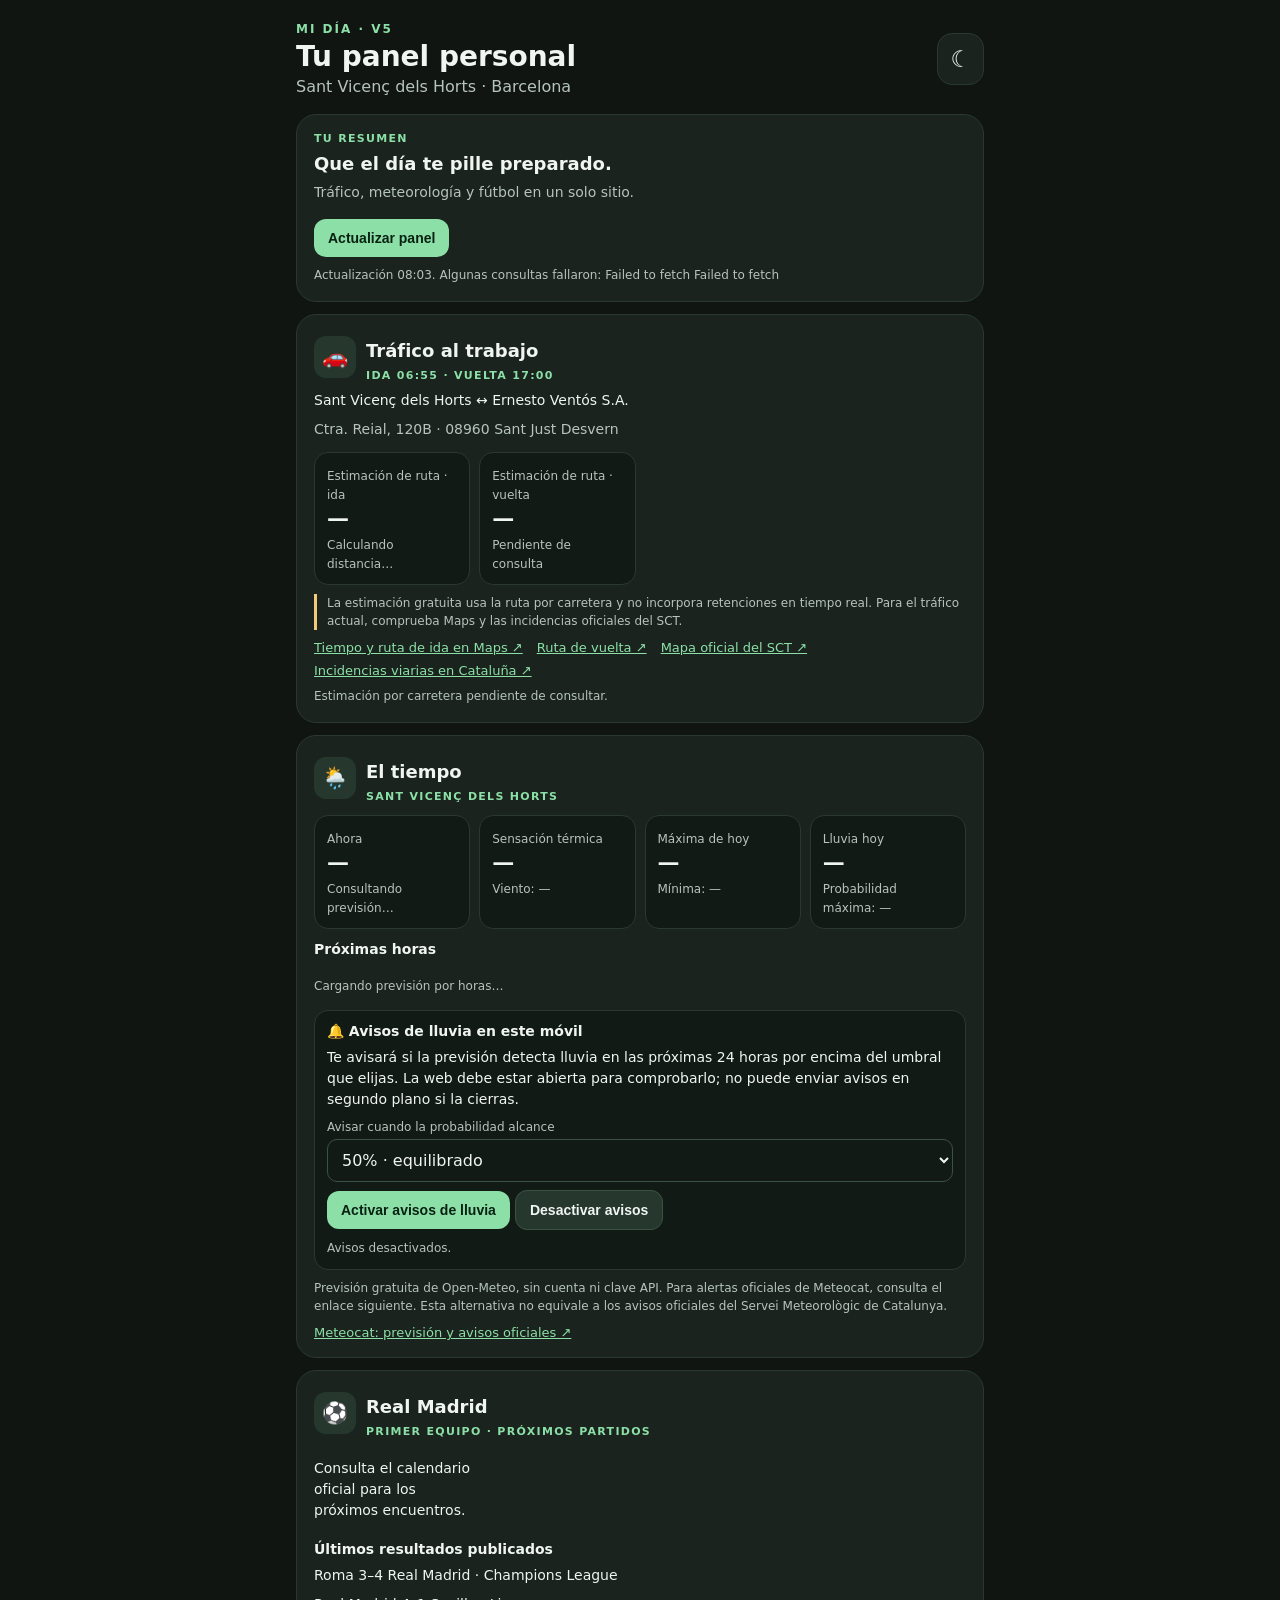
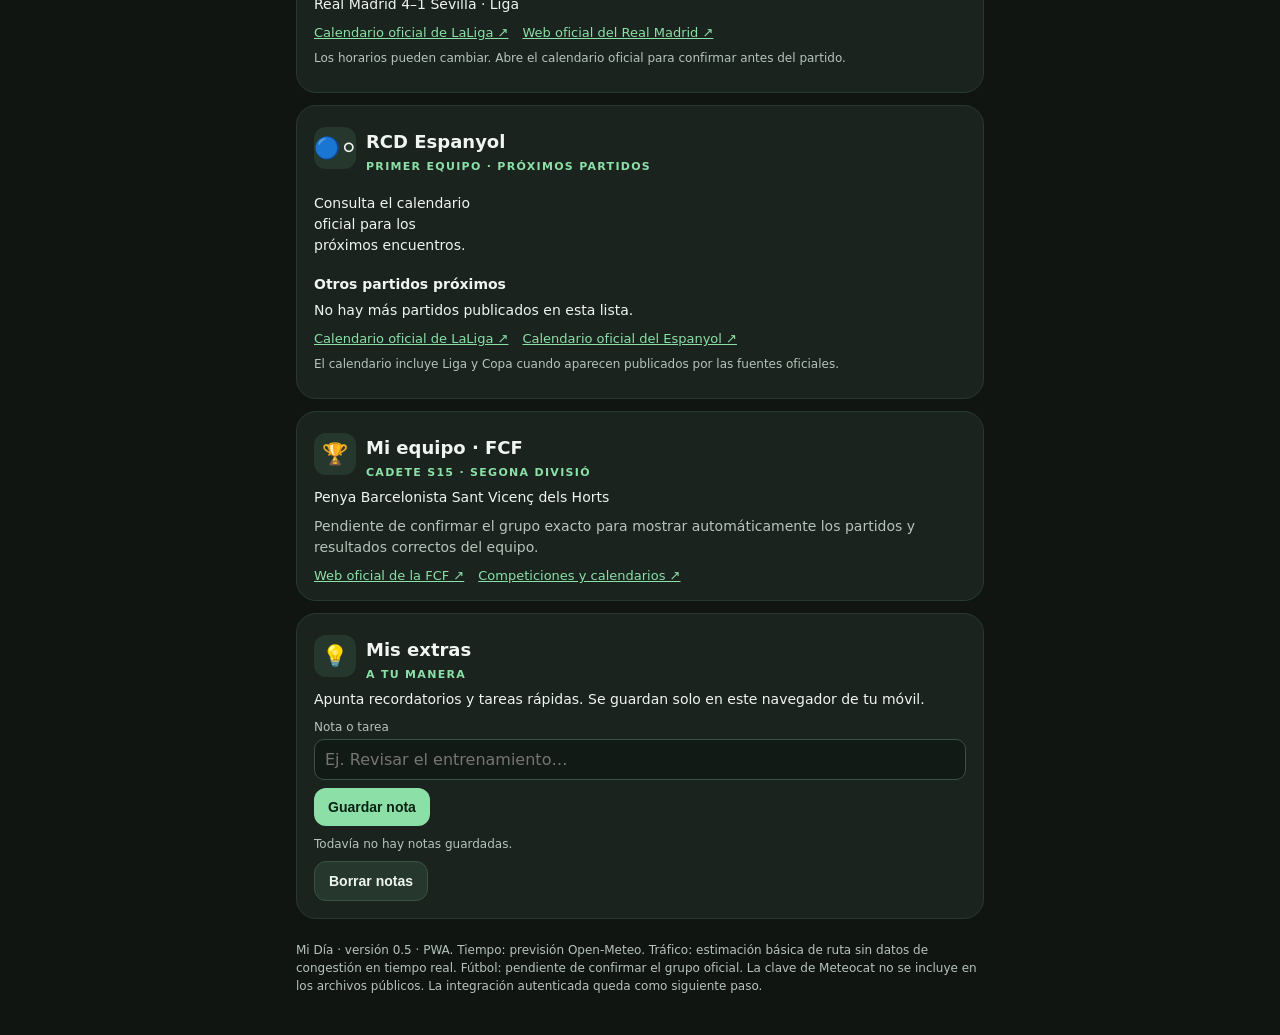
==== index.html @ 70f63b7e "Add files via upload" ====
<!doctype html>
<html lang="es">
<head>
  <meta charset="utf-8">
  <meta name="viewport" content="width=device-width, initial-scale=1, viewport-fit=cover">
  <meta name="theme-color" content="#101512">
  <meta name="description" content="Tu panel personal de tráfico, tiempo y fútbol.">
  <link rel="manifest" href="manifest.webmanifest">
  <link rel="icon" href="icon.svg" type="image/svg+xml">
  <title>Mi Día</title>
  <style>
    :root{color-scheme:dark;--bg:#101512;--panel:#1a231e;--accent:#8ce0a7;--muted:#b6c4bb;--text:#f0f5f1;--line:#2a3930;--warn:#f4c779}
    *{box-sizing:border-box}
    body{margin:0;background:var(--bg);color:var(--text);font-family:system-ui,-apple-system,Segoe UI,sans-serif}
    main{max-width:720px;margin:auto;padding:22px 16px 40px}
    header{display:flex;justify-content:space-between;align-items:center;margin-bottom:18px;gap:12px}
    .brand{color:var(--accent);font-size:12px;font-weight:800;letter-spacing:2px}
    h1{font-size:28px;margin:4px 0}
    .sub,.muted{color:var(--muted)}
    .moon{background:var(--panel);border:1px solid var(--line);border-radius:15px;padding:12px;font-size:23px}
    .hero,.card{background:var(--panel);border:1px solid var(--line);border-radius:20px;padding:17px;margin:12px 0}
    .eyebrow{color:var(--accent);font-size:11px;font-weight:800;letter-spacing:1.3px}
    h2{font-size:18px;margin:8px 0}
    h3{font-size:14px;margin:12px 0 5px}
    p{font-size:14px;line-height:1.5;margin:8px 0}
    button,.button{display:inline-block;background:var(--accent);color:#082112;border:0;border-radius:12px;padding:11px 14px;font-weight:800;font-size:14px;margin-top:8px;text-decoration:none;cursor:pointer}
    button:disabled{opacity:.65;cursor:wait}
    .secondary{background:#26382d;color:var(--text);border:1px solid #3b5143}
    .icon{display:inline-grid;place-items:center;background:#26382d;border-radius:12px;width:42px;height:42px;font-size:21px;margin-right:10px;flex-shrink:0}
    .heading{display:flex;align-items:center}
    .status{font-size:12px;color:var(--muted);margin-top:9px;line-height:1.5}
    .links{display:flex;flex-wrap:wrap;gap:8px 14px;margin-top:10px}
    .links a{color:var(--accent);font-size:13px}
    .metric-row{display:grid;grid-template-columns:repeat(2,minmax(0,1fr));gap:9px;margin-top:12px}
    .metric{background:#121a15;border:1px solid var(--line);border-radius:14px;padding:12px;min-width:0}
    .metric strong{display:block;font-size:22px;margin:3px 0;overflow-wrap:anywhere}
    .metric span{font-size:12px;color:var(--muted)}
    .hourly{display:flex;gap:8px;overflow-x:auto;padding:6px 0 3px}
    .hour{background:#121a15;border:1px solid var(--line);border-radius:12px;padding:10px;min-width:78px;text-align:center}
    .hour strong,.hour span{display:block}
    .hour span{font-size:12px;color:var(--muted);margin-top:4px}
    .pill{display:inline-block;border:1px solid var(--line);border-radius:999px;padding:4px 8px;color:var(--muted);font-size:11px}
    .note{border-left:3px solid var(--warn);padding-left:10px}
    input{width:100%;background:#121a15;color:var(--text);border:1px solid #3b5143;border-radius:10px;padding:10px;font:inherit;margin-top:5px}
    label{font-size:12px;color:var(--muted);display:block;margin-top:10px}
    footer{font-size:12px;color:var(--muted);margin-top:22px;line-height:1.5}
    @media(min-width:560px){.metric-row{grid-template-columns:repeat(4,minmax(0,1fr))}}
  </style>
</head>
<body>
<main>
  <header>
    <div><div class="brand">MI DÍA · V5</div><h1>Tu panel personal</h1><div class="sub">Sant Vicenç dels Horts · Barcelona</div></div>
    <div class="moon" aria-hidden="true">☾</div>
  </header>

  <section class="hero">
    <div class="eyebrow">TU RESUMEN</div>
    <h2>Que el día te pille preparado.</h2>
    <p class="muted">Tráfico, meteorología y fútbol en un solo sitio.</p>
    <button id="refresh">Actualizar panel</button>
    <div id="status" class="status" aria-live="polite">Listo para consultar los datos. Necesita conexión a Internet para actualizarlos.</div>
  </section>

  <section class="card">
    <div class="heading"><span class="icon">🚗</span><div><h2>Tráfico al trabajo</h2><div class="eyebrow">IDA 06:55 · VUELTA 17:00</div></div></div>
    <p>Sant Vicenç dels Horts ↔ Ernesto Ventós S.A.</p>
    <p class="muted">Ctra. Reial, 120B · 08960 Sant Just Desvern</p>
    <div class="metric-row">
      <div class="metric"><span>Estimación de ruta · ida</span><strong id="drive-time">—</strong><span id="drive-distance">Calculando distancia…</span></div>
      <div class="metric"><span>Estimación de ruta · vuelta</span><strong id="return-time">—</strong><span id="return-distance">Pendiente de consulta</span></div>
    </div>
    <p class="status note">La estimación gratuita usa la ruta por carretera y no incorpora retenciones en tiempo real. Para el tráfico actual, comprueba Maps y las incidencias oficiales del SCT.</p>
    <div class="links">
      <a href="https://www.google.com/maps/dir/?api=1&origin=Sant+Vicen%C3%A7+dels+Horts&destination=Ernesto+Vent%C3%B3s+SA%2C+Ctra.+Reial+120B%2C+Sant+Just+Desvern&travelmode=driving" target="_blank" rel="noopener">Tiempo y ruta de ida en Maps ↗</a>
      <a href="https://www.google.com/maps/dir/?api=1&origin=Ernesto+Vent%C3%B3s+SA%2C+Ctra.+Reial+120B%2C+Sant+Just+Desvern&destination=Sant+Vicen%C3%A7+dels+Horts&travelmode=driving" target="_blank" rel="noopener">Ruta de vuelta ↗</a>
      <a href="https://transit.gencat.cat/es/informacio-viaria/estat-transit/mapa-continu-mct/index.html" target="_blank" rel="noopener">Mapa oficial del SCT ↗</a>
      <a href="https://cit.transit.gencat.cat/" target="_blank" rel="noopener">Incidencias viarias en Cataluña ↗</a>
    </div>
    <div id="traffic-status" class="status">Estimación por carretera pendiente de consultar.</div>
  </section>

  <section class="card">
    <div class="heading"><span class="icon">🌦️</span><div><h2>El tiempo</h2><div class="eyebrow">SANT VICENÇ DELS HORTS</div></div></div>
    <div class="metric-row">
      <div class="metric"><span>Ahora</span><strong id="weather-now">—</strong><span id="weather-description">Consultando previsión…</span></div>
      <div class="metric"><span>Sensación térmica</span><strong id="feels-like">—</strong><span id="wind">Viento: —</span></div>
      <div class="metric"><span>Máxima de hoy</span><strong id="max-temp">—</strong><span id="min-temp">Mínima: —</span></div>
      <div class="metric"><span>Lluvia hoy</span><strong id="rain-today">—</strong><span id="rain-prob">Probabilidad máxima: —</span></div>
    </div>
    <h3>Próximas horas</h3>
    <div id="hourly" class="hourly"><div class="status">Cargando previsión por horas…</div></div>
    <div class="metric" style="margin-top:12px">
      <h3 style="margin-top:0">🔔 Avisos de lluvia en este móvil</h3>
      <p>Te avisará si la previsión detecta lluvia en las próximas 24 horas por encima del umbral que elijas. La web debe estar abierta para comprobarlo; no puede enviar avisos en segundo plano si la cierras.</p>
      <label for="rain-threshold">Avisar cuando la probabilidad alcance</label>
      <select id="rain-threshold" style="width:100%;background:#121a15;color:var(--text);border:1px solid #3b5143;border-radius:10px;padding:10px;font:inherit;margin-top:5px">
        <option value="30">30% · más sensible</option><option value="50" selected>50% · equilibrado</option><option value="70">70% · solo lluvia probable</option>
      </select>
      <button id="enable-rain-alerts">Activar avisos de lluvia</button>
      <button id="disable-rain-alerts" class="secondary">Desactivar avisos</button>
      <div id="rain-alert-status" class="status" aria-live="polite">Avisos desactivados.</div>
    </div>
    <p class="status">Previsión gratuita de Open-Meteo, sin cuenta ni clave API. Para alertas oficiales de Meteocat, consulta el enlace siguiente. Esta alternativa no equivale a los avisos oficiales del Servei Meteorològic de Catalunya.</p>
    <div class="links"><a href="https://www.meteo.cat/prediccio/general" target="_blank" rel="noopener">Meteocat: previsión y avisos oficiales ↗</a></div>
  </section>

  <section class="card">
    <div class="heading"><span class="icon">⚽</span><div><h2>Real Madrid</h2><div class="eyebrow">PRIMER EQUIPO · PRÓXIMOS PARTIDOS</div></div></div>
    <div id="madrid-next" class="metric-row"><div class="metric"><span>Próximo partido</span><strong>21 oct</strong><span>21:00 · Real Madrid - RB Leipzig</span></div></div>
    <h3>Últimos resultados publicados</h3>
    <div id="madrid-results"><p>Roma 3–4 Real Madrid · Champions League</p><p>Real Madrid 4–1 Sevilla · Liga</p></div>
    <div class="links"><a href="https://www.laliga.com/clubes/real-madrid/proximos-partidos" target="_blank" rel="noopener">Calendario oficial de LaLiga ↗</a><a href="https://www.realmadrid.com/es-ES" target="_blank" rel="noopener">Web oficial del Real Madrid ↗</a></div>
    <p class="status">Los horarios pueden cambiar. Abre el calendario oficial para confirmar antes del partido.</p>
  </section>

  <section class="card">
    <div class="heading"><span class="icon">🔵⚪</span><div><h2>RCD Espanyol</h2><div class="eyebrow">PRIMER EQUIPO · PRÓXIMOS PARTIDOS</div></div></div>
    <div id="espanyol-next" class="metric-row"><div class="metric"><span>Próximo partido</span><strong>24 oct</strong><span>16:15 · Racing de Santander - Espanyol</span></div></div>
    <h3>Otros partidos próximos</h3>
    <div id="espanyol-upcoming"><p>27 oct · 19:00 · Sestao River - Espanyol · Copa del Rey</p><p>30 oct · 21:00 · Villarreal - Espanyol</p></div>
    <div class="links"><a href="https://www.laliga.com/clubes/rcd-espanyol/proximos-partidos" target="_blank" rel="noopener">Calendario oficial de LaLiga ↗</a><a href="https://www.rcdespanyol.com/es/calendario-de-los-equipos-del-rcd-espanyol" target="_blank" rel="noopener">Calendario oficial del Espanyol ↗</a></div>
    <p class="status">El calendario incluye Liga y Copa cuando aparecen publicados por las fuentes oficiales.</p>
  </section>

  <section class="card">
    <div class="heading"><span class="icon">🏆</span><div><h2>Mi equipo · FCF</h2><div class="eyebrow">CADETE S15 · SEGONA DIVISIÓ</div></div></div>
    <p>Penya Barcelonista Sant Vicenç dels Horts</p>
    <p class="muted">Pendiente de confirmar el grupo exacto para mostrar automáticamente los partidos y resultados correctos del equipo.</p>
    <div class="links"><a href="https://www.fcf.cat/" target="_blank" rel="noopener">Web oficial de la FCF ↗</a><a href="https://www.fcf.cat/competicio" target="_blank" rel="noopener">Competiciones y calendarios ↗</a></div>
  </section>

  <section class="card">
    <div class="heading"><span class="icon">💡</span><div><h2>Mis extras</h2><div class="eyebrow">A TU MANERA</div></div></div>
    <p>Apunta recordatorios y tareas rápidas. Se guardan solo en este navegador de tu móvil.</p>
    <label for="quick-note">Nota o tarea</label>
    <input id="quick-note" type="text" maxlength="180" placeholder="Ej. Revisar el entrenamiento…">
    <button id="save-note">Guardar nota</button>
    <div id="notes" class="status">Todavía no hay notas guardadas.</div>
    <button id="clear-notes" class="secondary">Borrar notas</button>
  </section>

  <footer>
    Mi Día · versión 0.5 · PWA. Tiempo: previsión Open-Meteo. Tráfico: estimación básica de ruta sin datos de congestión en tiempo real. Fútbol: pendiente de confirmar el grupo oficial. La clave de Meteocat no se incluye en los archivos públicos. La integración autenticada queda como siguiente paso.
  </footer>
</main>
<script>
const $ = id => document.getElementById(id);
// Calendarios publicados consultados el 21/10/2026. Se mantienen enlaces oficiales para verificar cambios.
const FIXTURES = {
  madrid: [
    {date:'2026-10-21T21:00:00+02:00', home:'Real Madrid', away:'RB Leipzig', comp:'Champions League'},
    {date:'2026-10-25T21:00:00+02:00', home:'FC Barcelona', away:'Real Madrid', comp:'LaLiga'},
    {date:'2026-11-01T16:15:00+01:00', home:'Racing de Santander', away:'Real Madrid', comp:'LaLiga'},
    {date:'2026-11-04T18:45:00+01:00', home:'AEK Atenas', away:'Real Madrid', comp:'Champions League'},
    {date:'2026-11-07T20:00:00+01:00', home:'Valencia CF', away:'Real Madrid', comp:'LaLiga'}
  ],
  espanyol: [
    {date:'2026-10-24T16:15:00+02:00', home:'Racing de Santander', away:'RCD Espanyol', comp:'LaLiga'},
    {date:'2026-10-27T19:00:00+01:00', home:'Sestao River', away:'RCD Espanyol', comp:'Copa del Rey'},
    {date:'2026-10-30T21:00:00+01:00', home:'Villarreal CF', away:'RCD Espanyol', comp:'LaLiga'},
    {date:'2026-11-07T16:15:00+01:00', home:'RCD Espanyol', away:'RC Deportivo', comp:'LaLiga'}
  ]
};
function fixtureDate(iso){return new Intl.DateTimeFormat('es-ES',{weekday:'short',day:'numeric',month:'short',hour:'2-digit',minute:'2-digit'}).format(new Date(iso));}
function renderFixtures(){
  const now=Date.now();
  const madrid=FIXTURES.madrid.filter(f=>new Date(f.date).getTime()>=now);
  const esp=FIXTURES.espanyol.filter(f=>new Date(f.date).getTime()>=now);
  const render=(f)=>`<div class="metric"><span>${fixtureDate(f.date)} · ${f.comp}</span><strong style="font-size:16px">${f.home}</strong><span>vs</span><strong style="font-size:16px">${f.away}</strong></div>`;
  $('madrid-next').innerHTML=madrid.length?madrid.slice(0,3).map(render).join(''):'<p>Consulta el calendario oficial para los próximos encuentros.</p>';
  $('espanyol-next').innerHTML=esp.length?render(esp[0]):'<p>Consulta el calendario oficial para los próximos encuentros.</p>';
  $('espanyol-upcoming').innerHTML=esp.slice(1,4).map(f=>`<p>${fixtureDate(f.date)} · ${f.home} - ${f.away} <span class="pill">${f.comp}</span></p>`).join('')||'<p>No hay más partidos publicados en esta lista.</p>';
}

const HOME = {lat: 41.3933921, lon: 2.0099830};
const WORK_QUERY = "Ernesto Ventos SA, Ctra. Reial 120B, 08960 Sant Just Desvern";
const WEATHER_URL = `https://api.open-meteo.com/v1/forecast?latitude=${HOME.lat}&longitude=${HOME.lon}&current=temperature_2m,relative_humidity_2m,apparent_temperature,is_day,precipitation,weather_code,wind_speed_10m&hourly=temperature_2m,precipitation_probability,precipitation,weather_code&daily=temperature_2m_max,temperature_2m_min,precipitation_sum,precipitation_probability_max&forecast_days=2&timezone=Europe%2FMadrid`;
const wxText = code => ({0:"Despejado",1:"Mayormente despejado",2:"Parcialmente nuboso",3:"Nublado",45:"Niebla",48:"Niebla con cencellada",51:"Llovizna ligera",53:"Llovizna",55:"Llovizna intensa",56:"Llovizna helada ligera",57:"Llovizna helada intensa",61:"Lluvia ligera",63:"Lluvia moderada",65:"Lluvia intensa",66:"Lluvia helada ligera",67:"Lluvia helada intensa",71:"Nieve ligera",73:"Nieve moderada",75:"Nieve intensa",77:"Granos de nieve",80:"Chubascos ligeros",81:"Chubascos moderados",82:"Chubascos fuertes",85:"Chubascos de nieve",86:"Chubascos de nieve fuertes",95:"Tormenta",96:"Tormenta con granizo",99:"Tormenta fuerte con granizo"})[code] || "Condiciones variables";
function fmtTime(iso){return iso ? iso.slice(11,16) : "—";}
function fmtNum(n, suffix=""){return Number.isFinite(n) ? `${Math.round(n*10)/10}${suffix}` : "—";}
async function loadWeather(){
  const r = await fetch(WEATHER_URL, {cache:"no-store"});
  if(!r.ok) throw new Error("No se pudo consultar la previsión meteorológica.");
  const d = await r.json(), c=d.current, day=d.daily;
  $("weather-now").textContent=fmtNum(c.temperature_2m,"°C");
  $("weather-description").textContent=wxText(c.weather_code);
  $("feels-like").textContent=fmtNum(c.apparent_temperature,"°C");
  $("wind").textContent=`Viento: ${fmtNum(c.wind_speed_10m," km/h")}`;
  $("max-temp").textContent=fmtNum(day.temperature_2m_max[0],"°C");
  $("min-temp").textContent=`Mínima: ${fmtNum(day.temperature_2m_min[0],"°C")}`;
  $("rain-today").textContent=fmtNum(day.precipitation_sum[0]," mm");
  $("rain-prob").textContent=`Probabilidad máxima: ${fmtNum(day.precipitation_probability_max[0],"%")}`;
  const now = c.time;
  const start = d.hourly.time.findIndex(t => t >= now);
  const items = d.hourly.time.slice(Math.max(0,start), Math.max(0,start)+8);
  $("hourly").innerHTML = items.map(t=>{
    const i=d.hourly.time.indexOf(t);
    return `<div class="hour"><strong>${fmtTime(t)}</strong><span>${fmtNum(d.hourly.temperature_2m[i],"°")}</span><span>🌧 ${d.hourly.precipitation_probability[i] ?? 0}%</span></div>`;
  }).join("") || '<div class="status">No hay datos horarios disponibles.</div>';
  inspectRainForecast(d, true);
}
const RAIN_PREF_KEY = "mi-dia-rain-alerts-v1";
function getRainPrefs(){
  try { return JSON.parse(localStorage.getItem(RAIN_PREF_KEY) || "null"); } catch(e) { return null; }
}
function updateRainAlertStatus(message){ const el=$("rain-alert-status"); if(el) el.textContent=message; }
function inspectRainForecast(data, sendNotification=false){
  const prefs=getRainPrefs();
  if(!prefs || !prefs.enabled) return;
  const hourly=data.hourly;
  const nowIndex=Math.max(0,hourly.time.findIndex(t=>t>=data.current.time));
  const end=Math.min(hourly.time.length,nowIndex+25);
  const threshold=Number(prefs.threshold || 50);
  let candidate=null;
  for(let i=nowIndex;i<end;i++){
    const probability=Number(hourly.precipitation_probability[i] || 0);
    const amount=Number(hourly.precipitation[i] || 0);
    if(probability>=threshold && amount>=0.1){candidate={time:hourly.time[i],probability,amount};break;}
  }
  if(!candidate){updateRainAlertStatus(`Avisos activados · sin lluvia prevista por encima del ${threshold}% en las próximas 24 h.`);return;}
  const when=new Intl.DateTimeFormat("es-ES",{weekday:"short",hour:"2-digit",minute:"2-digit"}).format(new Date(candidate.time));
  updateRainAlertStatus(`Posible lluvia: ${when} · ${Math.round(candidate.probability)}% de probabilidad. Se avisará si aparece una nueva franja de lluvia.`);
  if(!sendNotification || !("Notification" in window) || Notification.permission!=="granted") return;
  const key=candidate.time+":"+threshold;
  if(prefs.lastAlert===key) return;
  try {
    new Notification("Mi Día · posible lluvia",{body:`Sant Vicenç dels Horts: lluvia prevista ${when} (${Math.round(candidate.probability)}% de probabilidad).`,icon:"./icon.svg",tag:"mi-dia-rain-"+candidate.time});
    prefs.lastAlert=key;localStorage.setItem(RAIN_PREF_KEY,JSON.stringify(prefs));
  } catch(e) { updateRainAlertStatus("Los avisos del navegador no están disponibles en este momento."); }
}
async function enableRainAlerts(){
  if(!("Notification" in window)){updateRainAlertStatus("Este navegador no admite notificaciones. Puedes seguir consultando la previsión en la web.");return;}
  const permission=await Notification.requestPermission();
  if(permission!=="granted"){updateRainAlertStatus("Permiso de notificaciones no concedido. Actívalo en los ajustes del navegador si quieres recibir avisos.");return;}
  const prefs={enabled:true,threshold:Number($("rain-threshold").value),lastAlert:null};
  localStorage.setItem(RAIN_PREF_KEY,JSON.stringify(prefs));
  updateRainAlertStatus("Avisos activados. Consultando la previsión…");
  try { await loadWeather(); } catch(e) { updateRainAlertStatus("Avisos activados, pero no se pudo actualizar la previsión. Pulsa Actualizar panel."); }
}
function initRainAlerts(){
  const prefs=getRainPrefs();
  if(prefs && prefs.enabled){$("rain-threshold").value=String(prefs.threshold||50);updateRainAlertStatus("Avisos activados · se revisará la previsión cuando abras o actualices Mi Día.");}
  $("enable-rain-alerts").addEventListener("click",enableRainAlerts);
  $("disable-rain-alerts").addEventListener("click",()=>{localStorage.removeItem(RAIN_PREF_KEY);updateRainAlertStatus("Avisos desactivados.");});
  // Recheck periodically while the page remains open; browser timers stop when the page is closed.
  window.setInterval(()=>{if(document.visibilityState==="visible" && getRainPrefs()?.enabled) loadWeather().catch(()=>{});},30*60*1000);
}

async function geocodeWork(){
  const cached = localStorage.getItem("mi-dia-work-coords");
  if(cached) { try { return JSON.parse(cached); } catch(e){} }
  const url = "https://nominatim.openstreetmap.org/search?format=jsonv2&limit=1&q="+encodeURIComponent(WORK_QUERY);
  const r=await fetch(url, {headers:{"Accept":"application/json"}});
  if(!r.ok) throw new Error("No se pudo localizar la dirección del trabajo.");
  const results=await r.json();
  if(!results.length) throw new Error("No se encontró la dirección del trabajo para calcular la ruta.");
  const coords={lat:Number(results[0].lat),lon:Number(results[0].lon)};
  localStorage.setItem("mi-dia-work-coords",JSON.stringify(coords));
  return coords;
}
function prettyDuration(seconds){
  const mins=Math.round(seconds/60);
  return mins < 60 ? `${mins} min` : `${Math.floor(mins/60)} h ${mins%60} min`;
}
async function loadTraffic(){
  const work=await geocodeWork();
  const coords=`${HOME.lon},${HOME.lat};${work.lon},${work.lat}`;
  const r=await fetch(`https://router.project-osrm.org/route/v1/driving/${coords}?overview=false`,{cache:"no-store"});
  if(!r.ok) throw new Error("No se pudo consultar la ruta.");
  const d=await r.json();
  if(d.code!=="Ok" || !d.routes?.length) throw new Error("No se encontró una ruta por carretera.");
  const route=d.routes[0];
  $("drive-time").textContent=prettyDuration(route.duration);
  $("drive-distance").textContent=`${(route.distance/1000).toFixed(1)} km por carretera`;
  $("return-time").textContent=prettyDuration(route.duration);
  $("return-distance").textContent=`${(route.distance/1000).toFixed(1)} km por carretera`;
  $("traffic-status").textContent="Ruta calculada con OSRM/OpenStreetMap. Es una duración orientativa sin tráfico en tiempo real.";
}
async function loadAll(){
  $("refresh").disabled=true;
  $("status").textContent="Actualizando meteorología y ruta…";
  const results=await Promise.allSettled([loadWeather(),loadTraffic()]);
  const errors=results.filter(x=>x.status==="rejected").map(x=>x.reason?.message || "Error desconocido");
  const stamp=new Intl.DateTimeFormat("es-ES",{hour:"2-digit",minute:"2-digit"}).format(new Date());
  $("status").textContent=errors.length ? `Actualización ${stamp}. Algunas consultas fallaron: ${errors.join(" ")}` : `Datos actualizados a las ${stamp}.`;
  $("refresh").disabled=false;
}
function renderNotes(){
  let notes=[];
  try{notes=JSON.parse(localStorage.getItem("mi-dia-notes")||"[]")}catch(e){}
  $("notes").innerHTML=notes.length ? notes.map((n,i)=>`<p>☑ ${escapeHtml(n)} <button class="secondary" data-delete="${i}" style="margin:0 0 0 6px;padding:5px 8px">Eliminar</button></p>`).join("") : "Todavía no hay notas guardadas.";
}
function escapeHtml(s){return s.replace(/[&<>"']/g,c=>({"&":"&amp;","<":"&lt;",">":"&gt;",'"':"&quot;","'":"&#39;"}[c]));}
$("refresh").addEventListener("click",loadAll);
$("save-note").addEventListener("click",()=>{
  const v=$("quick-note").value.trim(); if(!v)return;
  let notes=[]; try{notes=JSON.parse(localStorage.getItem("mi-dia-notes")||"[]")}catch(e){}
  notes.unshift(v); localStorage.setItem("mi-dia-notes",JSON.stringify(notes.slice(0,20)));
  $("quick-note").value=""; renderNotes();
});
$("notes").addEventListener("click",e=>{
  const b=e.target.closest("[data-delete]"); if(!b)return;
  let notes=[]; try{notes=JSON.parse(localStorage.getItem("mi-dia-notes")||"[]")}catch(e){}
  notes.splice(Number(b.dataset.delete),1); localStorage.setItem("mi-dia-notes",JSON.stringify(notes)); renderNotes();
});
$("clear-notes").addEventListener("click",()=>{localStorage.removeItem("mi-dia-notes");renderNotes();});
if("serviceWorker" in navigator){window.addEventListener("load",()=>navigator.serviceWorker.register("./sw.js").catch(()=>{}));}
renderNotes();
renderFixtures();
initRainAlerts();
loadAll();
</script>
</body>
</html>
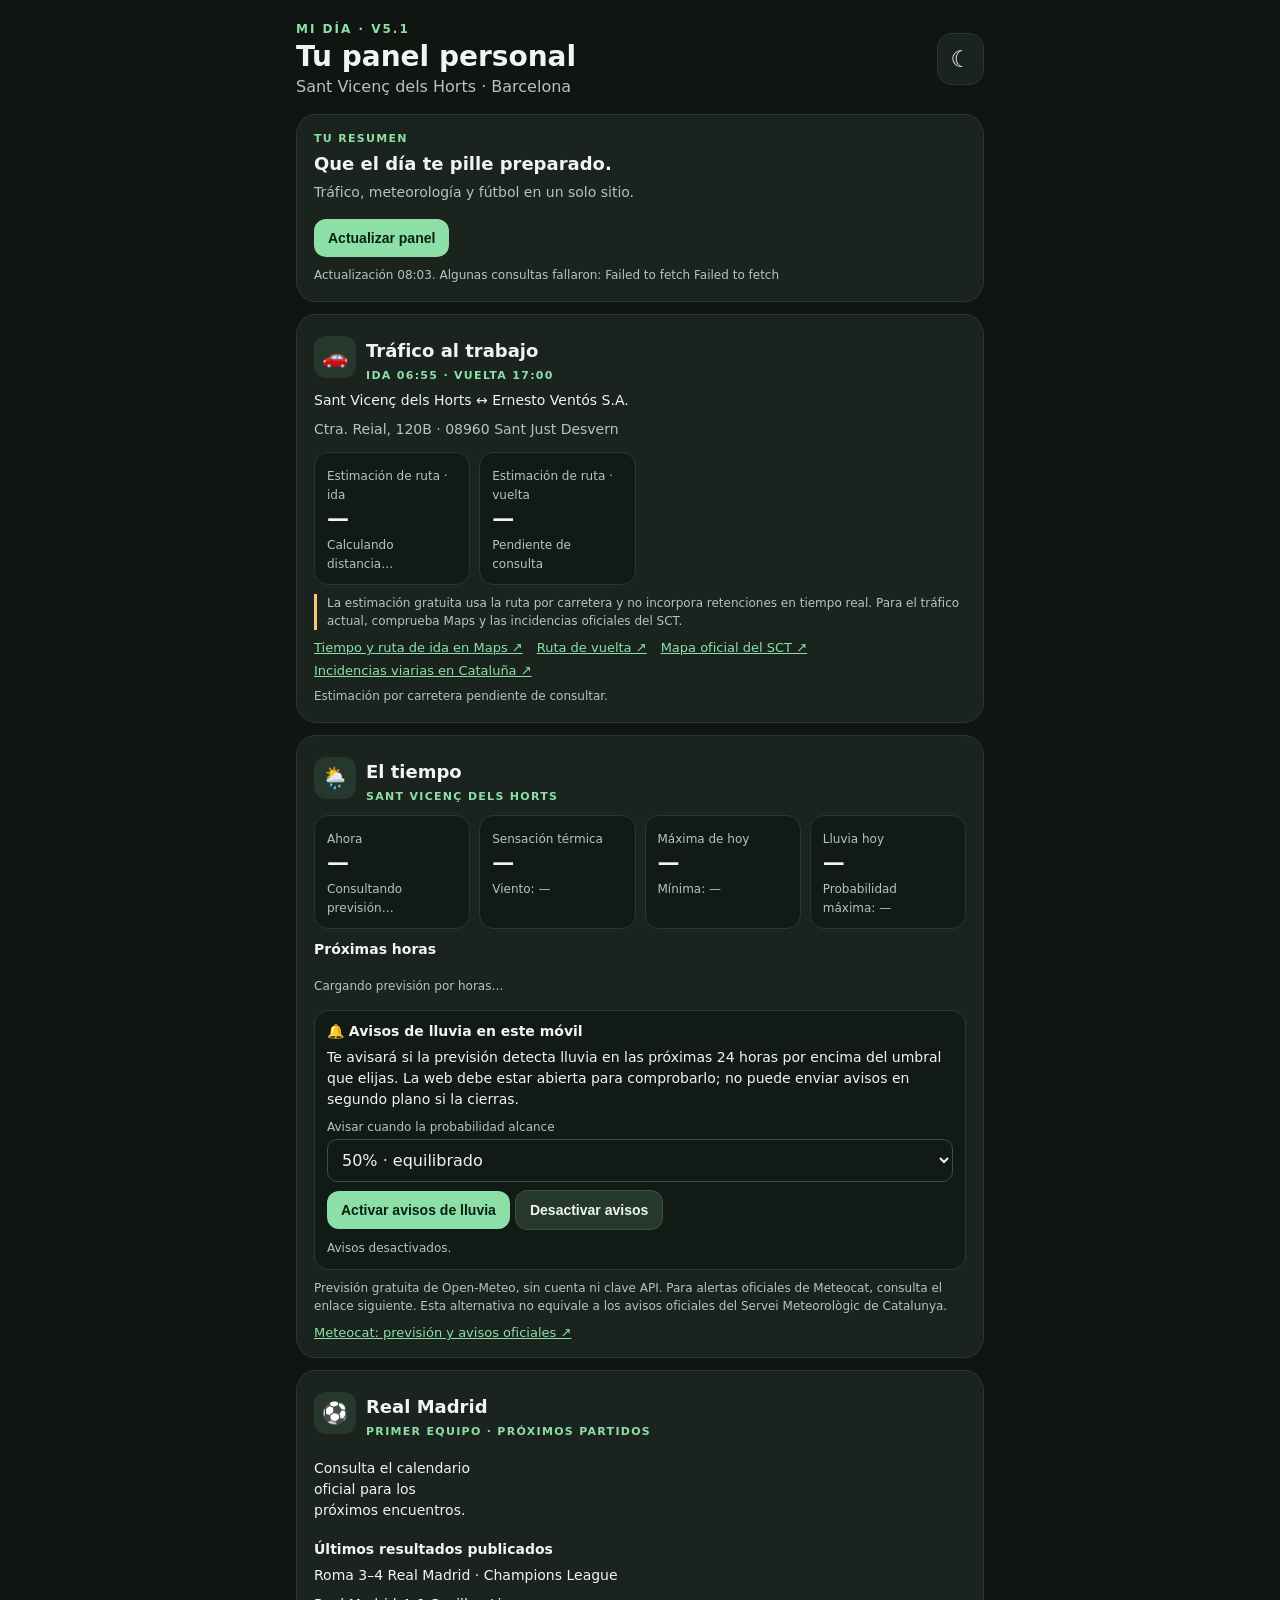
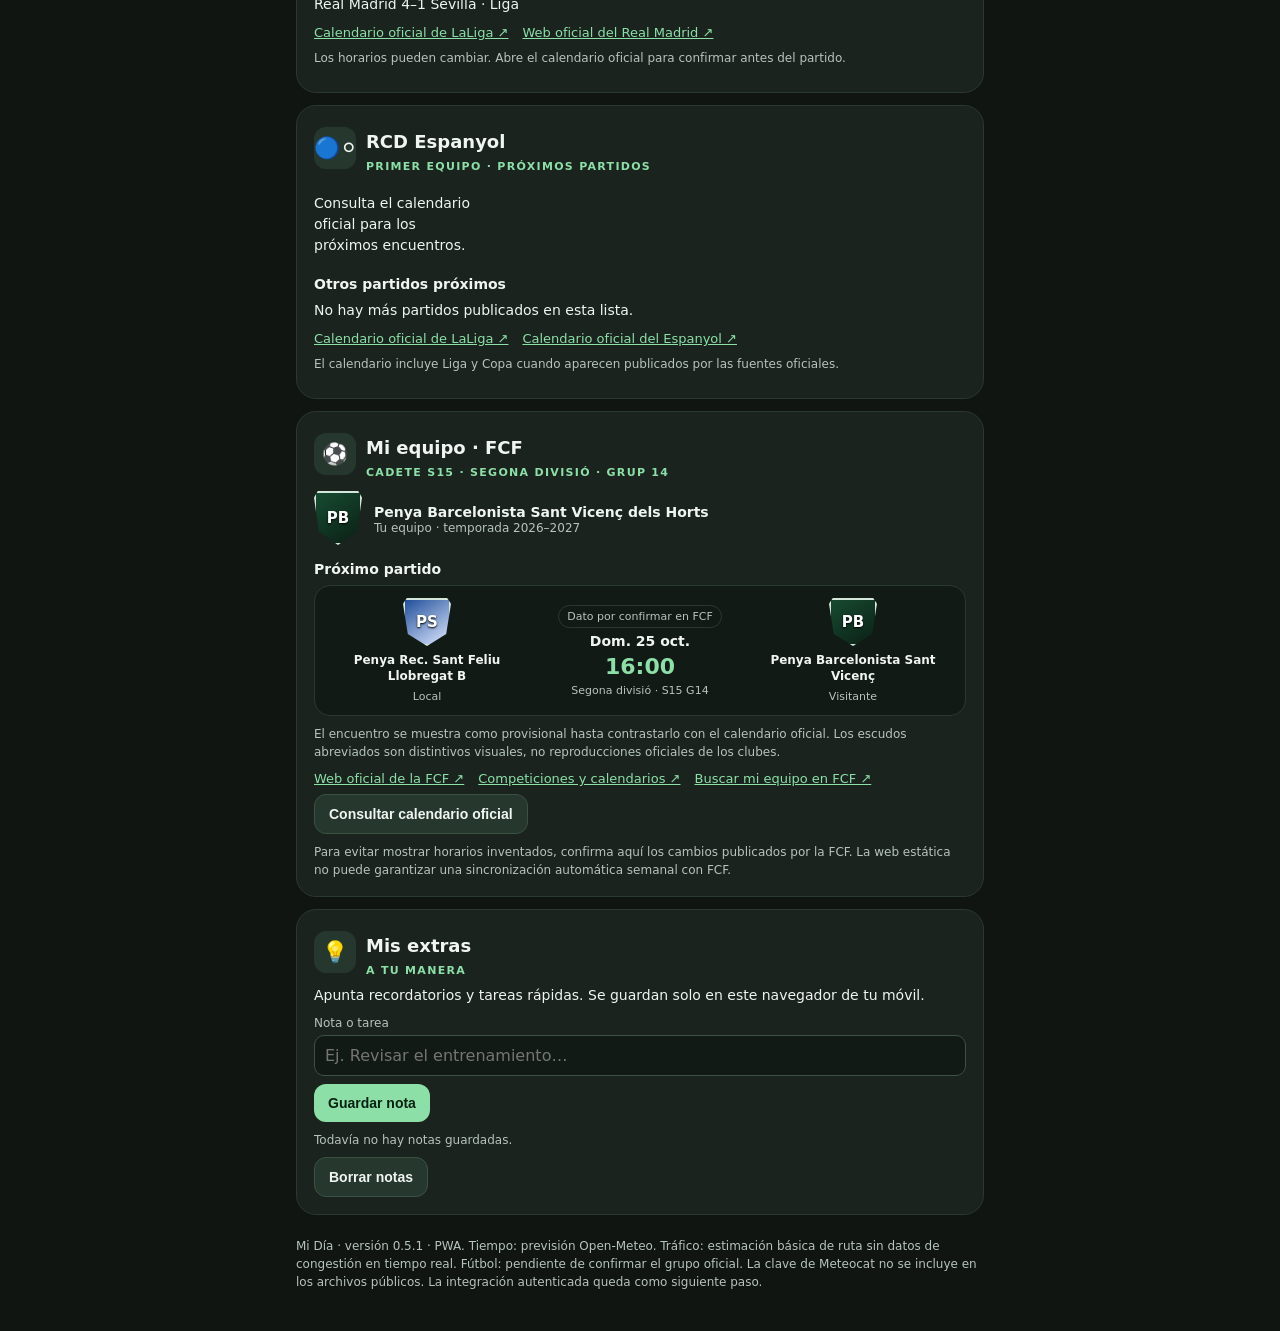
==== commit 6d8341a9: "Add files via upload" ====
--- a/index.html
+++ b/index.html
@@ -44,13 +44,14 @@
     input{width:100%;background:#121a15;color:var(--text);border:1px solid #3b5143;border-radius:10px;padding:10px;font:inherit;margin-top:5px}
     label{font-size:12px;color:var(--muted);display:block;margin-top:10px}
     footer{font-size:12px;color:var(--muted);margin-top:22px;line-height:1.5}
+    .team-identity{display:flex;align-items:center;gap:12px;margin:12px 0 16px}.team-identity strong{font-size:14px}.small{font-size:12px}.crest{width:48px;height:54px;flex:0 0 48px;display:grid;place-items:center;clip-path:polygon(8% 0,92% 0,100% 12%,90% 75%,50% 100%,10% 75%,0 12%);font-weight:900;font-size:15px;border:2px solid #d5e6da;background:linear-gradient(145deg,#174b31,#0b2015);color:#fff;text-shadow:0 1px 2px #000}.crest-opponent{background:linear-gradient(145deg,#214f9a,#dce7ff);color:#fff}.fixture-card{display:grid;grid-template-columns:1fr 1.05fr 1fr;align-items:center;gap:8px;background:#121a15;border:1px solid var(--line);border-radius:16px;padding:12px;margin-top:8px}.fixture-side{text-align:center;display:flex;align-items:center;flex-direction:column;gap:6px;min-width:0}.fixture-side strong{font-size:12px;line-height:1.35;overflow-wrap:anywhere}.fixture-side span,.fixture-center span{font-size:11px;color:var(--muted)}.fixture-center{display:flex;align-items:center;flex-direction:column;text-align:center;gap:5px}.fixture-center strong{font-size:14px}.fixture-center b{font-size:22px;color:var(--accent)}@media(max-width:400px){.fixture-card{padding:8px;gap:4px}.crest{width:40px;height:46px;flex-basis:40px}.fixture-side strong{font-size:11px}.fixture-center strong{font-size:12px}.fixture-center b{font-size:19px}}
     @media(min-width:560px){.metric-row{grid-template-columns:repeat(4,minmax(0,1fr))}}
   </style>
 </head>
 <body>
 <main>
   <header>
-    <div><div class="brand">MI DÍA · V5</div><h1>Tu panel personal</h1><div class="sub">Sant Vicenç dels Horts · Barcelona</div></div>
+    <div><div class="brand">MI DÍA · V5.1</div><h1>Tu panel personal</h1><div class="sub">Sant Vicenç dels Horts · Barcelona</div></div>
     <div class="moon" aria-hidden="true">☾</div>
   </header>
 
@@ -123,11 +124,19 @@
     <p class="status">El calendario incluye Liga y Copa cuando aparecen publicados por las fuentes oficiales.</p>
   </section>
 
-  <section class="card">
-    <div class="heading"><span class="icon">🏆</span><div><h2>Mi equipo · FCF</h2><div class="eyebrow">CADETE S15 · SEGONA DIVISIÓ</div></div></div>
-    <p>Penya Barcelonista Sant Vicenç dels Horts</p>
-    <p class="muted">Pendiente de confirmar el grupo exacto para mostrar automáticamente los partidos y resultados correctos del equipo.</p>
-    <div class="links"><a href="https://www.fcf.cat/" target="_blank" rel="noopener">Web oficial de la FCF ↗</a><a href="https://www.fcf.cat/competicio" target="_blank" rel="noopener">Competiciones y calendarios ↗</a></div>
+  <section class="card" id="my-team-card">
+    <div class="heading"><span class="icon">⚽</span><div><h2>Mi equipo · FCF</h2><div class="eyebrow">CADETE S15 · SEGONA DIVISIÓ · GRUP 14</div></div></div>
+    <div class="team-identity"><div class="crest crest-pb" role="img" aria-label="Distintivo de Penya Barcelonista">PB</div><div><strong>Penya Barcelonista Sant Vicenç dels Horts</strong><div class="muted small">Tu equipo · temporada 2026–2027</div></div></div>
+    <h3>Próximo partido</h3>
+    <div id="my-team-next" class="fixture-card">
+      <div class="fixture-side"><div class="crest crest-opponent">PS</div><strong>Penya Rec. Sant Feliu Llobregat B</strong><span>Local</span></div>
+      <div class="fixture-center"><span class="pill">Dato por confirmar en FCF</span><strong>Dom. 25 oct.</strong><b>16:00</b><span>Segona divisió · S15 G14</span></div>
+      <div class="fixture-side"><div class="crest crest-pb">PB</div><strong>Penya Barcelonista Sant Vicenç</strong><span>Visitante</span></div>
+    </div>
+    <p class="status">El encuentro se muestra como provisional hasta contrastarlo con el calendario oficial. Los escudos abreviados son distintivos visuales, no reproducciones oficiales de los clubes.</p>
+    <div class="links"><a href="https://www.fcf.cat/" target="_blank" rel="noopener">Web oficial de la FCF ↗</a><a href="https://www.fcf.cat/competicio" target="_blank" rel="noopener">Competiciones y calendarios ↗</a><a href="https://www.google.com/search?q=site%3Afcf.cat+%22Penya+Barcelonista+Sant+Vicen%C3%A7+dels+Horts%22+Cadet+S15+Grup+14" target="_blank" rel="noopener">Buscar mi equipo en FCF ↗</a></div>
+    <button id="team-calendar-check" class="secondary">Consultar calendario oficial</button>
+    <div id="team-update-status" class="status" aria-live="polite">Para evitar mostrar horarios inventados, confirma aquí los cambios publicados por la FCF. La web estática no puede garantizar una sincronización automática semanal con FCF.</div>
   </section>
 
   <section class="card">
@@ -141,7 +150,7 @@
   </section>
 
   <footer>
-    Mi Día · versión 0.5 · PWA. Tiempo: previsión Open-Meteo. Tráfico: estimación básica de ruta sin datos de congestión en tiempo real. Fútbol: pendiente de confirmar el grupo oficial. La clave de Meteocat no se incluye en los archivos públicos. La integración autenticada queda como siguiente paso.
+    Mi Día · versión 0.5.1 · PWA. Tiempo: previsión Open-Meteo. Tráfico: estimación básica de ruta sin datos de congestión en tiempo real. Fútbol: pendiente de confirmar el grupo oficial. La clave de Meteocat no se incluye en los archivos públicos. La integración autenticada queda como siguiente paso.
   </footer>
 </main>
 <script>
@@ -306,6 +315,11 @@
 });
 $("clear-notes").addEventListener("click",()=>{localStorage.removeItem("mi-dia-notes");renderNotes();});
 if("serviceWorker" in navigator){window.addEventListener("load",()=>navigator.serviceWorker.register("./sw.js").catch(()=>{}));}
+const teamCheck=$("team-calendar-check");
+if(teamCheck) teamCheck.addEventListener("click",()=>{
+  $("team-update-status").textContent="Se abre la búsqueda oficial de la FCF en otra pestaña. Revisa la jornada y, si el rival, fecha u hora han cambiado, pásame una captura o el enlace y te preparo la siguiente versión actualizada.";
+  window.open("https://www.google.com/search?q=site%3Afcf.cat+%22Penya+Barcelonista+Sant+Vicen%C3%A7+dels+Horts%22+Cadet+S15+Grup+14","_blank","noopener");
+});
 renderNotes();
 renderFixtures();
 initRainAlerts();
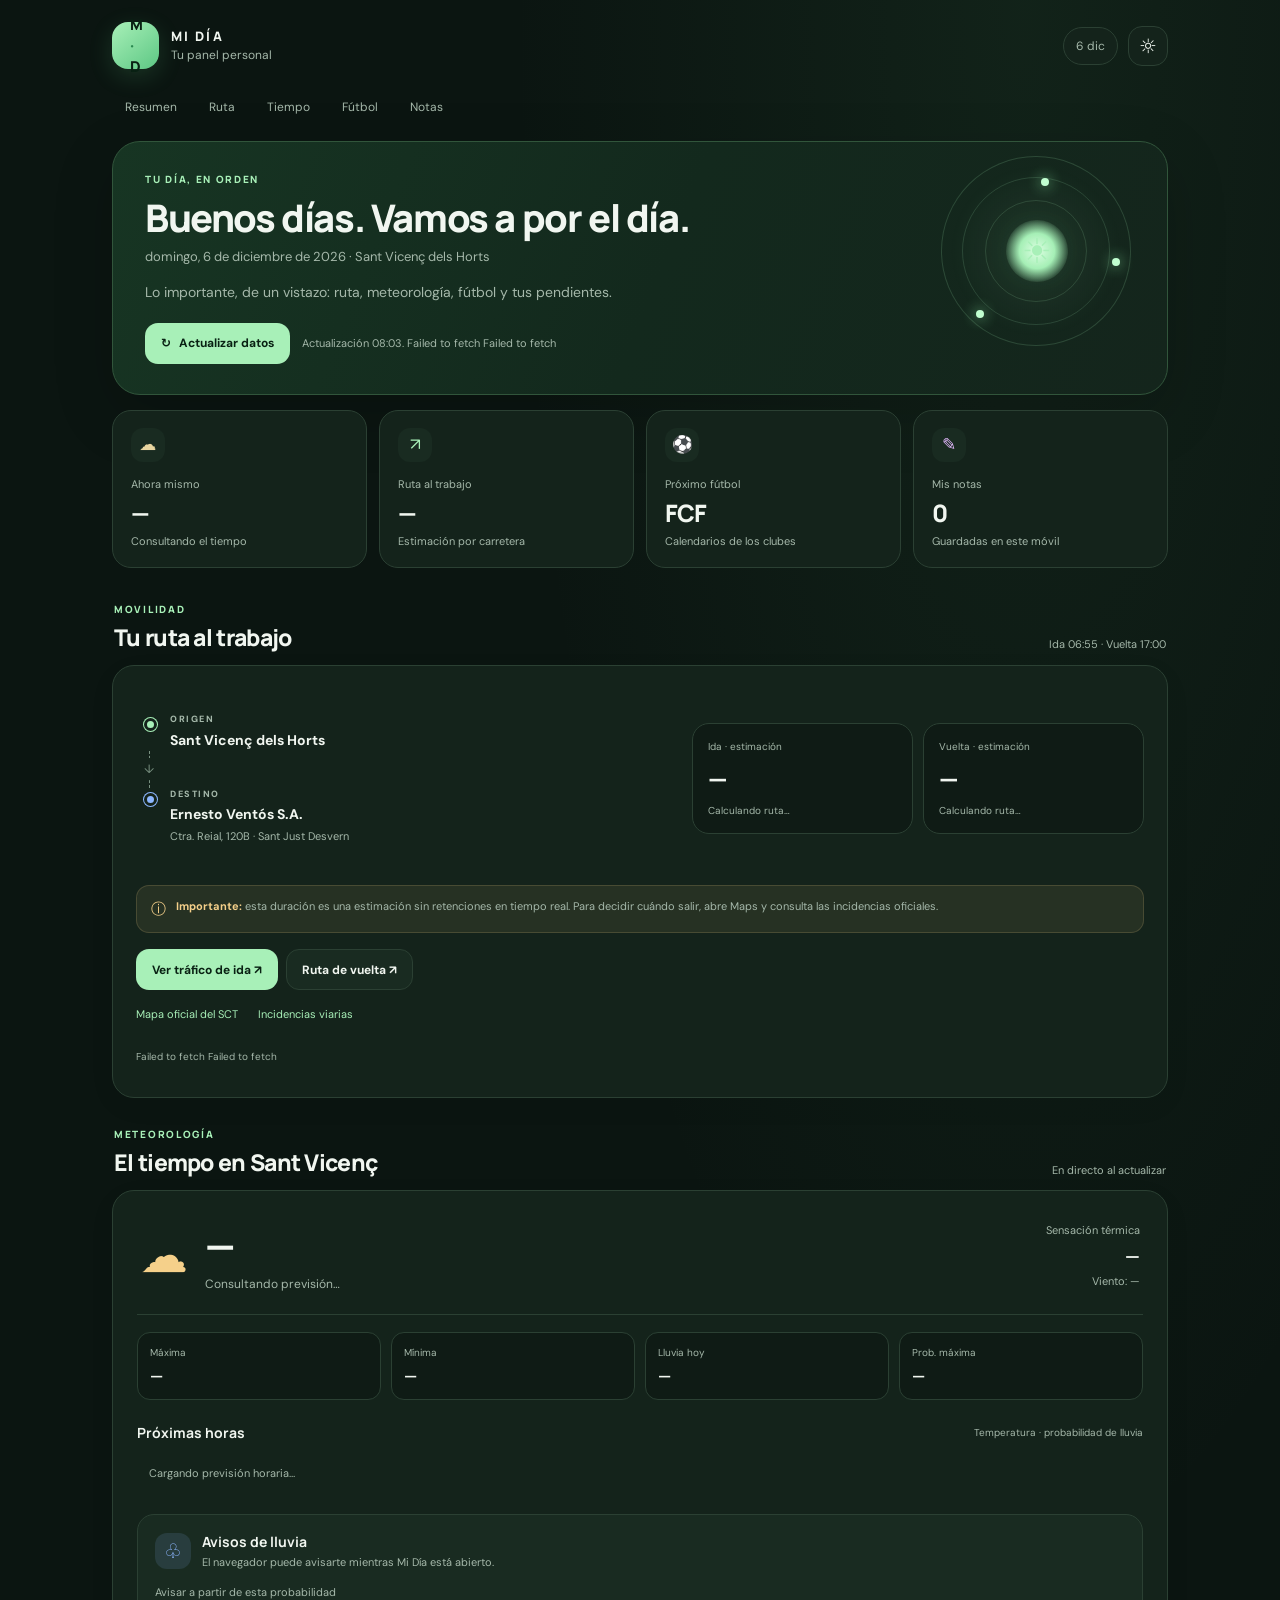
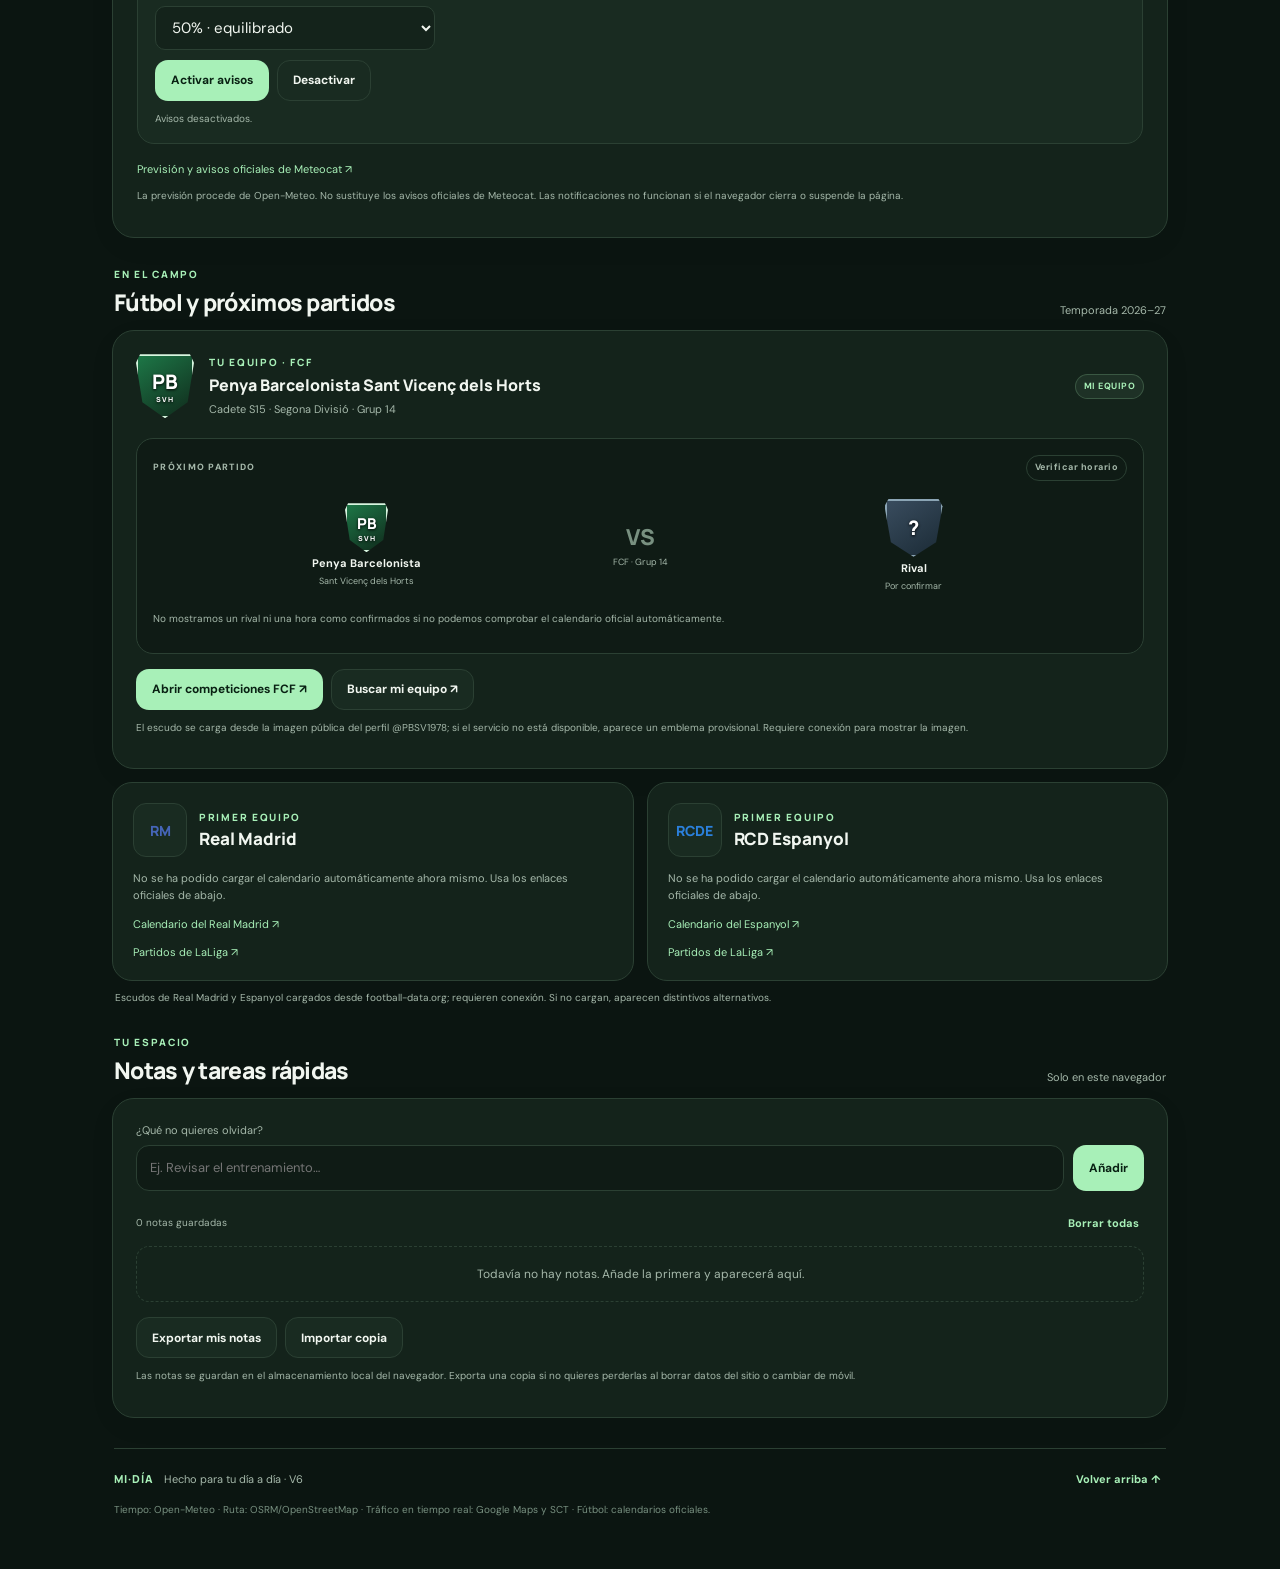
==== commit 83fe9f0f: "Add files via upload" ====
--- a/index.html
+++ b/index.html
@@ -3,327 +3,147 @@
 <head>
   <meta charset="utf-8">
   <meta name="viewport" content="width=device-width, initial-scale=1, viewport-fit=cover">
-  <meta name="theme-color" content="#101512">
-  <meta name="description" content="Tu panel personal de tráfico, tiempo y fútbol.">
-  <link rel="manifest" href="manifest.webmanifest">
-  <link rel="icon" href="icon.svg" type="image/svg+xml">
-  <title>Mi Día</title>
-  <style>
-    :root{color-scheme:dark;--bg:#101512;--panel:#1a231e;--accent:#8ce0a7;--muted:#b6c4bb;--text:#f0f5f1;--line:#2a3930;--warn:#f4c779}
-    *{box-sizing:border-box}
-    body{margin:0;background:var(--bg);color:var(--text);font-family:system-ui,-apple-system,Segoe UI,sans-serif}
-    main{max-width:720px;margin:auto;padding:22px 16px 40px}
-    header{display:flex;justify-content:space-between;align-items:center;margin-bottom:18px;gap:12px}
-    .brand{color:var(--accent);font-size:12px;font-weight:800;letter-spacing:2px}
-    h1{font-size:28px;margin:4px 0}
-    .sub,.muted{color:var(--muted)}
-    .moon{background:var(--panel);border:1px solid var(--line);border-radius:15px;padding:12px;font-size:23px}
-    .hero,.card{background:var(--panel);border:1px solid var(--line);border-radius:20px;padding:17px;margin:12px 0}
-    .eyebrow{color:var(--accent);font-size:11px;font-weight:800;letter-spacing:1.3px}
-    h2{font-size:18px;margin:8px 0}
-    h3{font-size:14px;margin:12px 0 5px}
-    p{font-size:14px;line-height:1.5;margin:8px 0}
-    button,.button{display:inline-block;background:var(--accent);color:#082112;border:0;border-radius:12px;padding:11px 14px;font-weight:800;font-size:14px;margin-top:8px;text-decoration:none;cursor:pointer}
-    button:disabled{opacity:.65;cursor:wait}
-    .secondary{background:#26382d;color:var(--text);border:1px solid #3b5143}
-    .icon{display:inline-grid;place-items:center;background:#26382d;border-radius:12px;width:42px;height:42px;font-size:21px;margin-right:10px;flex-shrink:0}
-    .heading{display:flex;align-items:center}
-    .status{font-size:12px;color:var(--muted);margin-top:9px;line-height:1.5}
-    .links{display:flex;flex-wrap:wrap;gap:8px 14px;margin-top:10px}
-    .links a{color:var(--accent);font-size:13px}
-    .metric-row{display:grid;grid-template-columns:repeat(2,minmax(0,1fr));gap:9px;margin-top:12px}
-    .metric{background:#121a15;border:1px solid var(--line);border-radius:14px;padding:12px;min-width:0}
-    .metric strong{display:block;font-size:22px;margin:3px 0;overflow-wrap:anywhere}
-    .metric span{font-size:12px;color:var(--muted)}
-    .hourly{display:flex;gap:8px;overflow-x:auto;padding:6px 0 3px}
-    .hour{background:#121a15;border:1px solid var(--line);border-radius:12px;padding:10px;min-width:78px;text-align:center}
-    .hour strong,.hour span{display:block}
-    .hour span{font-size:12px;color:var(--muted);margin-top:4px}
-    .pill{display:inline-block;border:1px solid var(--line);border-radius:999px;padding:4px 8px;color:var(--muted);font-size:11px}
-    .note{border-left:3px solid var(--warn);padding-left:10px}
-    input{width:100%;background:#121a15;color:var(--text);border:1px solid #3b5143;border-radius:10px;padding:10px;font:inherit;margin-top:5px}
-    label{font-size:12px;color:var(--muted);display:block;margin-top:10px}
-    footer{font-size:12px;color:var(--muted);margin-top:22px;line-height:1.5}
-    .team-identity{display:flex;align-items:center;gap:12px;margin:12px 0 16px}.team-identity strong{font-size:14px}.small{font-size:12px}.crest{width:48px;height:54px;flex:0 0 48px;display:grid;place-items:center;clip-path:polygon(8% 0,92% 0,100% 12%,90% 75%,50% 100%,10% 75%,0 12%);font-weight:900;font-size:15px;border:2px solid #d5e6da;background:linear-gradient(145deg,#174b31,#0b2015);color:#fff;text-shadow:0 1px 2px #000}.crest-opponent{background:linear-gradient(145deg,#214f9a,#dce7ff);color:#fff}.fixture-card{display:grid;grid-template-columns:1fr 1.05fr 1fr;align-items:center;gap:8px;background:#121a15;border:1px solid var(--line);border-radius:16px;padding:12px;margin-top:8px}.fixture-side{text-align:center;display:flex;align-items:center;flex-direction:column;gap:6px;min-width:0}.fixture-side strong{font-size:12px;line-height:1.35;overflow-wrap:anywhere}.fixture-side span,.fixture-center span{font-size:11px;color:var(--muted)}.fixture-center{display:flex;align-items:center;flex-direction:column;text-align:center;gap:5px}.fixture-center strong{font-size:14px}.fixture-center b{font-size:22px;color:var(--accent)}@media(max-width:400px){.fixture-card{padding:8px;gap:4px}.crest{width:40px;height:46px;flex-basis:40px}.fixture-side strong{font-size:11px}.fixture-center strong{font-size:12px}.fixture-center b{font-size:19px}}
-    @media(min-width:560px){.metric-row{grid-template-columns:repeat(4,minmax(0,1fr))}}
-  </style>
+  <meta name="theme-color" content="#0b1511">
+  <meta name="description" content="Mi Día: tu panel personal de tiempo, ruta, fútbol y recordatorios.">
+  <meta name="color-scheme" content="dark light">
+  <link rel="manifest" href="./manifest.webmanifest">
+  <link rel="icon" href="./icon.svg" type="image/svg+xml">
+  <link rel="stylesheet" href="./styles.css">
+  <title>Mi Día · Panel personal</title>
 </head>
 <body>
-<main>
-  <header>
-    <div><div class="brand">MI DÍA · V5.1</div><h1>Tu panel personal</h1><div class="sub">Sant Vicenç dels Horts · Barcelona</div></div>
-    <div class="moon" aria-hidden="true">☾</div>
-  </header>
+  <div class="app-shell">
+    <header class="topbar">
+      <a class="brand-lockup" href="#inicio" aria-label="Mi Día, inicio">
+        <span class="brand-mark" aria-hidden="true">M<span>·</span>D</span>
+        <span><b>MI DÍA</b><small>Tu panel personal</small></span>
+      </a>
+      <div class="top-actions">
+        <span id="today-chip" class="date-chip">Cargando fecha…</span>
+        <button id="theme-toggle" class="icon-button" type="button" aria-label="Cambiar tema" title="Cambiar tema">☼</button>
+      </div>
+    </header>
 
-  <section class="hero">
-    <div class="eyebrow">TU RESUMEN</div>
-    <h2>Que el día te pille preparado.</h2>
-    <p class="muted">Tráfico, meteorología y fútbol en un solo sitio.</p>
-    <button id="refresh">Actualizar panel</button>
-    <div id="status" class="status" aria-live="polite">Listo para consultar los datos. Necesita conexión a Internet para actualizarlos.</div>
-  </section>
+    <nav class="quick-nav" aria-label="Secciones">
+      <a href="#resumen">Resumen</a><a href="#ruta">Ruta</a><a href="#tiempo">Tiempo</a><a href="#futbol">Fútbol</a><a href="#notas">Notas</a>
+    </nav>
 
-  <section class="card">
-    <div class="heading"><span class="icon">🚗</span><div><h2>Tráfico al trabajo</h2><div class="eyebrow">IDA 06:55 · VUELTA 17:00</div></div></div>
-    <p>Sant Vicenç dels Horts ↔ Ernesto Ventós S.A.</p>
-    <p class="muted">Ctra. Reial, 120B · 08960 Sant Just Desvern</p>
-    <div class="metric-row">
-      <div class="metric"><span>Estimación de ruta · ida</span><strong id="drive-time">—</strong><span id="drive-distance">Calculando distancia…</span></div>
-      <div class="metric"><span>Estimación de ruta · vuelta</span><strong id="return-time">—</strong><span id="return-distance">Pendiente de consulta</span></div>
-    </div>
-    <p class="status note">La estimación gratuita usa la ruta por carretera y no incorpora retenciones en tiempo real. Para el tráfico actual, comprueba Maps y las incidencias oficiales del SCT.</p>
-    <div class="links">
-      <a href="https://www.google.com/maps/dir/?api=1&origin=Sant+Vicen%C3%A7+dels+Horts&destination=Ernesto+Vent%C3%B3s+SA%2C+Ctra.+Reial+120B%2C+Sant+Just+Desvern&travelmode=driving" target="_blank" rel="noopener">Tiempo y ruta de ida en Maps ↗</a>
-      <a href="https://www.google.com/maps/dir/?api=1&origin=Ernesto+Vent%C3%B3s+SA%2C+Ctra.+Reial+120B%2C+Sant+Just+Desvern&destination=Sant+Vicen%C3%A7+dels+Horts&travelmode=driving" target="_blank" rel="noopener">Ruta de vuelta ↗</a>
-      <a href="https://transit.gencat.cat/es/informacio-viaria/estat-transit/mapa-continu-mct/index.html" target="_blank" rel="noopener">Mapa oficial del SCT ↗</a>
-      <a href="https://cit.transit.gencat.cat/" target="_blank" rel="noopener">Incidencias viarias en Cataluña ↗</a>
-    </div>
-    <div id="traffic-status" class="status">Estimación por carretera pendiente de consultar.</div>
-  </section>
+    <main id="inicio">
+      <section class="welcome-panel" id="resumen">
+        <div class="welcome-copy">
+          <span class="eyebrow">TU DÍA, EN ORDEN</span>
+          <h1 id="greeting">Hola. Vamos a por el día.</h1>
+          <p id="date-long" class="welcome-date">Sant Vicenç dels Horts · Barcelona</p>
+          <p class="welcome-description">Lo importante, de un vistazo: ruta, meteorología, fútbol y tus pendientes.</p>
+          <div class="welcome-actions">
+            <button id="refresh" class="button button-primary" type="button"><span aria-hidden="true">↻</span> Actualizar datos</button>
+            <span id="status" class="live-status" aria-live="polite">Preparando el panel…</span>
+          </div>
+        </div>
+        <div class="welcome-orbit" aria-hidden="true"><div class="orbit-sun">☀</div><span class="orbit-dot dot-one"></span><span class="orbit-dot dot-two"></span><span class="orbit-dot dot-three"></span></div>
+      </section>
 
-  <section class="card">
-    <div class="heading"><span class="icon">🌦️</span><div><h2>El tiempo</h2><div class="eyebrow">SANT VICENÇ DELS HORTS</div></div></div>
-    <div class="metric-row">
-      <div class="metric"><span>Ahora</span><strong id="weather-now">—</strong><span id="weather-description">Consultando previsión…</span></div>
-      <div class="metric"><span>Sensación térmica</span><strong id="feels-like">—</strong><span id="wind">Viento: —</span></div>
-      <div class="metric"><span>Máxima de hoy</span><strong id="max-temp">—</strong><span id="min-temp">Mínima: —</span></div>
-      <div class="metric"><span>Lluvia hoy</span><strong id="rain-today">—</strong><span id="rain-prob">Probabilidad máxima: —</span></div>
-    </div>
-    <h3>Próximas horas</h3>
-    <div id="hourly" class="hourly"><div class="status">Cargando previsión por horas…</div></div>
-    <div class="metric" style="margin-top:12px">
-      <h3 style="margin-top:0">🔔 Avisos de lluvia en este móvil</h3>
-      <p>Te avisará si la previsión detecta lluvia en las próximas 24 horas por encima del umbral que elijas. La web debe estar abierta para comprobarlo; no puede enviar avisos en segundo plano si la cierras.</p>
-      <label for="rain-threshold">Avisar cuando la probabilidad alcance</label>
-      <select id="rain-threshold" style="width:100%;background:#121a15;color:var(--text);border:1px solid #3b5143;border-radius:10px;padding:10px;font:inherit;margin-top:5px">
-        <option value="30">30% · más sensible</option><option value="50" selected>50% · equilibrado</option><option value="70">70% · solo lluvia probable</option>
-      </select>
-      <button id="enable-rain-alerts">Activar avisos de lluvia</button>
-      <button id="disable-rain-alerts" class="secondary">Desactivar avisos</button>
-      <div id="rain-alert-status" class="status" aria-live="polite">Avisos desactivados.</div>
-    </div>
-    <p class="status">Previsión gratuita de Open-Meteo, sin cuenta ni clave API. Para alertas oficiales de Meteocat, consulta el enlace siguiente. Esta alternativa no equivale a los avisos oficiales del Servei Meteorològic de Catalunya.</p>
-    <div class="links"><a href="https://www.meteo.cat/prediccio/general" target="_blank" rel="noopener">Meteocat: previsión y avisos oficiales ↗</a></div>
-  </section>
+      <section class="summary-grid" aria-label="Resumen rápido">
+        <article class="summary-tile">
+          <div class="tile-icon weather-icon">☁</div><div class="tile-label">Ahora mismo</div><strong id="summary-temp">—</strong><span id="summary-weather" class="tile-foot">Consultando el tiempo</span>
+        </article>
+        <article class="summary-tile">
+          <div class="tile-icon route-icon">↗</div><div class="tile-label">Ruta al trabajo</div><strong id="summary-route">—</strong><span id="summary-route-foot" class="tile-foot">Estimación por carretera</span>
+        </article>
+        <article class="summary-tile">
+          <div class="tile-icon football-icon">⚽</div><div class="tile-label">Próximo fútbol</div><strong id="summary-football">Consulta</strong><span class="tile-foot">Calendarios de los clubes</span>
+        </article>
+        <article class="summary-tile">
+          <div class="tile-icon notes-icon">✎</div><div class="tile-label">Mis notas</div><strong id="summary-notes">0</strong><span class="tile-foot">Guardadas en este móvil</span>
+        </article>
+      </section>
 
-  <section class="card">
-    <div class="heading"><span class="icon">⚽</span><div><h2>Real Madrid</h2><div class="eyebrow">PRIMER EQUIPO · PRÓXIMOS PARTIDOS</div></div></div>
-    <div id="madrid-next" class="metric-row"><div class="metric"><span>Próximo partido</span><strong>21 oct</strong><span>21:00 · Real Madrid - RB Leipzig</span></div></div>
-    <h3>Últimos resultados publicados</h3>
-    <div id="madrid-results"><p>Roma 3–4 Real Madrid · Champions League</p><p>Real Madrid 4–1 Sevilla · Liga</p></div>
-    <div class="links"><a href="https://www.laliga.com/clubes/real-madrid/proximos-partidos" target="_blank" rel="noopener">Calendario oficial de LaLiga ↗</a><a href="https://www.realmadrid.com/es-ES" target="_blank" rel="noopener">Web oficial del Real Madrid ↗</a></div>
-    <p class="status">Los horarios pueden cambiar. Abre el calendario oficial para confirmar antes del partido.</p>
-  </section>
+      <div class="section-heading" id="ruta"><div><span class="eyebrow">MOVILIDAD</span><h2>Tu ruta al trabajo</h2></div><span class="section-meta">Ida 06:55 · Vuelta 17:00</span></div>
+      <section class="panel route-panel">
+        <div class="route-endpoints">
+          <div class="endpoint"><span class="endpoint-dot home-dot"></span><div><small>ORIGEN</small><strong>Sant Vicenç dels Horts</strong></div></div>
+          <div class="route-line"><span>↓</span></div>
+          <div class="endpoint"><span class="endpoint-dot work-dot"></span><div><small>DESTINO</small><strong>Ernesto Ventós S.A.</strong><span>Ctra. Reial, 120B · Sant Just Desvern</span></div></div>
+        </div>
+        <div class="route-stats">
+          <div class="route-stat"><span>Ida · estimación</span><strong id="drive-time">—</strong><small id="drive-distance">Calculando ruta…</small></div>
+          <div class="route-stat"><span>Vuelta · estimación</span><strong id="return-time">—</strong><small id="return-distance">Calculando ruta…</small></div>
+        </div>
+        <div class="notice"><span aria-hidden="true">ⓘ</span><p><b>Importante:</b> esta duración es una estimación sin retenciones en tiempo real. Para decidir cuándo salir, abre Maps y consulta las incidencias oficiales.</p></div>
+        <div class="button-row">
+          <a class="button button-primary" href="https://www.google.com/maps/dir/?api=1&origin=Sant+Vicen%C3%A7+dels+Horts&destination=Ernesto+Vent%C3%B3s+SA%2C+Ctra.+Reial+120B%2C+Sant+Just+Desvern&travelmode=driving" target="_blank" rel="noopener">Ver tráfico de ida ↗</a>
+          <a class="button button-secondary" href="https://www.google.com/maps/dir/?api=1&origin=Ernesto+Vent%C3%B3s+SA%2C+Ctra.+Reial+120B%2C+Sant+Just+Desvern&destination=Sant+Vicen%C3%A7+dels+Horts&travelmode=driving" target="_blank" rel="noopener">Ruta de vuelta ↗</a>
+        </div>
+        <div class="links-row"><a href="https://transit.gencat.cat/es/informacio-viaria/estat-transit/mapa-continu-mct/index.html" target="_blank" rel="noopener">Mapa oficial del SCT</a><a href="https://cit.transit.gencat.cat/" target="_blank" rel="noopener">Incidencias viarias</a></div>
+        <p id="traffic-status" class="small-status" aria-live="polite">Ruta pendiente de consultar.</p>
+      </section>
 
-  <section class="card">
-    <div class="heading"><span class="icon">🔵⚪</span><div><h2>RCD Espanyol</h2><div class="eyebrow">PRIMER EQUIPO · PRÓXIMOS PARTIDOS</div></div></div>
-    <div id="espanyol-next" class="metric-row"><div class="metric"><span>Próximo partido</span><strong>24 oct</strong><span>16:15 · Racing de Santander - Espanyol</span></div></div>
-    <h3>Otros partidos próximos</h3>
-    <div id="espanyol-upcoming"><p>27 oct · 19:00 · Sestao River - Espanyol · Copa del Rey</p><p>30 oct · 21:00 · Villarreal - Espanyol</p></div>
-    <div class="links"><a href="https://www.laliga.com/clubes/rcd-espanyol/proximos-partidos" target="_blank" rel="noopener">Calendario oficial de LaLiga ↗</a><a href="https://www.rcdespanyol.com/es/calendario-de-los-equipos-del-rcd-espanyol" target="_blank" rel="noopener">Calendario oficial del Espanyol ↗</a></div>
-    <p class="status">El calendario incluye Liga y Copa cuando aparecen publicados por las fuentes oficiales.</p>
-  </section>
+      <div class="section-heading" id="tiempo"><div><span class="eyebrow">METEOROLOGÍA</span><h2>El tiempo en Sant Vicenç</h2></div><span id="weather-updated" class="section-meta">En directo al actualizar</span></div>
+      <section class="panel weather-panel">
+        <div class="weather-main">
+          <div class="weather-now"><span id="weather-symbol" class="weather-symbol" aria-hidden="true">☁</span><div><strong id="weather-now">—</strong><span id="weather-description">Consultando previsión…</span></div></div>
+          <div class="weather-feels"><span>Sensación térmica</span><strong id="feels-like">—</strong><span id="wind">Viento: —</span></div>
+        </div>
+        <div class="weather-stats">
+          <div><span>Máxima</span><strong id="max-temp">—</strong></div><div><span>Mínima</span><strong id="min-temp">—</strong></div><div><span>Lluvia hoy</span><strong id="rain-today">—</strong></div><div><span>Prob. máxima</span><strong id="rain-prob">—</strong></div>
+        </div>
+        <div class="subheading-row"><h3>Próximas horas</h3><span class="small-status">Temperatura · probabilidad de lluvia</span></div>
+        <div id="hourly" class="hourly-list"><div class="loading-line">Cargando previsión horaria…</div></div>
+        <div class="rain-alert-box">
+          <div class="rain-alert-title"><span class="alert-bell" aria-hidden="true">♧</span><div><h3>Avisos de lluvia</h3><p>El navegador puede avisarte mientras Mi Día está abierto.</p></div></div>
+          <label for="rain-threshold">Avisar a partir de esta probabilidad</label>
+          <select id="rain-threshold"><option value="30">30% · sensible</option><option value="50" selected>50% · equilibrado</option><option value="70">70% · solo alta probabilidad</option></select>
+          <div class="button-row"><button id="enable-rain-alerts" class="button button-primary" type="button">Activar avisos</button><button id="disable-rain-alerts" class="button button-secondary" type="button">Desactivar</button></div>
+          <p id="rain-alert-status" class="small-status" aria-live="polite">Avisos desactivados.</p>
+        </div>
+        <div class="links-row"><a href="https://www.meteo.cat/prediccio/general" target="_blank" rel="noopener">Previsión y avisos oficiales de Meteocat ↗</a></div>
+        <p class="small-status">La previsión procede de Open-Meteo. No sustituye los avisos oficiales de Meteocat. Las notificaciones no funcionan si el navegador cierra o suspende la página.</p>
+      </section>
 
-  <section class="card" id="my-team-card">
-    <div class="heading"><span class="icon">⚽</span><div><h2>Mi equipo · FCF</h2><div class="eyebrow">CADETE S15 · SEGONA DIVISIÓ · GRUP 14</div></div></div>
-    <div class="team-identity"><div class="crest crest-pb" role="img" aria-label="Distintivo de Penya Barcelonista">PB</div><div><strong>Penya Barcelonista Sant Vicenç dels Horts</strong><div class="muted small">Tu equipo · temporada 2026–2027</div></div></div>
-    <h3>Próximo partido</h3>
-    <div id="my-team-next" class="fixture-card">
-      <div class="fixture-side"><div class="crest crest-opponent">PS</div><strong>Penya Rec. Sant Feliu Llobregat B</strong><span>Local</span></div>
-      <div class="fixture-center"><span class="pill">Dato por confirmar en FCF</span><strong>Dom. 25 oct.</strong><b>16:00</b><span>Segona divisió · S15 G14</span></div>
-      <div class="fixture-side"><div class="crest crest-pb">PB</div><strong>Penya Barcelonista Sant Vicenç</strong><span>Visitante</span></div>
-    </div>
-    <p class="status">El encuentro se muestra como provisional hasta contrastarlo con el calendario oficial. Los escudos abreviados son distintivos visuales, no reproducciones oficiales de los clubes.</p>
-    <div class="links"><a href="https://www.fcf.cat/" target="_blank" rel="noopener">Web oficial de la FCF ↗</a><a href="https://www.fcf.cat/competicio" target="_blank" rel="noopener">Competiciones y calendarios ↗</a><a href="https://www.google.com/search?q=site%3Afcf.cat+%22Penya+Barcelonista+Sant+Vicen%C3%A7+dels+Horts%22+Cadet+S15+Grup+14" target="_blank" rel="noopener">Buscar mi equipo en FCF ↗</a></div>
-    <button id="team-calendar-check" class="secondary">Consultar calendario oficial</button>
-    <div id="team-update-status" class="status" aria-live="polite">Para evitar mostrar horarios inventados, confirma aquí los cambios publicados por la FCF. La web estática no puede garantizar una sincronización automática semanal con FCF.</div>
-  </section>
+      <div class="section-heading" id="futbol"><div><span class="eyebrow">EN EL CAMPO</span><h2>Fútbol y próximos partidos</h2></div><span class="section-meta">Temporada 2026–27</span></div>
+      <section class="panel team-panel">
+        <div class="team-panel-head"><div class="pb-crest-wrap"><img class="pb-crest-image" src="https://pbs.twimg.com/profile_images/1508463429312557060/DGsy7_mJ_400x400.jpg" alt="Escudo de Penya Barcelonista Sant Vicenç dels Horts" loading="lazy" onerror="this.hidden=true;this.nextElementSibling.hidden=false"><div class="team-badge team-badge-pb" role="img" aria-label="Emblema provisional de Penya Barcelonista" hidden>PB<span>SVH</span></div></div><div class="team-title"><span class="eyebrow">TU EQUIPO · FCF</span><h3>Penya Barcelonista Sant Vicenç dels Horts</h3><p>Cadete S15 · Segona Divisió · Grup 14</p></div><span class="team-tag">MI EQUIPO</span></div>
+        <div class="team-next-card">
+          <div class="next-card-heading"><span>PRÓXIMO PARTIDO</span><span class="pill">Verificar horario</span></div>
+          <div class="match-row"><div class="match-team"><div class="pb-crest-wrap small-pb-wrap"><img class="pb-crest-image" src="https://pbs.twimg.com/profile_images/1508463429312557060/DGsy7_mJ_400x400.jpg" alt="Escudo de Penya Barcelonista Sant Vicenç dels Horts" loading="lazy" onerror="this.hidden=true;this.nextElementSibling.hidden=false"><div class="team-badge team-badge-pb small-badge" role="img" aria-label="Emblema provisional de Penya Barcelonista" hidden>PB<span>SVH</span></div></div><strong>Penya Barcelonista</strong><small>Sant Vicenç dels Horts</small></div><div class="match-vs"><strong>VS</strong><span>FCF · Grup 14</span></div><div class="match-team"><div class="team-badge team-badge-opponent" aria-hidden="true">?</div><strong>Rival</strong><small>Por confirmar</small></div></div>
+          <p class="small-status">No mostramos un rival ni una hora como confirmados si no podemos comprobar el calendario oficial automáticamente.</p>
+        </div>
+        <div class="button-row"><a class="button button-primary" href="https://www.fcf.cat/competicio" target="_blank" rel="noopener">Abrir competiciones FCF ↗</a><a class="button button-secondary" href="https://www.google.com/search?q=site%3Afcf.cat+%22Penya+Barcelonista+Sant+Vicen%C3%A7+dels+Horts%22+Cadet+S15+Grup+14" target="_blank" rel="noopener">Buscar mi equipo ↗</a></div>
+        <p class="small-status">El escudo se carga desde la imagen pública del perfil @PBSV1978; si el servicio no está disponible, aparece un emblema provisional. Requiere conexión para mostrar la imagen.</p>
+      </section>
 
-  <section class="card">
-    <div class="heading"><span class="icon">💡</span><div><h2>Mis extras</h2><div class="eyebrow">A TU MANERA</div></div></div>
-    <p>Apunta recordatorios y tareas rápidas. Se guardan solo en este navegador de tu móvil.</p>
-    <label for="quick-note">Nota o tarea</label>
-    <input id="quick-note" type="text" maxlength="180" placeholder="Ej. Revisar el entrenamiento…">
-    <button id="save-note">Guardar nota</button>
-    <div id="notes" class="status">Todavía no hay notas guardadas.</div>
-    <button id="clear-notes" class="secondary">Borrar notas</button>
-  </section>
+      <div class="sports-grid">
+        <article class="sports-card">
+          <div class="sports-head"><img class="club-crest" src="https://crests.football-data.org/86.png" alt="Escudo del Real Madrid" loading="lazy" onerror="this.hidden=true;this.nextElementSibling.hidden=false"><div class="crest-fallback madrid-fallback" hidden>RM</div><div><span class="eyebrow">PRIMER EQUIPO</span><h3>Real Madrid</h3></div></div>
+          <div id="madrid-fixtures" class="fixture-feed"><p class="sports-copy">Consultando próximos partidos…</p></div>
+          <a class="text-link" href="https://www.realmadrid.com/es-ES/futbol/primer-equipo/calendario" target="_blank" rel="noopener">Calendario del Real Madrid ↗</a>
+          <a class="text-link" href="https://www.laliga.com/clubes/real-madrid/proximos-partidos" target="_blank" rel="noopener">Partidos de LaLiga ↗</a>
+        </article>
+        <article class="sports-card">
+          <div class="sports-head"><img class="club-crest" src="https://crests.football-data.org/80.png" alt="Escudo del RCD Espanyol" loading="lazy" onerror="this.hidden=true;this.nextElementSibling.hidden=false"><div class="crest-fallback espanyol-fallback" hidden>RCDE</div><div><span class="eyebrow">PRIMER EQUIPO</span><h3>RCD Espanyol</h3></div></div>
+          <div id="espanyol-fixtures" class="fixture-feed"><p class="sports-copy">Consultando próximos partidos…</p></div>
+          <a class="text-link" href="https://www.rcdespanyol.com/es/calendario-de-los-equipos-del-rcd-espanyol" target="_blank" rel="noopener">Calendario del Espanyol ↗</a>
+          <a class="text-link" href="https://www.laliga.com/clubes/rcd-espanyol/proximos-partidos" target="_blank" rel="noopener">Partidos de LaLiga ↗</a>
+        </article>
+      </div>
+      <p class="small-status attribution">Escudos de Real Madrid y Espanyol cargados desde football-data.org; requieren conexión. Si no cargan, aparecen distintivos alternativos.</p>
 
-  <footer>
-    Mi Día · versión 0.5.1 · PWA. Tiempo: previsión Open-Meteo. Tráfico: estimación básica de ruta sin datos de congestión en tiempo real. Fútbol: pendiente de confirmar el grupo oficial. La clave de Meteocat no se incluye en los archivos públicos. La integración autenticada queda como siguiente paso.
-  </footer>
-</main>
-<script>
-const $ = id => document.getElementById(id);
-// Calendarios publicados consultados el 21/10/2026. Se mantienen enlaces oficiales para verificar cambios.
-const FIXTURES = {
-  madrid: [
-    {date:'2026-10-21T21:00:00+02:00', home:'Real Madrid', away:'RB Leipzig', comp:'Champions League'},
-    {date:'2026-10-25T21:00:00+02:00', home:'FC Barcelona', away:'Real Madrid', comp:'LaLiga'},
-    {date:'2026-11-01T16:15:00+01:00', home:'Racing de Santander', away:'Real Madrid', comp:'LaLiga'},
-    {date:'2026-11-04T18:45:00+01:00', home:'AEK Atenas', away:'Real Madrid', comp:'Champions League'},
-    {date:'2026-11-07T20:00:00+01:00', home:'Valencia CF', away:'Real Madrid', comp:'LaLiga'}
-  ],
-  espanyol: [
-    {date:'2026-10-24T16:15:00+02:00', home:'Racing de Santander', away:'RCD Espanyol', comp:'LaLiga'},
-    {date:'2026-10-27T19:00:00+01:00', home:'Sestao River', away:'RCD Espanyol', comp:'Copa del Rey'},
-    {date:'2026-10-30T21:00:00+01:00', home:'Villarreal CF', away:'RCD Espanyol', comp:'LaLiga'},
-    {date:'2026-11-07T16:15:00+01:00', home:'RCD Espanyol', away:'RC Deportivo', comp:'LaLiga'}
-  ]
-};
-function fixtureDate(iso){return new Intl.DateTimeFormat('es-ES',{weekday:'short',day:'numeric',month:'short',hour:'2-digit',minute:'2-digit'}).format(new Date(iso));}
-function renderFixtures(){
-  const now=Date.now();
-  const madrid=FIXTURES.madrid.filter(f=>new Date(f.date).getTime()>=now);
-  const esp=FIXTURES.espanyol.filter(f=>new Date(f.date).getTime()>=now);
-  const render=(f)=>`<div class="metric"><span>${fixtureDate(f.date)} · ${f.comp}</span><strong style="font-size:16px">${f.home}</strong><span>vs</span><strong style="font-size:16px">${f.away}</strong></div>`;
-  $('madrid-next').innerHTML=madrid.length?madrid.slice(0,3).map(render).join(''):'<p>Consulta el calendario oficial para los próximos encuentros.</p>';
-  $('espanyol-next').innerHTML=esp.length?render(esp[0]):'<p>Consulta el calendario oficial para los próximos encuentros.</p>';
-  $('espanyol-upcoming').innerHTML=esp.slice(1,4).map(f=>`<p>${fixtureDate(f.date)} · ${f.home} - ${f.away} <span class="pill">${f.comp}</span></p>`).join('')||'<p>No hay más partidos publicados en esta lista.</p>';
-}
+      <div class="section-heading" id="notas"><div><span class="eyebrow">TU ESPACIO</span><h2>Notas y tareas rápidas</h2></div><span class="section-meta">Solo en este navegador</span></div>
+      <section class="panel notes-panel">
+        <form id="note-form">
+          <label for="quick-note">¿Qué no quieres olvidar?</label>
+          <div class="note-entry"><input id="quick-note" type="text" maxlength="180" placeholder="Ej. Revisar el entrenamiento…" autocomplete="off"><button class="button button-primary" type="submit">Añadir</button></div>
+        </form>
+        <div class="notes-toolbar"><span id="notes-count" class="small-status">0 notas guardadas</span><button id="clear-notes" class="text-button" type="button">Borrar todas</button></div>
+        <div id="notes" class="notes-list" aria-live="polite"><p class="empty-state">Todavía no hay notas. Añade la primera y aparecerá aquí.</p></div>
+        <div class="data-tools"><button id="export-data" class="button button-secondary" type="button">Exportar mis notas</button><label class="button button-secondary import-button" for="import-file">Importar copia<input id="import-file" type="file" accept="application/json,.json" hidden></label></div>
+        <p class="small-status">Las notas se guardan en el almacenamiento local del navegador. Exporta una copia si no quieres perderlas al borrar datos del sitio o cambiar de móvil.</p>
+      </section>
+    </main>
 
-const HOME = {lat: 41.3933921, lon: 2.0099830};
-const WORK_QUERY = "Ernesto Ventos SA, Ctra. Reial 120B, 08960 Sant Just Desvern";
-const WEATHER_URL = `https://api.open-meteo.com/v1/forecast?latitude=${HOME.lat}&longitude=${HOME.lon}&current=temperature_2m,relative_humidity_2m,apparent_temperature,is_day,precipitation,weather_code,wind_speed_10m&hourly=temperature_2m,precipitation_probability,precipitation,weather_code&daily=temperature_2m_max,temperature_2m_min,precipitation_sum,precipitation_probability_max&forecast_days=2&timezone=Europe%2FMadrid`;
-const wxText = code => ({0:"Despejado",1:"Mayormente despejado",2:"Parcialmente nuboso",3:"Nublado",45:"Niebla",48:"Niebla con cencellada",51:"Llovizna ligera",53:"Llovizna",55:"Llovizna intensa",56:"Llovizna helada ligera",57:"Llovizna helada intensa",61:"Lluvia ligera",63:"Lluvia moderada",65:"Lluvia intensa",66:"Lluvia helada ligera",67:"Lluvia helada intensa",71:"Nieve ligera",73:"Nieve moderada",75:"Nieve intensa",77:"Granos de nieve",80:"Chubascos ligeros",81:"Chubascos moderados",82:"Chubascos fuertes",85:"Chubascos de nieve",86:"Chubascos de nieve fuertes",95:"Tormenta",96:"Tormenta con granizo",99:"Tormenta fuerte con granizo"})[code] || "Condiciones variables";
-function fmtTime(iso){return iso ? iso.slice(11,16) : "—";}
-function fmtNum(n, suffix=""){return Number.isFinite(n) ? `${Math.round(n*10)/10}${suffix}` : "—";}
-async function loadWeather(){
-  const r = await fetch(WEATHER_URL, {cache:"no-store"});
-  if(!r.ok) throw new Error("No se pudo consultar la previsión meteorológica.");
-  const d = await r.json(), c=d.current, day=d.daily;
-  $("weather-now").textContent=fmtNum(c.temperature_2m,"°C");
-  $("weather-description").textContent=wxText(c.weather_code);
-  $("feels-like").textContent=fmtNum(c.apparent_temperature,"°C");
-  $("wind").textContent=`Viento: ${fmtNum(c.wind_speed_10m," km/h")}`;
-  $("max-temp").textContent=fmtNum(day.temperature_2m_max[0],"°C");
-  $("min-temp").textContent=`Mínima: ${fmtNum(day.temperature_2m_min[0],"°C")}`;
-  $("rain-today").textContent=fmtNum(day.precipitation_sum[0]," mm");
-  $("rain-prob").textContent=`Probabilidad máxima: ${fmtNum(day.precipitation_probability_max[0],"%")}`;
-  const now = c.time;
-  const start = d.hourly.time.findIndex(t => t >= now);
-  const items = d.hourly.time.slice(Math.max(0,start), Math.max(0,start)+8);
-  $("hourly").innerHTML = items.map(t=>{
-    const i=d.hourly.time.indexOf(t);
-    return `<div class="hour"><strong>${fmtTime(t)}</strong><span>${fmtNum(d.hourly.temperature_2m[i],"°")}</span><span>🌧 ${d.hourly.precipitation_probability[i] ?? 0}%</span></div>`;
-  }).join("") || '<div class="status">No hay datos horarios disponibles.</div>';
-  inspectRainForecast(d, true);
-}
-const RAIN_PREF_KEY = "mi-dia-rain-alerts-v1";
-function getRainPrefs(){
-  try { return JSON.parse(localStorage.getItem(RAIN_PREF_KEY) || "null"); } catch(e) { return null; }
-}
-function updateRainAlertStatus(message){ const el=$("rain-alert-status"); if(el) el.textContent=message; }
-function inspectRainForecast(data, sendNotification=false){
-  const prefs=getRainPrefs();
-  if(!prefs || !prefs.enabled) return;
-  const hourly=data.hourly;
-  const nowIndex=Math.max(0,hourly.time.findIndex(t=>t>=data.current.time));
-  const end=Math.min(hourly.time.length,nowIndex+25);
-  const threshold=Number(prefs.threshold || 50);
-  let candidate=null;
-  for(let i=nowIndex;i<end;i++){
-    const probability=Number(hourly.precipitation_probability[i] || 0);
-    const amount=Number(hourly.precipitation[i] || 0);
-    if(probability>=threshold && amount>=0.1){candidate={time:hourly.time[i],probability,amount};break;}
-  }
-  if(!candidate){updateRainAlertStatus(`Avisos activados · sin lluvia prevista por encima del ${threshold}% en las próximas 24 h.`);return;}
-  const when=new Intl.DateTimeFormat("es-ES",{weekday:"short",hour:"2-digit",minute:"2-digit"}).format(new Date(candidate.time));
-  updateRainAlertStatus(`Posible lluvia: ${when} · ${Math.round(candidate.probability)}% de probabilidad. Se avisará si aparece una nueva franja de lluvia.`);
-  if(!sendNotification || !("Notification" in window) || Notification.permission!=="granted") return;
-  const key=candidate.time+":"+threshold;
-  if(prefs.lastAlert===key) return;
-  try {
-    new Notification("Mi Día · posible lluvia",{body:`Sant Vicenç dels Horts: lluvia prevista ${when} (${Math.round(candidate.probability)}% de probabilidad).`,icon:"./icon.svg",tag:"mi-dia-rain-"+candidate.time});
-    prefs.lastAlert=key;localStorage.setItem(RAIN_PREF_KEY,JSON.stringify(prefs));
-  } catch(e) { updateRainAlertStatus("Los avisos del navegador no están disponibles en este momento."); }
-}
-async function enableRainAlerts(){
-  if(!("Notification" in window)){updateRainAlertStatus("Este navegador no admite notificaciones. Puedes seguir consultando la previsión en la web.");return;}
-  const permission=await Notification.requestPermission();
-  if(permission!=="granted"){updateRainAlertStatus("Permiso de notificaciones no concedido. Actívalo en los ajustes del navegador si quieres recibir avisos.");return;}
-  const prefs={enabled:true,threshold:Number($("rain-threshold").value),lastAlert:null};
-  localStorage.setItem(RAIN_PREF_KEY,JSON.stringify(prefs));
-  updateRainAlertStatus("Avisos activados. Consultando la previsión…");
-  try { await loadWeather(); } catch(e) { updateRainAlertStatus("Avisos activados, pero no se pudo actualizar la previsión. Pulsa Actualizar panel."); }
-}
-function initRainAlerts(){
-  const prefs=getRainPrefs();
-  if(prefs && prefs.enabled){$("rain-threshold").value=String(prefs.threshold||50);updateRainAlertStatus("Avisos activados · se revisará la previsión cuando abras o actualices Mi Día.");}
-  $("enable-rain-alerts").addEventListener("click",enableRainAlerts);
-  $("disable-rain-alerts").addEventListener("click",()=>{localStorage.removeItem(RAIN_PREF_KEY);updateRainAlertStatus("Avisos desactivados.");});
-  // Recheck periodically while the page remains open; browser timers stop when the page is closed.
-  window.setInterval(()=>{if(document.visibilityState==="visible" && getRainPrefs()?.enabled) loadWeather().catch(()=>{});},30*60*1000);
-}
-
-async function geocodeWork(){
-  const cached = localStorage.getItem("mi-dia-work-coords");
-  if(cached) { try { return JSON.parse(cached); } catch(e){} }
-  const url = "https://nominatim.openstreetmap.org/search?format=jsonv2&limit=1&q="+encodeURIComponent(WORK_QUERY);
-  const r=await fetch(url, {headers:{"Accept":"application/json"}});
-  if(!r.ok) throw new Error("No se pudo localizar la dirección del trabajo.");
-  const results=await r.json();
-  if(!results.length) throw new Error("No se encontró la dirección del trabajo para calcular la ruta.");
-  const coords={lat:Number(results[0].lat),lon:Number(results[0].lon)};
-  localStorage.setItem("mi-dia-work-coords",JSON.stringify(coords));
-  return coords;
-}
-function prettyDuration(seconds){
-  const mins=Math.round(seconds/60);
-  return mins < 60 ? `${mins} min` : `${Math.floor(mins/60)} h ${mins%60} min`;
-}
-async function loadTraffic(){
-  const work=await geocodeWork();
-  const coords=`${HOME.lon},${HOME.lat};${work.lon},${work.lat}`;
-  const r=await fetch(`https://router.project-osrm.org/route/v1/driving/${coords}?overview=false`,{cache:"no-store"});
-  if(!r.ok) throw new Error("No se pudo consultar la ruta.");
-  const d=await r.json();
-  if(d.code!=="Ok" || !d.routes?.length) throw new Error("No se encontró una ruta por carretera.");
-  const route=d.routes[0];
-  $("drive-time").textContent=prettyDuration(route.duration);
-  $("drive-distance").textContent=`${(route.distance/1000).toFixed(1)} km por carretera`;
-  $("return-time").textContent=prettyDuration(route.duration);
-  $("return-distance").textContent=`${(route.distance/1000).toFixed(1)} km por carretera`;
-  $("traffic-status").textContent="Ruta calculada con OSRM/OpenStreetMap. Es una duración orientativa sin tráfico en tiempo real.";
-}
-async function loadAll(){
-  $("refresh").disabled=true;
-  $("status").textContent="Actualizando meteorología y ruta…";
-  const results=await Promise.allSettled([loadWeather(),loadTraffic()]);
-  const errors=results.filter(x=>x.status==="rejected").map(x=>x.reason?.message || "Error desconocido");
-  const stamp=new Intl.DateTimeFormat("es-ES",{hour:"2-digit",minute:"2-digit"}).format(new Date());
-  $("status").textContent=errors.length ? `Actualización ${stamp}. Algunas consultas fallaron: ${errors.join(" ")}` : `Datos actualizados a las ${stamp}.`;
-  $("refresh").disabled=false;
-}
-function renderNotes(){
-  let notes=[];
-  try{notes=JSON.parse(localStorage.getItem("mi-dia-notes")||"[]")}catch(e){}
-  $("notes").innerHTML=notes.length ? notes.map((n,i)=>`<p>☑ ${escapeHtml(n)} <button class="secondary" data-delete="${i}" style="margin:0 0 0 6px;padding:5px 8px">Eliminar</button></p>`).join("") : "Todavía no hay notas guardadas.";
-}
-function escapeHtml(s){return s.replace(/[&<>"']/g,c=>({"&":"&amp;","<":"&lt;",">":"&gt;",'"':"&quot;","'":"&#39;"}[c]));}
-$("refresh").addEventListener("click",loadAll);
-$("save-note").addEventListener("click",()=>{
-  const v=$("quick-note").value.trim(); if(!v)return;
-  let notes=[]; try{notes=JSON.parse(localStorage.getItem("mi-dia-notes")||"[]")}catch(e){}
-  notes.unshift(v); localStorage.setItem("mi-dia-notes",JSON.stringify(notes.slice(0,20)));
-  $("quick-note").value=""; renderNotes();
-});
-$("notes").addEventListener("click",e=>{
-  const b=e.target.closest("[data-delete]"); if(!b)return;
-  let notes=[]; try{notes=JSON.parse(localStorage.getItem("mi-dia-notes")||"[]")}catch(e){}
-  notes.splice(Number(b.dataset.delete),1); localStorage.setItem("mi-dia-notes",JSON.stringify(notes)); renderNotes();
-});
-$("clear-notes").addEventListener("click",()=>{localStorage.removeItem("mi-dia-notes");renderNotes();});
-if("serviceWorker" in navigator){window.addEventListener("load",()=>navigator.serviceWorker.register("./sw.js").catch(()=>{}));}
-const teamCheck=$("team-calendar-check");
-if(teamCheck) teamCheck.addEventListener("click",()=>{
-  $("team-update-status").textContent="Se abre la búsqueda oficial de la FCF en otra pestaña. Revisa la jornada y, si el rival, fecha u hora han cambiado, pásame una captura o el enlace y te preparo la siguiente versión actualizada.";
-  window.open("https://www.google.com/search?q=site%3Afcf.cat+%22Penya+Barcelonista+Sant+Vicen%C3%A7+dels+Horts%22+Cadet+S15+Grup+14","_blank","noopener");
-});
-renderNotes();
-renderFixtures();
-initRainAlerts();
-loadAll();
-</script>
+    <footer class="app-footer"><span class="footer-mark">MI·DÍA</span><span>Hecho para tu día a día · V6</span><button id="back-to-top" class="text-button" type="button">Volver arriba ↑</button><p>Tiempo: Open-Meteo · Ruta: OSRM/OpenStreetMap · Tráfico en tiempo real: Google Maps y SCT · Fútbol: calendarios oficiales.</p></footer>
+  </div>
+  <div id="toast" class="toast" role="status" aria-live="polite"></div>
+  <script src="./app.js" defer></script>
 </body>
 </html>
--- a/styles.css
+++ b/styles.css
@@ -0,0 +1,11 @@
+@import url('https://fonts.googleapis.com/css2?family=DM+Sans:wght@400;500;600;700&family=Manrope:wght@400;500;600;700;800&display=swap');
+:root{color-scheme:dark;--bg:#0b1511;--bg-soft:#101e17;--panel:#14231b;--panel-2:#192b21;--panel-3:#0f1b15;--line:#2b4033;--text:#f1f6f0;--muted:#a5b8aa;--faint:#789080;--accent:#a8f0b8;--accent-strong:#6adf91;--accent-ink:#092113;--blue:#8db7ff;--amber:#f5d08a;--red:#ffad9f;--shadow:0 20px 60px rgba(0,0,0,.18);--radius:22px}
+:root[data-theme="light"]{color-scheme:light;--bg:#f2f6f1;--bg-soft:#eaf1e9;--panel:#fff;--panel-2:#f2f7f1;--panel-3:#f6f9f5;--line:#d9e4d9;--text:#17261b;--muted:#5d7162;--faint:#778a7a;--accent:#176c3a;--accent-strong:#2b9852;--accent-ink:#fff;--blue:#315fa9;--amber:#94610b;--red:#a33328;--shadow:0 18px 45px rgba(30,60,35,.07)}
+*{box-sizing:border-box}html{scroll-behavior:smooth;scroll-padding-top:85px}body{margin:0;background:radial-gradient(ellipse at 80% 0%,rgba(72,144,91,.11),transparent 32rem),var(--bg);color:var(--text);font-family:"DM Sans",system-ui,-apple-system,sans-serif;font-size:15px;line-height:1.5;transition:background .2s,color .2s}a{color:inherit}button,input,select{font:inherit}button,a,input,select{outline-offset:3px}button:focus-visible,a:focus-visible,input:focus-visible,select:focus-visible{outline:2px solid var(--accent-strong)}.app-shell{max-width:1100px;margin:0 auto;padding:22px 22px 35px}.topbar{display:flex;align-items:center;justify-content:space-between;gap:14px;margin:0 0 15px}.brand-lockup{display:flex;gap:12px;align-items:center;text-decoration:none}.brand-lockup>span:last-child{display:grid;gap:1px}.brand-lockup b{font:800 13px Manrope,sans-serif;letter-spacing:2.1px}.brand-lockup small{font-size:12px;color:var(--muted)}.brand-mark{width:47px;height:47px;border-radius:16px;background:linear-gradient(140deg,var(--accent),#5dc784);display:grid;place-content:center;color:#092113;font:800 15px Manrope,sans-serif;letter-spacing:-1px;box-shadow:0 7px 24px rgba(106,223,145,.16)}.brand-mark span{color:#2a8850}.top-actions{display:flex;align-items:center;gap:10px}.date-chip{border:1px solid var(--line);background:var(--panel);padding:9px 12px;border-radius:99px;font-size:12px;color:var(--muted)}.icon-button{width:40px;height:40px;border-radius:14px;border:1px solid var(--line);background:var(--panel);color:var(--text);font-size:20px;cursor:pointer}.quick-nav{display:flex;gap:6px;overflow-x:auto;padding:5px 0 16px;scrollbar-width:none}.quick-nav::-webkit-scrollbar{display:none}.quick-nav a{white-space:nowrap;text-decoration:none;padding:8px 12px;border-radius:99px;color:var(--muted);font-size:12px;border:1px solid transparent}.quick-nav a:hover{background:var(--panel);border-color:var(--line);color:var(--text)}.welcome-panel{position:relative;overflow:hidden;display:flex;justify-content:space-between;align-items:center;min-height:220px;padding:30px 32px;border:1px solid #31553b;border-radius:28px;background:linear-gradient(112deg,#173523 0%,#13291d 52%,#14251c 100%);box-shadow:var(--shadow)}:root[data-theme="light"] .welcome-panel{background:linear-gradient(112deg,#dff5e3 0%,#eef8ef 55%,#e5f3e8 100%);border-color:#c5e4cc}.welcome-copy{position:relative;z-index:2;max-width:650px}.eyebrow{display:block;color:var(--accent);font:800 10px Manrope,sans-serif;letter-spacing:1.7px;text-transform:uppercase}.welcome-panel h1{font:800 clamp(27px,4vw,38px)/1.14 Manrope,sans-serif;letter-spacing:-1.4px;margin:10px 0 8px;max-width:600px}.welcome-date{margin:0;color:var(--muted);font-size:13px}.welcome-description{max-width:500px;color:var(--muted);font-size:14px;margin:15px 0 20px}.welcome-actions{display:flex;align-items:center;flex-wrap:wrap;gap:12px}.live-status{font-size:11px;color:var(--muted)}.welcome-orbit{width:190px;height:190px;flex:0 0 190px;border-radius:50%;border:1px solid rgba(168,240,184,.17);position:absolute;right:36px;top:14px;background:radial-gradient(circle at center,rgba(168,240,184,.09),transparent 65%)}.welcome-orbit:before,.welcome-orbit:after{content:"";position:absolute;inset:20px;border:1px solid rgba(168,240,184,.15);border-radius:50%}.welcome-orbit:after{inset:43px}.orbit-sun{position:absolute;top:63px;left:64px;width:62px;height:62px;display:grid;place-items:center;border-radius:50%;font-size:34px;color:#a8f0b8;background:radial-gradient(circle,#e5ffe8 0%,#a8f0b8 40%,rgba(168,240,184,.08) 72%);text-shadow:0 0 35px #7be997}.orbit-dot{position:absolute;width:8px;height:8px;border-radius:50%;background:#c1ffd0;box-shadow:0 0 14px #8ceba5}.dot-one{top:21px;left:99px}.dot-two{right:10px;top:101px}.dot-three{bottom:27px;left:34px}.button{display:inline-flex;justify-content:center;align-items:center;gap:8px;min-height:41px;padding:10px 15px;border-radius:13px;border:1px solid transparent;text-decoration:none;font-size:12px;font-weight:700;cursor:pointer;transition:transform .15s,opacity .15s}.button:hover{transform:translateY(-1px)}.button-primary{background:var(--accent);color:var(--accent-ink)}.button-secondary{background:var(--panel-2);color:var(--text);border-color:var(--line)}.button:disabled{opacity:.55;cursor:wait}.summary-grid{display:grid;grid-template-columns:repeat(4,minmax(0,1fr));gap:12px;margin:15px 0 34px}.summary-tile{position:relative;min-height:140px;padding:17px 18px;border:1px solid var(--line);border-radius:19px;background:var(--panel);overflow:hidden}.tile-icon{width:34px;height:34px;display:grid;place-items:center;border-radius:12px;background:var(--panel-2);font-size:17px;margin-bottom:14px}.weather-icon{color:#e8d5a0}.route-icon{color:var(--accent)}.football-icon{color:var(--blue)}.notes-icon{color:#e5b9ff}.tile-label{font-size:11px;color:var(--muted)}.summary-tile>strong{display:block;font:800 24px Manrope,sans-serif;letter-spacing:-.8px;margin:4px 0}.tile-foot{display:block;font-size:11px;color:var(--muted);white-space:nowrap;overflow:hidden;text-overflow:ellipsis}.section-heading{display:flex;justify-content:space-between;align-items:end;gap:12px;margin:29px 2px 12px}.section-heading h2{font:800 23px Manrope,sans-serif;letter-spacing:-.7px;margin:5px 0 0}.section-meta{font-size:11px;color:var(--muted);text-align:right}.panel{border:1px solid var(--line);border-radius:var(--radius);background:var(--panel);padding:23px;box-shadow:0 8px 30px rgba(0,0,0,.04)}.route-panel{display:grid;grid-template-columns:minmax(0,1fr) minmax(260px,.85fr);gap:16px 25px}.route-endpoints{display:flex;flex-direction:column;justify-content:center;min-height:180px;padding:10px 8px}.endpoint{display:flex;align-items:flex-start;gap:13px}.endpoint>div{display:grid;gap:3px}.endpoint small{font-size:9px;font-weight:800;letter-spacing:1.5px;color:var(--muted)}.endpoint strong{font-size:14px}.endpoint span:not(.endpoint-dot){font-size:11px;color:var(--muted)}.endpoint-dot{width:13px;height:13px;border-radius:50%;margin-top:5px;flex:0 0 13px;border:3px solid var(--panel);box-shadow:0 0 0 1px var(--accent)}.home-dot{background:var(--accent)}.work-dot{background:var(--blue);box-shadow:0 0 0 1px var(--blue)}.route-line{height:37px;margin-left:5px;border-left:1px dashed var(--faint);display:flex;align-items:center;color:var(--faint);font-size:12px}.route-line span{margin-left:-6px;background:var(--panel);padding:2px 0}.route-stats{display:grid;grid-template-columns:1fr 1fr;gap:10px;align-self:center}.route-stat{border:1px solid var(--line);background:var(--panel-3);border-radius:17px;padding:15px;min-width:0}.route-stat span,.route-stat small{display:block;color:var(--muted);font-size:10px}.route-stat strong{display:block;font:800 25px Manrope,sans-serif;letter-spacing:-1px;margin:7px 0}.notice{grid-column:1/-1;display:flex;gap:10px;padding:12px 14px;border-radius:13px;background:rgba(245,208,138,.08);border:1px solid rgba(245,208,138,.16);color:var(--amber)}.notice p{margin:0;color:var(--muted);font-size:11px}.notice b{color:var(--amber)}.button-row{display:flex;gap:8px;flex-wrap:wrap}.links-row{display:flex;gap:12px 20px;flex-wrap:wrap}.links-row a,.text-link{font-size:11px;color:var(--accent);text-decoration:none}.links-row a:hover,.text-link:hover{text-decoration:underline}.small-status{font-size:10px;color:var(--muted);line-height:1.55}.route-panel>.button-row,.route-panel>.links-row,.route-panel>.small-status{grid-column:1/-1}.weather-panel{padding:24px}.weather-main{display:flex;align-items:center;justify-content:space-between;gap:20px;padding:3px 3px 21px;border-bottom:1px solid var(--line)}.weather-now{display:flex;align-items:center;gap:17px}.weather-symbol{font-size:48px;color:var(--amber);line-height:1}.weather-now>div{display:grid;gap:3px}.weather-now strong{font:800 39px Manrope,sans-serif;letter-spacing:-1.8px}.weather-now span:not(.weather-symbol){font-size:12px;color:var(--muted)}.weather-feels{display:grid;gap:4px;text-align:right}.weather-feels span{font-size:11px;color:var(--muted)}.weather-feels strong{font:700 19px Manrope,sans-serif}.weather-stats{display:grid;grid-template-columns:repeat(4,1fr);gap:10px;padding:17px 0}.weather-stats>div{display:grid;gap:4px;padding:12px;border-radius:13px;background:var(--panel-3);border:1px solid var(--line)}.weather-stats span{font-size:10px;color:var(--muted)}.weather-stats strong{font:700 17px Manrope,sans-serif}.subheading-row{display:flex;justify-content:space-between;align-items:center;gap:10px;margin:6px 0}.subheading-row h3,.rain-alert-title h3{font:700 14px Manrope,sans-serif;margin:0}.hourly-list{display:grid;grid-template-columns:repeat(8,minmax(0,1fr));gap:7px;margin:11px 0 20px}.hour-item{border:1px solid var(--line);background:var(--panel-3);border-radius:13px;padding:11px 5px;text-align:center;min-width:0}.hour-item strong,.hour-item span{display:block}.hour-item strong{font-size:11px}.hour-item .hour-temp{font:700 16px Manrope,sans-serif;margin:7px 0}.hour-item .hour-rain{font-size:10px;color:var(--blue)}.hour-item .hour-symbol{font-size:16px;margin-top:6px}.rain-alert-box{padding:17px;border:1px solid var(--line);border-radius:17px;background:var(--panel-2)}.rain-alert-title{display:flex;gap:11px;align-items:center}.rain-alert-title p{font-size:11px;color:var(--muted);margin:3px 0 0}.alert-bell{width:36px;height:36px;border-radius:12px;background:rgba(141,183,255,.13);color:var(--blue);display:grid;place-items:center;font-size:20px}.rain-alert-box label{display:block;margin:14px 0 5px;color:var(--muted);font-size:11px}.rain-alert-box select{max-width:280px;width:100%;padding:10px 12px;border-radius:10px;border:1px solid var(--line);background:var(--panel);color:var(--text)}.rain-alert-box .button-row{margin-top:10px}.rain-alert-box>.small-status{margin-bottom:0}.weather-panel>.links-row{margin:17px 0 7px}.team-panel{padding:23px}.team-panel-head{display:flex;align-items:center;gap:15px}.team-badge{width:58px;height:64px;flex:0 0 58px;display:flex;flex-direction:column;justify-content:center;align-items:center;clip-path:polygon(7% 0,93% 0,100% 13%,89% 75%,50% 100%,11% 75%,0 13%);border:2px solid #d7f5df;background:linear-gradient(145deg,#1d7747,#102b1c);color:#fff;font:800 20px Manrope,sans-serif;text-shadow:0 1px 3px #000}.team-badge span{font-size:7px;letter-spacing:1px}.team-title{flex:1;min-width:0}.team-title h3{font:800 16px Manrope,sans-serif;margin:5px 0}.team-title p{font-size:11px;color:var(--muted);margin:0}.team-tag,.pill{font-size:9px;font-weight:700;letter-spacing:.5px;border-radius:99px;border:1px solid var(--line);padding:5px 8px;color:var(--muted);white-space:nowrap}.team-tag{color:var(--accent);background:rgba(168,240,184,.07);border-color:rgba(168,240,184,.2)}.team-next-card{border:1px solid var(--line);border-radius:17px;background:var(--panel-3);padding:16px;margin:20px 0 13px}.next-card-heading{display:flex;justify-content:space-between;align-items:center;gap:10px;font-size:9px;font-weight:800;letter-spacing:1.3px;color:var(--muted)}.match-row{display:grid;grid-template-columns:1fr 100px 1fr;gap:10px;align-items:center;margin:18px 0}.match-team{display:flex;flex-direction:column;align-items:center;text-align:center;gap:4px;min-width:0}.small-badge{width:43px;height:49px;flex-basis:49px;font-size:15px}.match-team strong{font-size:11px;line-height:1.35}.match-team small{font-size:9px;color:var(--muted)}.team-badge-opponent{background:linear-gradient(145deg,#394c5e,#1b2b36);border-color:#8ba5b5}.match-vs{text-align:center;display:grid;gap:4px}.match-vs strong{font:800 22px Manrope,sans-serif;color:var(--faint)}.match-vs span{font-size:9px;color:var(--muted)}.team-panel>.button-row{margin:15px 0 10px}.sports-grid{display:grid;grid-template-columns:1fr 1fr;gap:13px;margin-top:13px}.sports-card{padding:20px;border:1px solid var(--line);border-radius:20px;background:var(--panel);min-width:0}.sports-head{display:flex;align-items:center;gap:12px}.club-crest,.crest-fallback{width:54px;height:54px;object-fit:contain;flex:0 0 54px;border-radius:13px;padding:4px;background:var(--panel-2);border:1px solid var(--line)}.crest-fallback{display:grid;place-items:center;font:800 14px Manrope,sans-serif}.madrid-fallback{color:#4565b8}.espanyol-fallback{color:#2b80dc}.sports-head h3{font:800 17px Manrope,sans-serif;margin:3px 0 0}.sports-copy{font-size:11px;color:var(--muted);min-height:34px}.sports-card .text-link{display:block;margin-top:11px}.attribution{margin:9px 3px}.notes-panel form label{display:block;color:var(--muted);font-size:11px;margin:0 0 7px}.note-entry{display:flex;gap:9px}.note-entry input{min-width:0;flex:1;background:var(--panel-3);border:1px solid var(--line);border-radius:13px;padding:12px 13px;color:var(--text);font-size:13px}.note-entry .button{flex:0 0 auto;margin:0}.notes-toolbar{display:flex;align-items:center;justify-content:space-between;margin:19px 0 10px}.text-button{border:0;background:transparent;color:var(--accent);font-size:11px;font-weight:700;padding:5px;cursor:pointer}.notes-list{display:grid;gap:8px}.empty-state{margin:0;padding:18px;border:1px dashed var(--line);border-radius:13px;color:var(--muted);font-size:12px;text-align:center}.note-item{display:flex;align-items:flex-start;gap:10px;padding:12px;border:1px solid var(--line);border-radius:13px;background:var(--panel-3)}.note-check{width:17px;height:17px;margin:3px 0 0;accent-color:var(--accent-strong);flex:0 0 17px}.note-text{flex:1;min-width:0;font-size:12px;overflow-wrap:anywhere}.note-item.done .note-text{text-decoration:line-through;color:var(--muted)}.note-delete{border:1px solid var(--line);border-radius:9px;padding:5px 8px;background:var(--panel-2);color:var(--muted);font-size:11px;cursor:pointer}.data-tools{display:flex;gap:8px;flex-wrap:wrap;margin:15px 0 10px}.import-button{cursor:pointer}.app-footer{display:grid;grid-template-columns:auto 1fr auto;align-items:center;gap:10px;margin:30px 2px 0;padding:17px 0;border-top:1px solid var(--line);color:var(--muted);font-size:11px}.footer-mark{font:800 11px Manrope,sans-serif;letter-spacing:1px;color:var(--accent)}.app-footer p{grid-column:1/-1;margin:0;font-size:10px;color:var(--faint)}.toast{position:fixed;left:50%;bottom:22px;z-index:20;transform:translate(-50%,18px);opacity:0;pointer-events:none;max-width:calc(100vw - 32px);padding:12px 16px;border-radius:13px;background:var(--text);color:var(--bg);font-size:12px;font-weight:700;box-shadow:var(--shadow);transition:opacity .2s,transform .2s}.toast.show{opacity:1;transform:translate(-50%,0)}.loading-line{font-size:11px;color:var(--muted);grid-column:1/-1;padding:12px}.is-loading{opacity:.7}
+@media(max-width:760px){.app-shell{padding:15px 14px 28px}.welcome-panel{padding:25px 22px;min-height:210px}.welcome-orbit{right:-40px;opacity:.45}.welcome-copy{max-width:100%}.welcome-panel h1{max-width:430px}.summary-grid{grid-template-columns:repeat(2,minmax(0,1fr));gap:9px;margin-bottom:27px}.summary-tile{min-height:126px;padding:14px}.tile-icon{margin-bottom:10px}.section-heading h2{font-size:21px}.panel{padding:17px}.route-panel{grid-template-columns:1fr;gap:13px}.route-endpoints{min-height:unset;padding:5px 3px}.route-stats{grid-template-columns:1fr 1fr}.notice{grid-column:1}.route-panel>.button-row,.route-panel>.links-row,.route-panel>.small-status{grid-column:1}.weather-stats{gap:7px}.weather-stats>div{padding:10px 8px}.hourly-list{grid-template-columns:repeat(4,minmax(0,1fr))}.sports-grid{gap:9px}.sports-card{padding:15px}.club-crest,.crest-fallback{width:44px;height:44px;flex-basis:44px}.sports-head h3{font-size:15px}.app-footer{grid-template-columns:auto 1fr;}.app-footer .text-button{grid-column:1/-1;justify-self:start}.app-footer p{grid-column:1/-1}}
+@media(max-width:420px){.topbar{align-items:flex-start}.date-chip{display:none}.welcome-panel{padding:22px 18px}.welcome-orbit{right:-92px;top:18px}.welcome-panel h1{font-size:28px;max-width:300px}.welcome-description{max-width:270px}.live-status{max-width:100%;line-height:1.4}.section-heading{align-items:flex-start;flex-direction:column;gap:5px}.section-meta{text-align:left}.weather-main{align-items:flex-start;flex-direction:column}.weather-feels{text-align:left;grid-template-columns:auto auto auto;align-items:center;gap:9px}.weather-now strong{font-size:34px}.weather-symbol{font-size:40px}.weather-stats{grid-template-columns:repeat(2,1fr)}.sports-grid{grid-template-columns:1fr}.sports-copy{min-height:0}.team-panel-head{align-items:flex-start;flex-wrap:wrap}.team-tag{margin-left:73px;margin-top:-12px}.match-row{grid-template-columns:minmax(0,1fr) 60px minmax(0,1fr);gap:4px}.match-team strong{font-size:10px}.match-vs strong{font-size:18px}.match-vs span{font-size:8px}.next-card-heading{align-items:flex-start}.note-entry{align-items:stretch}.note-entry input{width:100%}.data-tools .button,.import-button{flex:1}.welcome-actions{align-items:flex-start;flex-direction:column;gap:9px}}
+@media(prefers-reduced-motion:reduce){*,*:before,*:after{scroll-behavior:auto!important;transition:none!important}}
+
+.fixture-feed{display:grid;gap:7px;margin:13px 0}.fixture-mini{display:grid;grid-template-columns:60px minmax(0,1fr);gap:9px;align-items:center;padding:9px 10px;border:1px solid var(--line);background:var(--panel-3);border-radius:12px}.fixture-mini-date{font-size:10px;font-weight:800;color:var(--accent);line-height:1.4}.fixture-mini-info{min-width:0}.fixture-mini-info strong{display:block;font-size:11px;line-height:1.4;overflow-wrap:anywhere}.fixture-mini-info span{display:block;color:var(--muted);font-size:9px;margin-top:2px}.fixture-mini-result{font:800 12px Manrope,sans-serif;color:var(--accent)}.fixture-feed .sports-copy{min-height:0;margin:0}
+
+.pb-crest-wrap{width:58px;height:64px;flex:0 0 58px;display:grid;place-items:center}.pb-crest-image{width:58px;height:58px;object-fit:cover;border-radius:13px;border:1px solid var(--line);background:var(--panel-2)}.small-pb-wrap{width:43px;height:49px;flex-basis:43px}.small-pb-wrap .pb-crest-image{width:43px;height:43px;border-radius:10px}.pb-crest-wrap [hidden]{display:none!important}
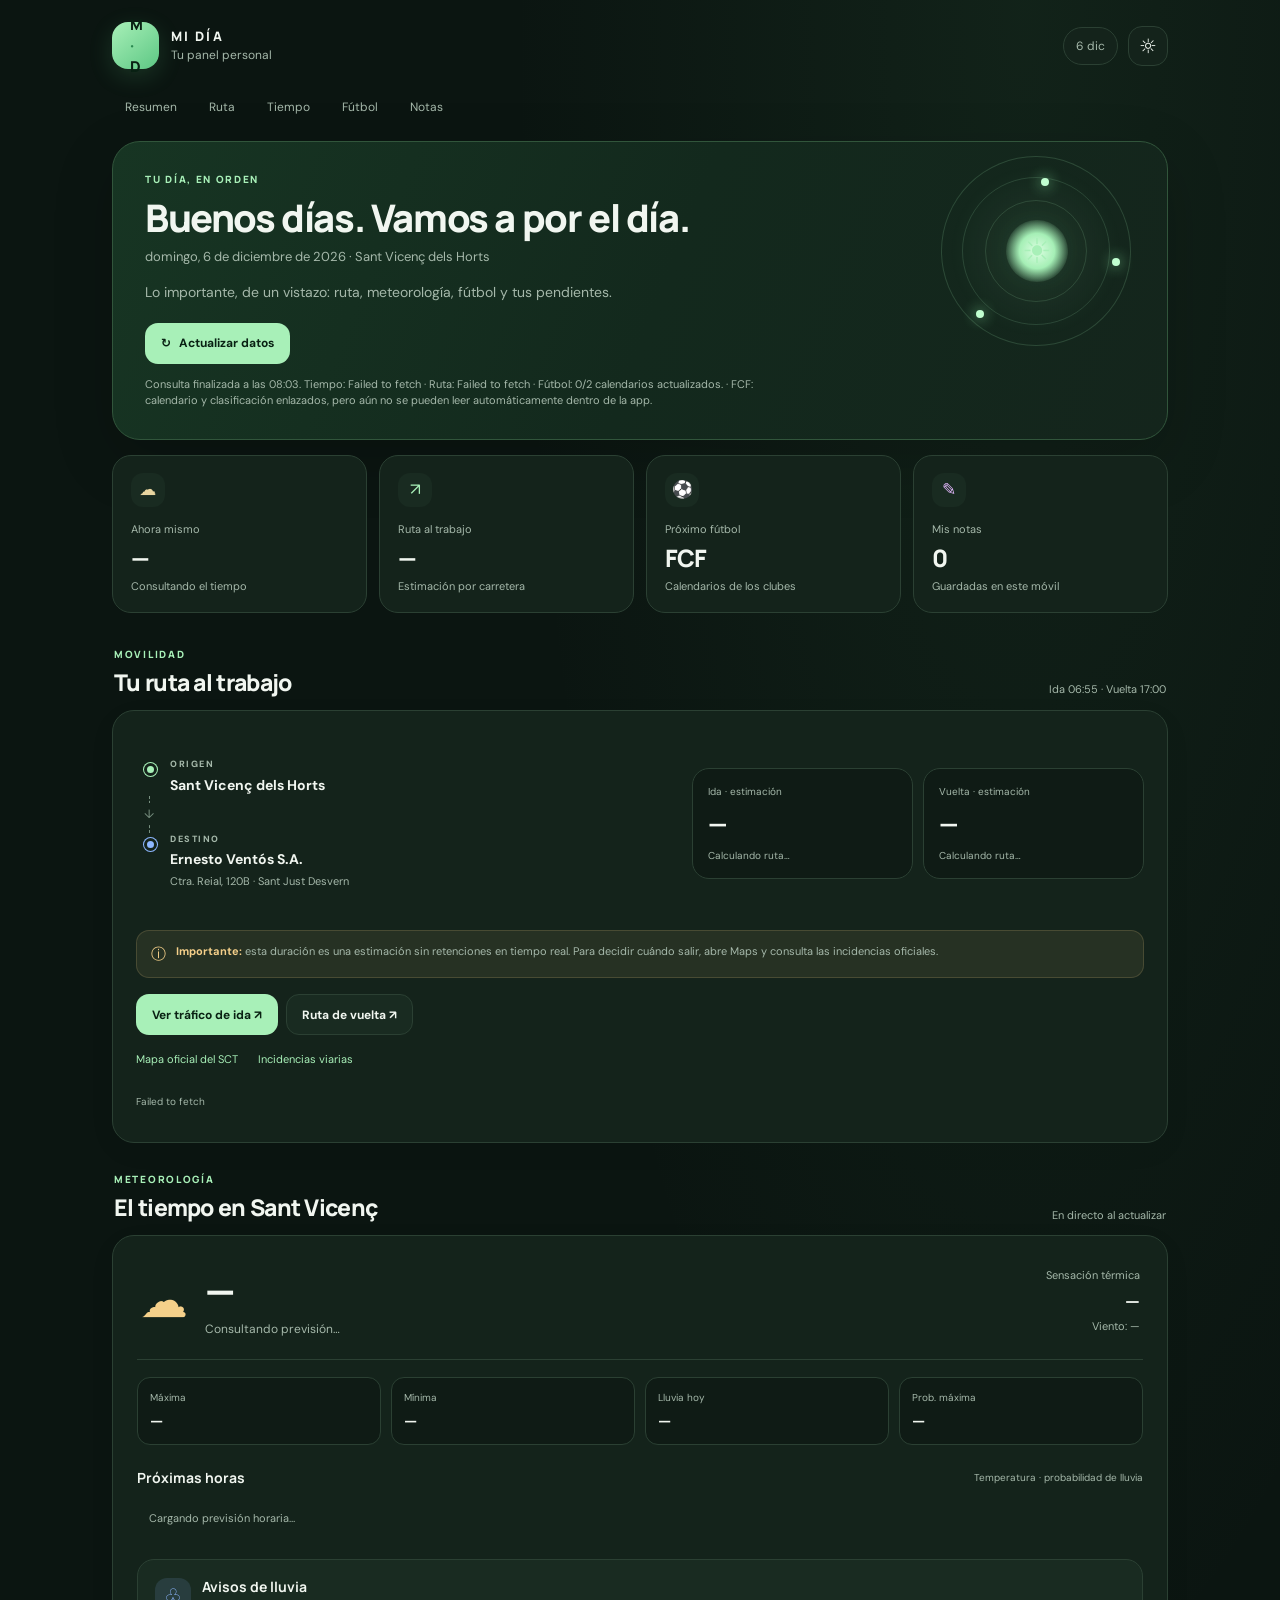
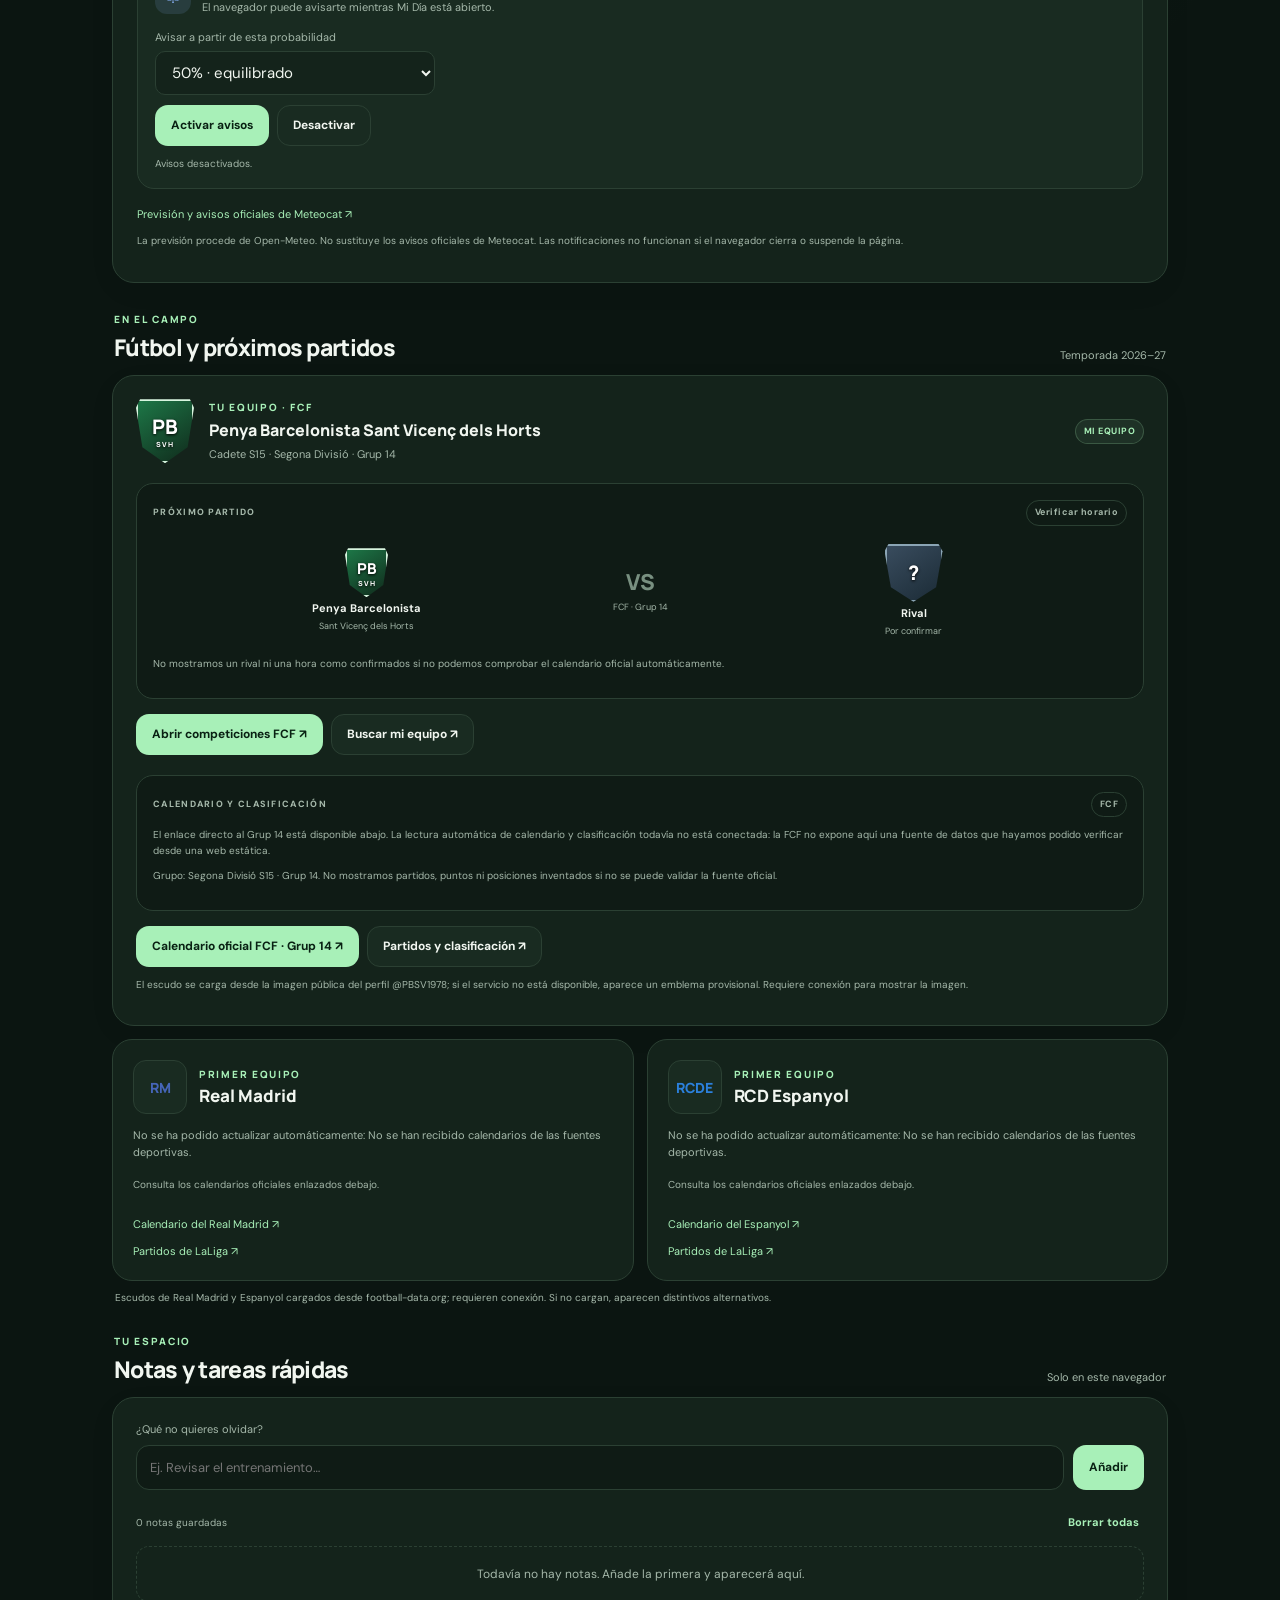
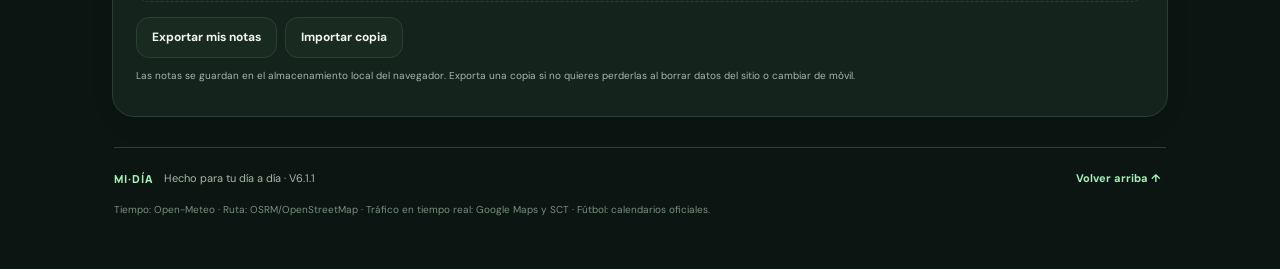
==== commit ea7034a8: "Add files via upload" ====
--- a/index.html
+++ b/index.html
@@ -109,6 +109,8 @@
           <p class="small-status">No mostramos un rival ni una hora como confirmados si no podemos comprobar el calendario oficial automáticamente.</p>
         </div>
         <div class="button-row"><a class="button button-primary" href="https://www.fcf.cat/competicio" target="_blank" rel="noopener">Abrir competiciones FCF ↗</a><a class="button button-secondary" href="https://www.google.com/search?q=site%3Afcf.cat+%22Penya+Barcelonista+Sant+Vicen%C3%A7+dels+Horts%22+Cadet+S15+Grup+14" target="_blank" rel="noopener">Buscar mi equipo ↗</a></div>
+        <div class="team-next-card fcf-data-card"><div class="next-card-heading"><span>CALENDARIO Y CLASIFICACIÓN</span><span class="pill">FCF</span></div><p id="fcf-data-status" class="small-status" aria-live="polite">Pendiente de conectar la ficha exacta de la competición.</p><p class="small-status">Grupo: Segona Divisió S15 · Grup 14. No mostramos partidos, puntos ni posiciones inventados si no se puede validar la fuente oficial.</p></div>
+        <div class="button-row"><a class="button button-primary" href="https://www.fcf.cat/resultats/2627/futbol-11/cadet-segona-divisio-s15/grup-14/jornada-5" target="_blank" rel="noopener">Calendario oficial FCF · Grup 14 ↗</a><a class="button button-secondary" href="https://elfutbol.co/es/team/pa-barc-sant-vicenc-horts-cadet-s15-a" target="_blank" rel="noopener">Partidos y clasificación ↗</a></div>
         <p class="small-status">El escudo se carga desde la imagen pública del perfil @PBSV1978; si el servicio no está disponible, aparece un emblema provisional. Requiere conexión para mostrar la imagen.</p>
       </section>
 
@@ -141,7 +143,7 @@
       </section>
     </main>
 
-    <footer class="app-footer"><span class="footer-mark">MI·DÍA</span><span>Hecho para tu día a día · V6</span><button id="back-to-top" class="text-button" type="button">Volver arriba ↑</button><p>Tiempo: Open-Meteo · Ruta: OSRM/OpenStreetMap · Tráfico en tiempo real: Google Maps y SCT · Fútbol: calendarios oficiales.</p></footer>
+    <footer class="app-footer"><span class="footer-mark">MI·DÍA</span><span>Hecho para tu día a día · V6.1.1</span><button id="back-to-top" class="text-button" type="button">Volver arriba ↑</button><p>Tiempo: Open-Meteo · Ruta: OSRM/OpenStreetMap · Tráfico en tiempo real: Google Maps y SCT · Fútbol: calendarios oficiales.</p></footer>
   </div>
   <div id="toast" class="toast" role="status" aria-live="polite"></div>
   <script src="./app.js" defer></script>
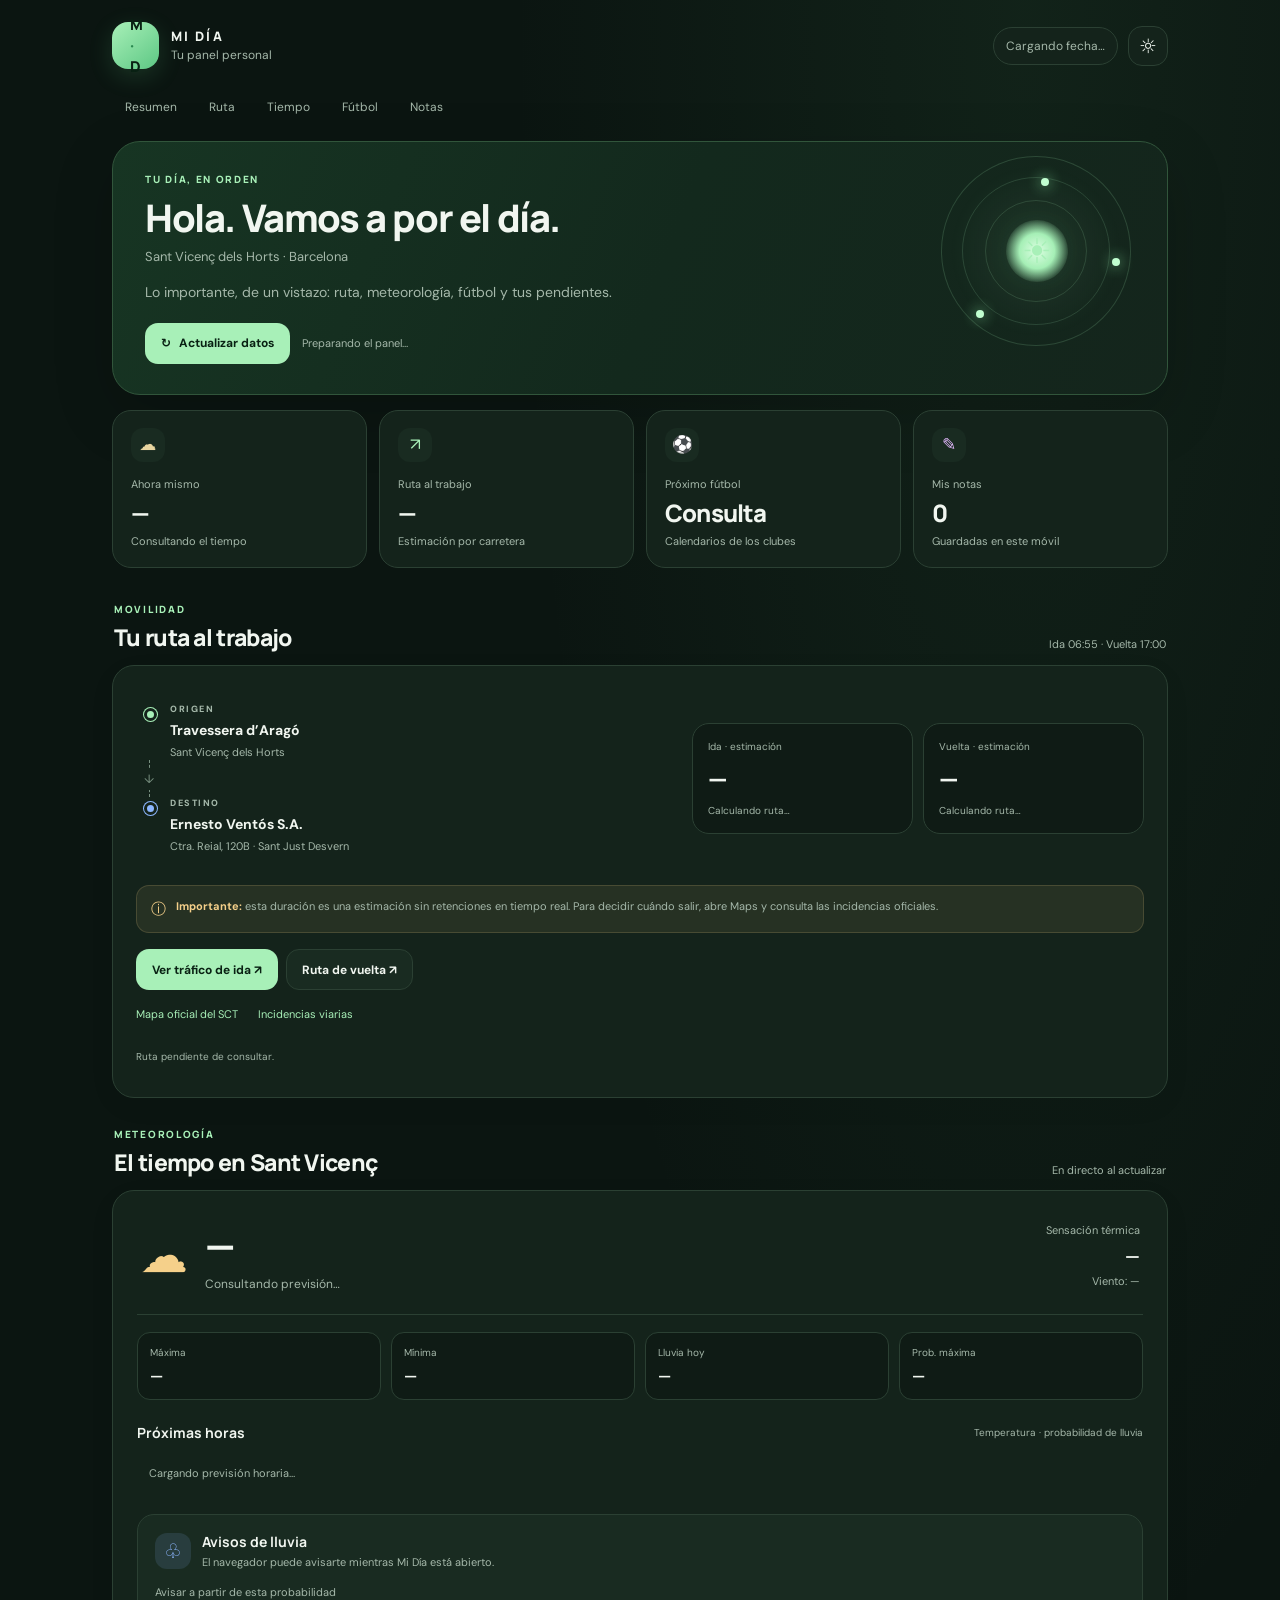
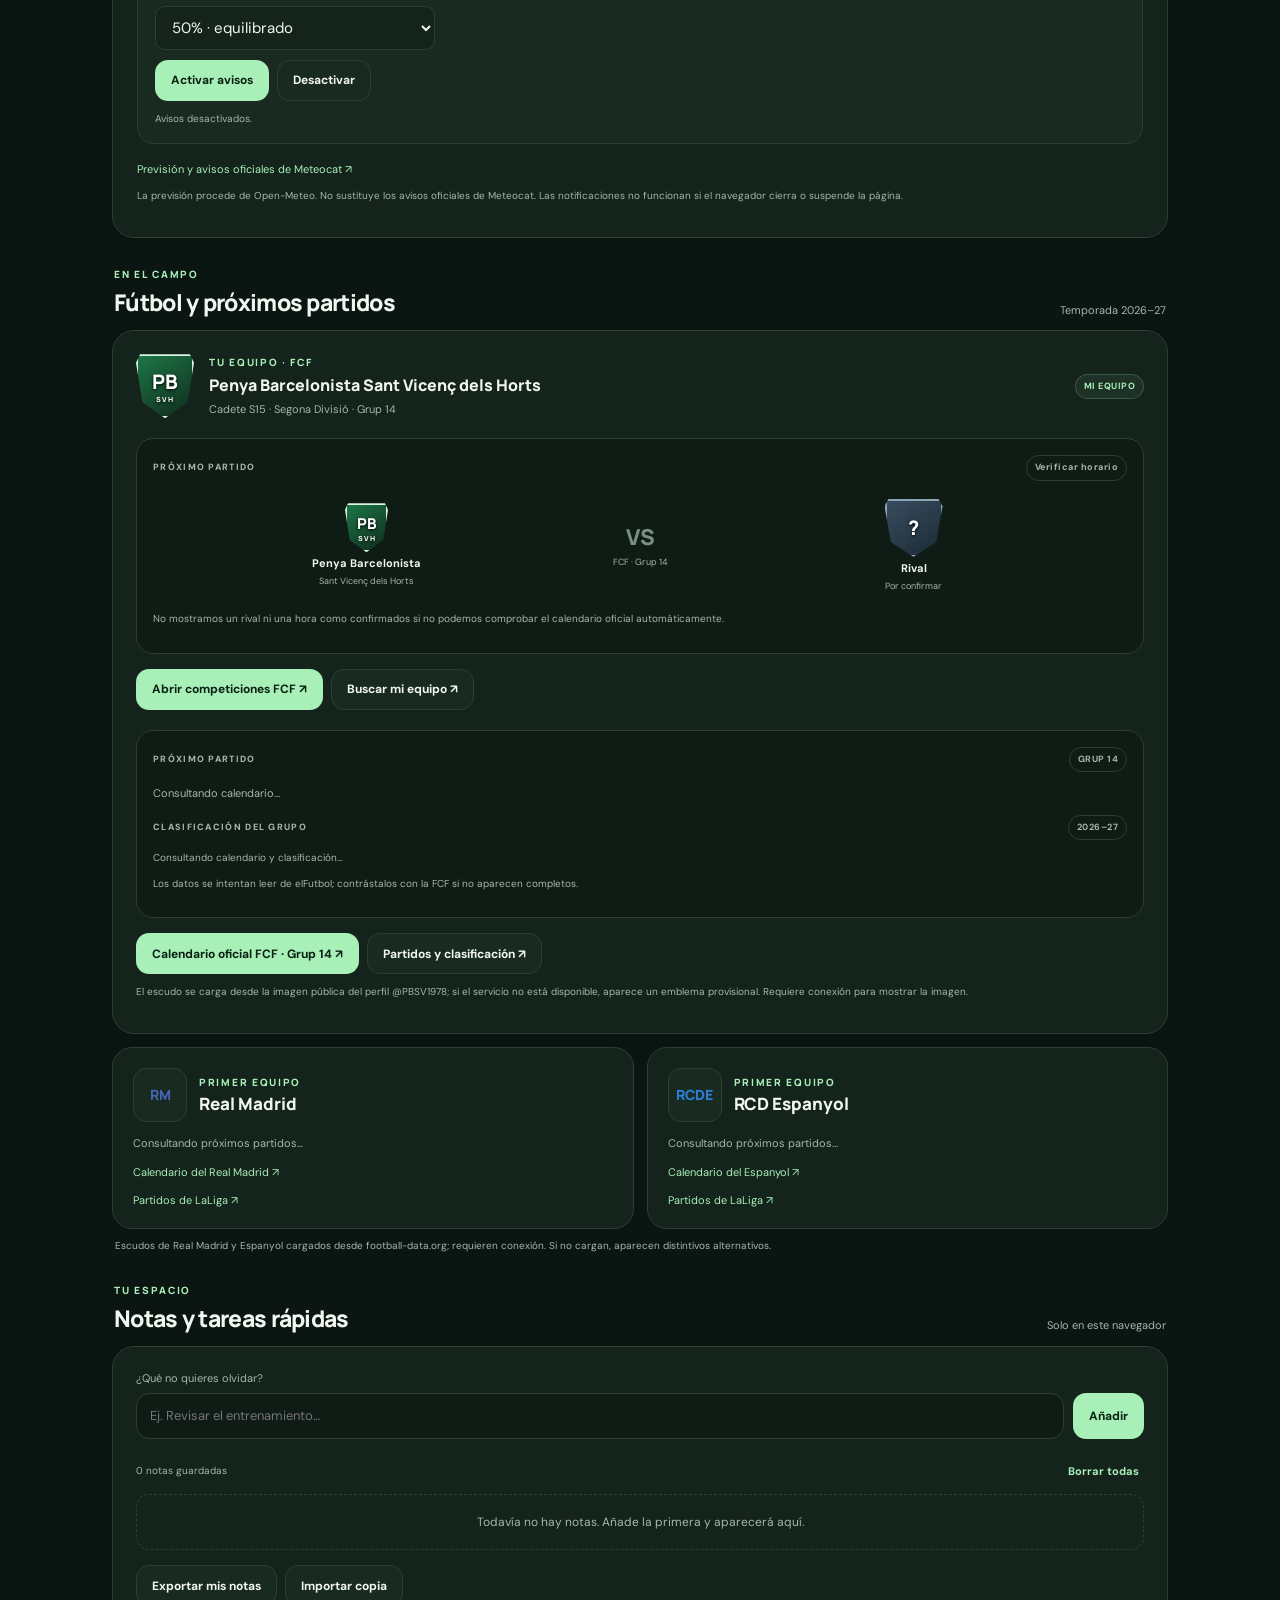
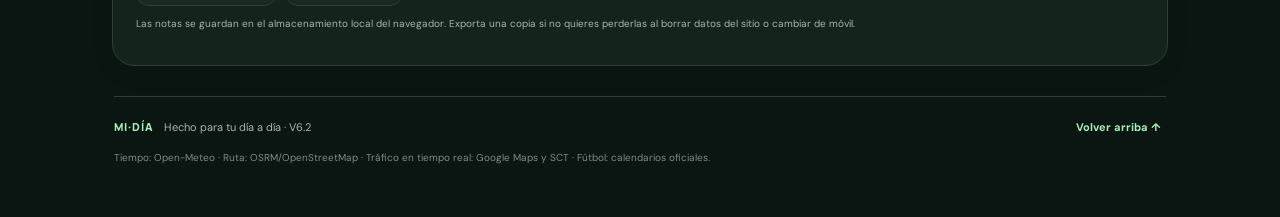
==== commit 23961fef: "Add files via upload" ====
--- a/index.html
+++ b/index.html
@@ -61,7 +61,7 @@
       <div class="section-heading" id="ruta"><div><span class="eyebrow">MOVILIDAD</span><h2>Tu ruta al trabajo</h2></div><span class="section-meta">Ida 06:55 · Vuelta 17:00</span></div>
       <section class="panel route-panel">
         <div class="route-endpoints">
-          <div class="endpoint"><span class="endpoint-dot home-dot"></span><div><small>ORIGEN</small><strong>Sant Vicenç dels Horts</strong></div></div>
+          <div class="endpoint"><span class="endpoint-dot home-dot"></span><div><small>ORIGEN</small><strong id="home-address-label">Travessera d’Aragó</strong><span>Sant Vicenç dels Horts</span></div></div>
           <div class="route-line"><span>↓</span></div>
           <div class="endpoint"><span class="endpoint-dot work-dot"></span><div><small>DESTINO</small><strong>Ernesto Ventós S.A.</strong><span>Ctra. Reial, 120B · Sant Just Desvern</span></div></div>
         </div>
@@ -71,8 +71,8 @@
         </div>
         <div class="notice"><span aria-hidden="true">ⓘ</span><p><b>Importante:</b> esta duración es una estimación sin retenciones en tiempo real. Para decidir cuándo salir, abre Maps y consulta las incidencias oficiales.</p></div>
         <div class="button-row">
-          <a class="button button-primary" href="https://www.google.com/maps/dir/?api=1&origin=Sant+Vicen%C3%A7+dels+Horts&destination=Ernesto+Vent%C3%B3s+SA%2C+Ctra.+Reial+120B%2C+Sant+Just+Desvern&travelmode=driving" target="_blank" rel="noopener">Ver tráfico de ida ↗</a>
-          <a class="button button-secondary" href="https://www.google.com/maps/dir/?api=1&origin=Ernesto+Vent%C3%B3s+SA%2C+Ctra.+Reial+120B%2C+Sant+Just+Desvern&destination=Sant+Vicen%C3%A7+dels+Horts&travelmode=driving" target="_blank" rel="noopener">Ruta de vuelta ↗</a>
+          <a class="button button-primary" href="https://www.google.com/maps/dir/?api=1&origin=Travessera+d%27Arag%C3%B3%2C+Sant+Vicen%C3%A7+dels+Horts%2C+Barcelona&destination=Ernesto+Vent%C3%B3s+SA%2C+Ctra.+Reial+120B%2C+Sant+Just+Desvern&travelmode=driving" target="_blank" rel="noopener">Ver tráfico de ida ↗</a>
+          <a class="button button-secondary" href="https://www.google.com/maps/dir/?api=1&origin=Ernesto+Vent%C3%B3s+SA%2C+Ctra.+Reial+120B%2C+Sant+Just+Desvern&destination=Travessera+d%27Arag%C3%B3%2C+Sant+Vicen%C3%A7+dels+Horts%2C+Barcelona&travelmode=driving" target="_blank" rel="noopener">Ruta de vuelta ↗</a>
         </div>
         <div class="links-row"><a href="https://transit.gencat.cat/es/informacio-viaria/estat-transit/mapa-continu-mct/index.html" target="_blank" rel="noopener">Mapa oficial del SCT</a><a href="https://cit.transit.gencat.cat/" target="_blank" rel="noopener">Incidencias viarias</a></div>
         <p id="traffic-status" class="small-status" aria-live="polite">Ruta pendiente de consultar.</p>
@@ -109,7 +109,7 @@
           <p class="small-status">No mostramos un rival ni una hora como confirmados si no podemos comprobar el calendario oficial automáticamente.</p>
         </div>
         <div class="button-row"><a class="button button-primary" href="https://www.fcf.cat/competicio" target="_blank" rel="noopener">Abrir competiciones FCF ↗</a><a class="button button-secondary" href="https://www.google.com/search?q=site%3Afcf.cat+%22Penya+Barcelonista+Sant+Vicen%C3%A7+dels+Horts%22+Cadet+S15+Grup+14" target="_blank" rel="noopener">Buscar mi equipo ↗</a></div>
-        <div class="team-next-card fcf-data-card"><div class="next-card-heading"><span>CALENDARIO Y CLASIFICACIÓN</span><span class="pill">FCF</span></div><p id="fcf-data-status" class="small-status" aria-live="polite">Pendiente de conectar la ficha exacta de la competición.</p><p class="small-status">Grupo: Segona Divisió S15 · Grup 14. No mostramos partidos, puntos ni posiciones inventados si no se puede validar la fuente oficial.</p></div>
+        <div class="team-next-card fcf-data-card"><div class="next-card-heading"><span>PRÓXIMO PARTIDO</span><span class="pill">GRUP 14</span></div><div id="fcf-fixtures-feed" class="fixture-feed"><p class="sports-copy">Consultando calendario…</p></div><div class="next-card-heading"><span>CLASIFICACIÓN DEL GRUPO</span><span class="pill">2026–27</span></div><p id="fcf-data-status" class="small-status" aria-live="polite">Consultando calendario y clasificación…</p><div id="fcf-standings"></div><p class="small-status">Los datos se intentan leer de elFutbol; contrástalos con la FCF si no aparecen completos.</p></div>
         <div class="button-row"><a class="button button-primary" href="https://www.fcf.cat/resultats/2627/futbol-11/cadet-segona-divisio-s15/grup-14/jornada-5" target="_blank" rel="noopener">Calendario oficial FCF · Grup 14 ↗</a><a class="button button-secondary" href="https://elfutbol.co/es/team/pa-barc-sant-vicenc-horts-cadet-s15-a" target="_blank" rel="noopener">Partidos y clasificación ↗</a></div>
         <p class="small-status">El escudo se carga desde la imagen pública del perfil @PBSV1978; si el servicio no está disponible, aparece un emblema provisional. Requiere conexión para mostrar la imagen.</p>
       </section>
@@ -143,7 +143,7 @@
       </section>
     </main>
 
-    <footer class="app-footer"><span class="footer-mark">MI·DÍA</span><span>Hecho para tu día a día · V6.1.1</span><button id="back-to-top" class="text-button" type="button">Volver arriba ↑</button><p>Tiempo: Open-Meteo · Ruta: OSRM/OpenStreetMap · Tráfico en tiempo real: Google Maps y SCT · Fútbol: calendarios oficiales.</p></footer>
+    <footer class="app-footer"><span class="footer-mark">MI·DÍA</span><span>Hecho para tu día a día · V6.2</span><button id="back-to-top" class="text-button" type="button">Volver arriba ↑</button><p>Tiempo: Open-Meteo · Ruta: OSRM/OpenStreetMap · Tráfico en tiempo real: Google Maps y SCT · Fútbol: calendarios oficiales.</p></footer>
   </div>
   <div id="toast" class="toast" role="status" aria-live="polite"></div>
   <script src="./app.js" defer></script>
--- a/styles.css
+++ b/styles.css
@@ -9,3 +9,11 @@
 .fixture-feed{display:grid;gap:7px;margin:13px 0}.fixture-mini{display:grid;grid-template-columns:60px minmax(0,1fr);gap:9px;align-items:center;padding:9px 10px;border:1px solid var(--line);background:var(--panel-3);border-radius:12px}.fixture-mini-date{font-size:10px;font-weight:800;color:var(--accent);line-height:1.4}.fixture-mini-info{min-width:0}.fixture-mini-info strong{display:block;font-size:11px;line-height:1.4;overflow-wrap:anywhere}.fixture-mini-info span{display:block;color:var(--muted);font-size:9px;margin-top:2px}.fixture-mini-result{font:800 12px Manrope,sans-serif;color:var(--accent)}.fixture-feed .sports-copy{min-height:0;margin:0}
 
 .pb-crest-wrap{width:58px;height:64px;flex:0 0 58px;display:grid;place-items:center}.pb-crest-image{width:58px;height:58px;object-fit:cover;border-radius:13px;border:1px solid var(--line);background:var(--panel-2)}.small-pb-wrap{width:43px;height:49px;flex-basis:43px}.small-pb-wrap .pb-crest-image{width:43px;height:43px;border-radius:10px}.pb-crest-wrap [hidden]{display:none!important}
+
+/* V6.2: compact standings table imported from the team-group page */
+.fcf-table-wrap{width:100%;overflow-x:auto;margin:.6rem 0;border:1px solid var(--line,rgba(255,255,255,.12));border-radius:12px}
+.fcf-table{width:100%;border-collapse:collapse;font-size:.78rem;text-align:left;min-width:250px}
+.fcf-table td{padding:.48rem .5rem;border-bottom:1px solid var(--line,rgba(255,255,255,.1));white-space:normal}
+.fcf-table tr:last-child td{border-bottom:0}
+.fcf-table tr:nth-child(2n){background:rgba(128,128,128,.07)}
+#fcf-fixtures-feed a{display:inline-block;margin-top:.4rem;font-size:.8rem}
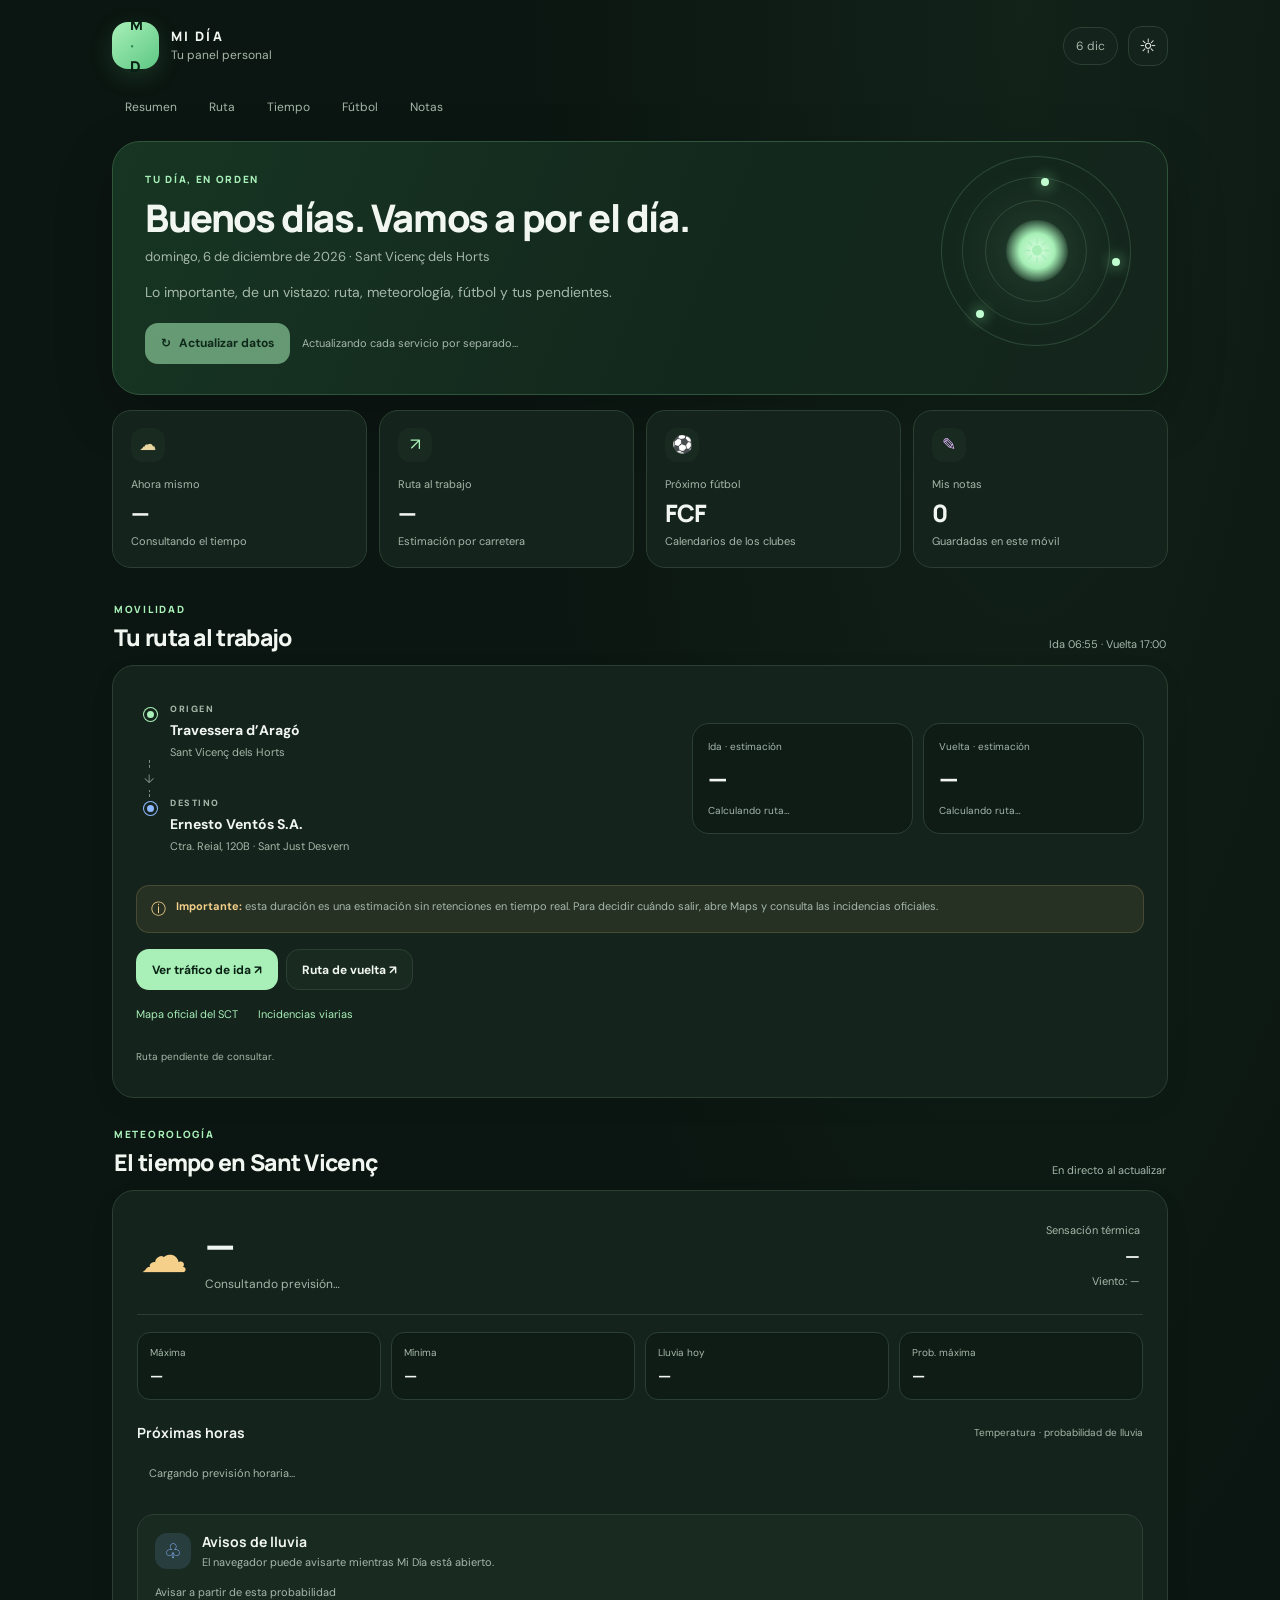
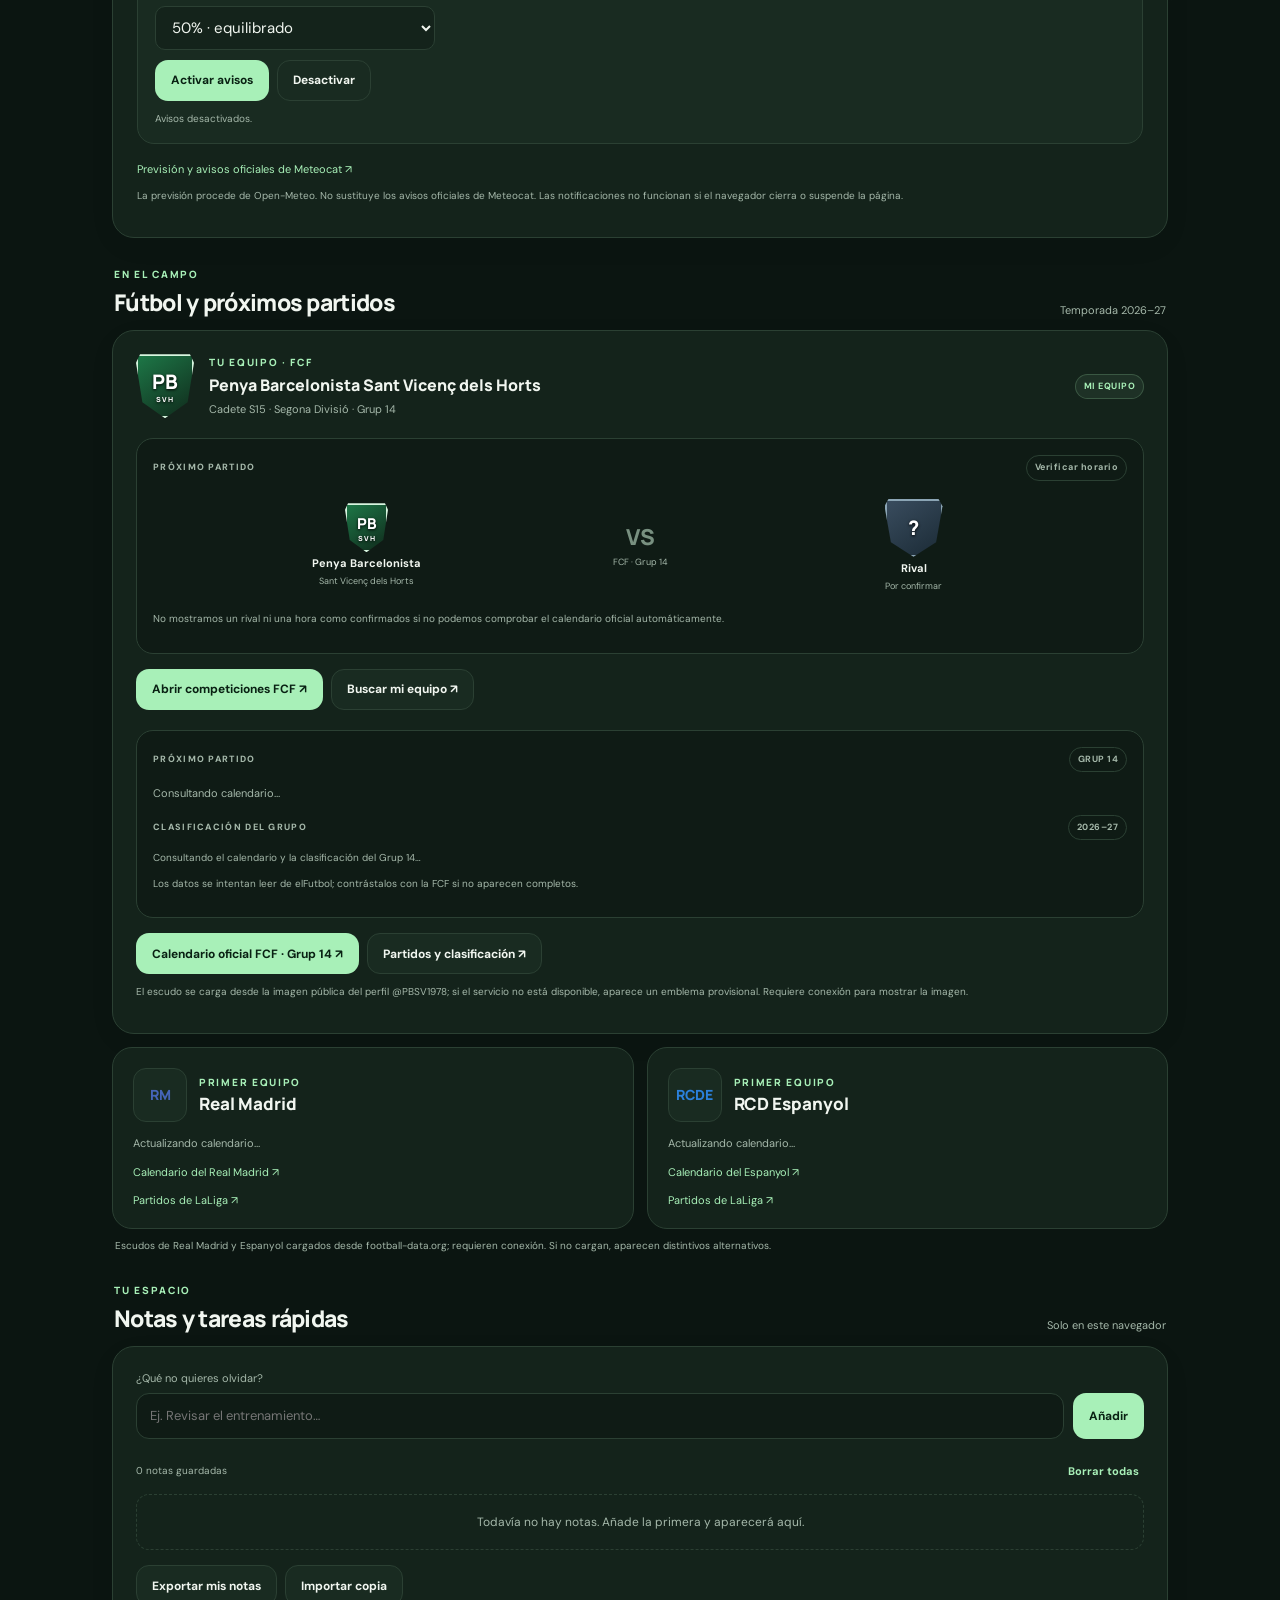
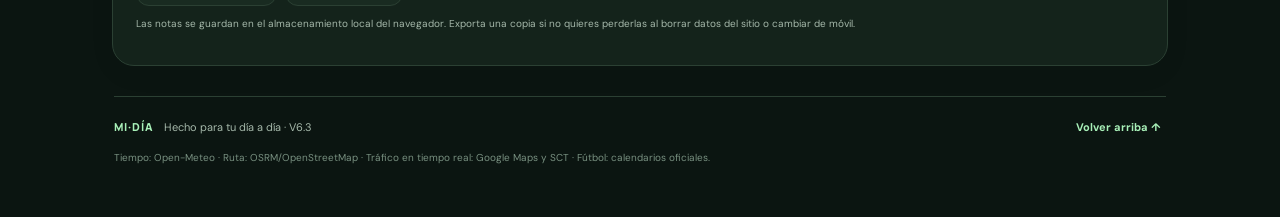
==== commit 4391cc70: "Add files via upload" ====
--- a/index.html
+++ b/index.html
@@ -8,7 +8,7 @@
   <meta name="color-scheme" content="dark light">
   <link rel="manifest" href="./manifest.webmanifest">
   <link rel="icon" href="./icon.svg" type="image/svg+xml">
-  <link rel="stylesheet" href="./styles.css">
+  <link rel="stylesheet" href="./styles.css?v=6.3.0">
   <title>Mi Día · Panel personal</title>
 </head>
 <body>
@@ -143,9 +143,9 @@
       </section>
     </main>
 
-    <footer class="app-footer"><span class="footer-mark">MI·DÍA</span><span>Hecho para tu día a día · V6.2</span><button id="back-to-top" class="text-button" type="button">Volver arriba ↑</button><p>Tiempo: Open-Meteo · Ruta: OSRM/OpenStreetMap · Tráfico en tiempo real: Google Maps y SCT · Fútbol: calendarios oficiales.</p></footer>
+    <footer class="app-footer"><span class="footer-mark">MI·DÍA</span><span>Hecho para tu día a día · V6.3</span><button id="back-to-top" class="text-button" type="button">Volver arriba ↑</button><p>Tiempo: Open-Meteo · Ruta: OSRM/OpenStreetMap · Tráfico en tiempo real: Google Maps y SCT · Fútbol: calendarios oficiales.</p></footer>
   </div>
   <div id="toast" class="toast" role="status" aria-live="polite"></div>
-  <script src="./app.js" defer></script>
+  <script src="./app.js?v=6.3.0" defer></script>
 </body>
 </html>
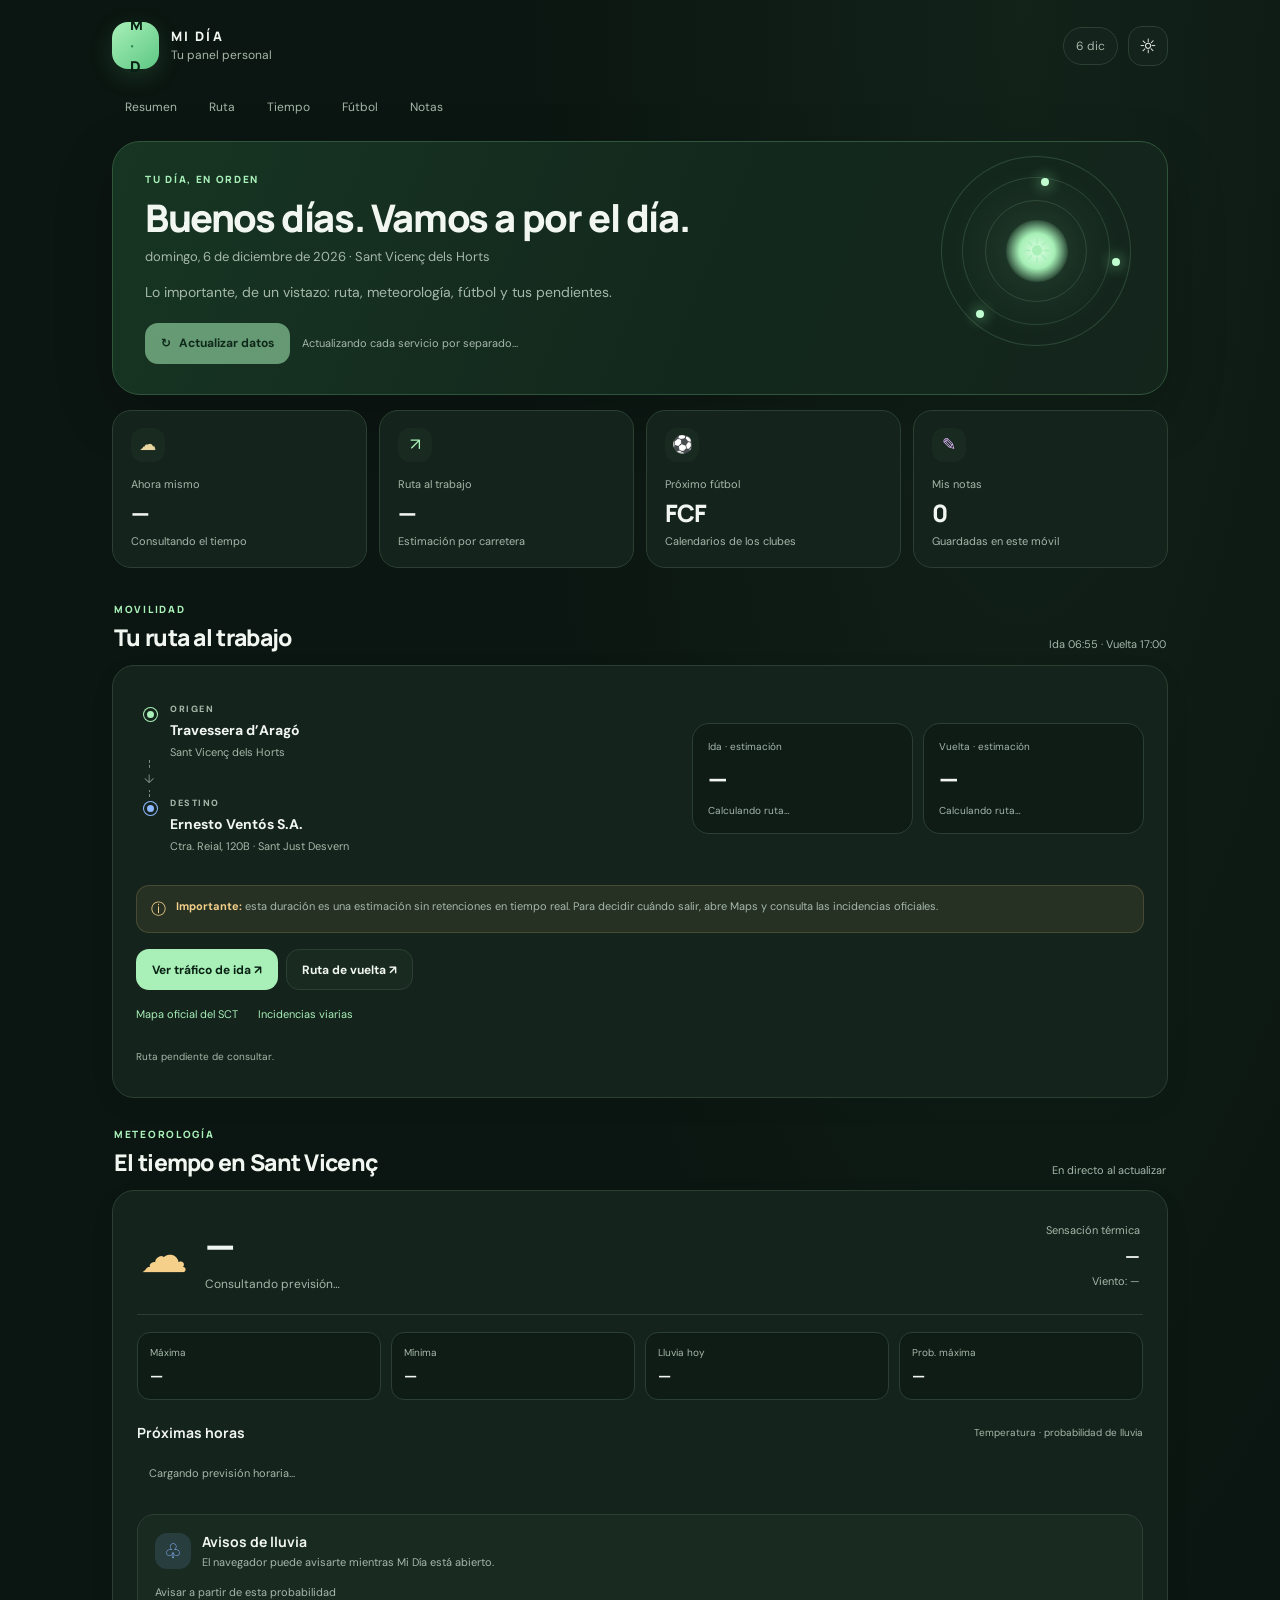
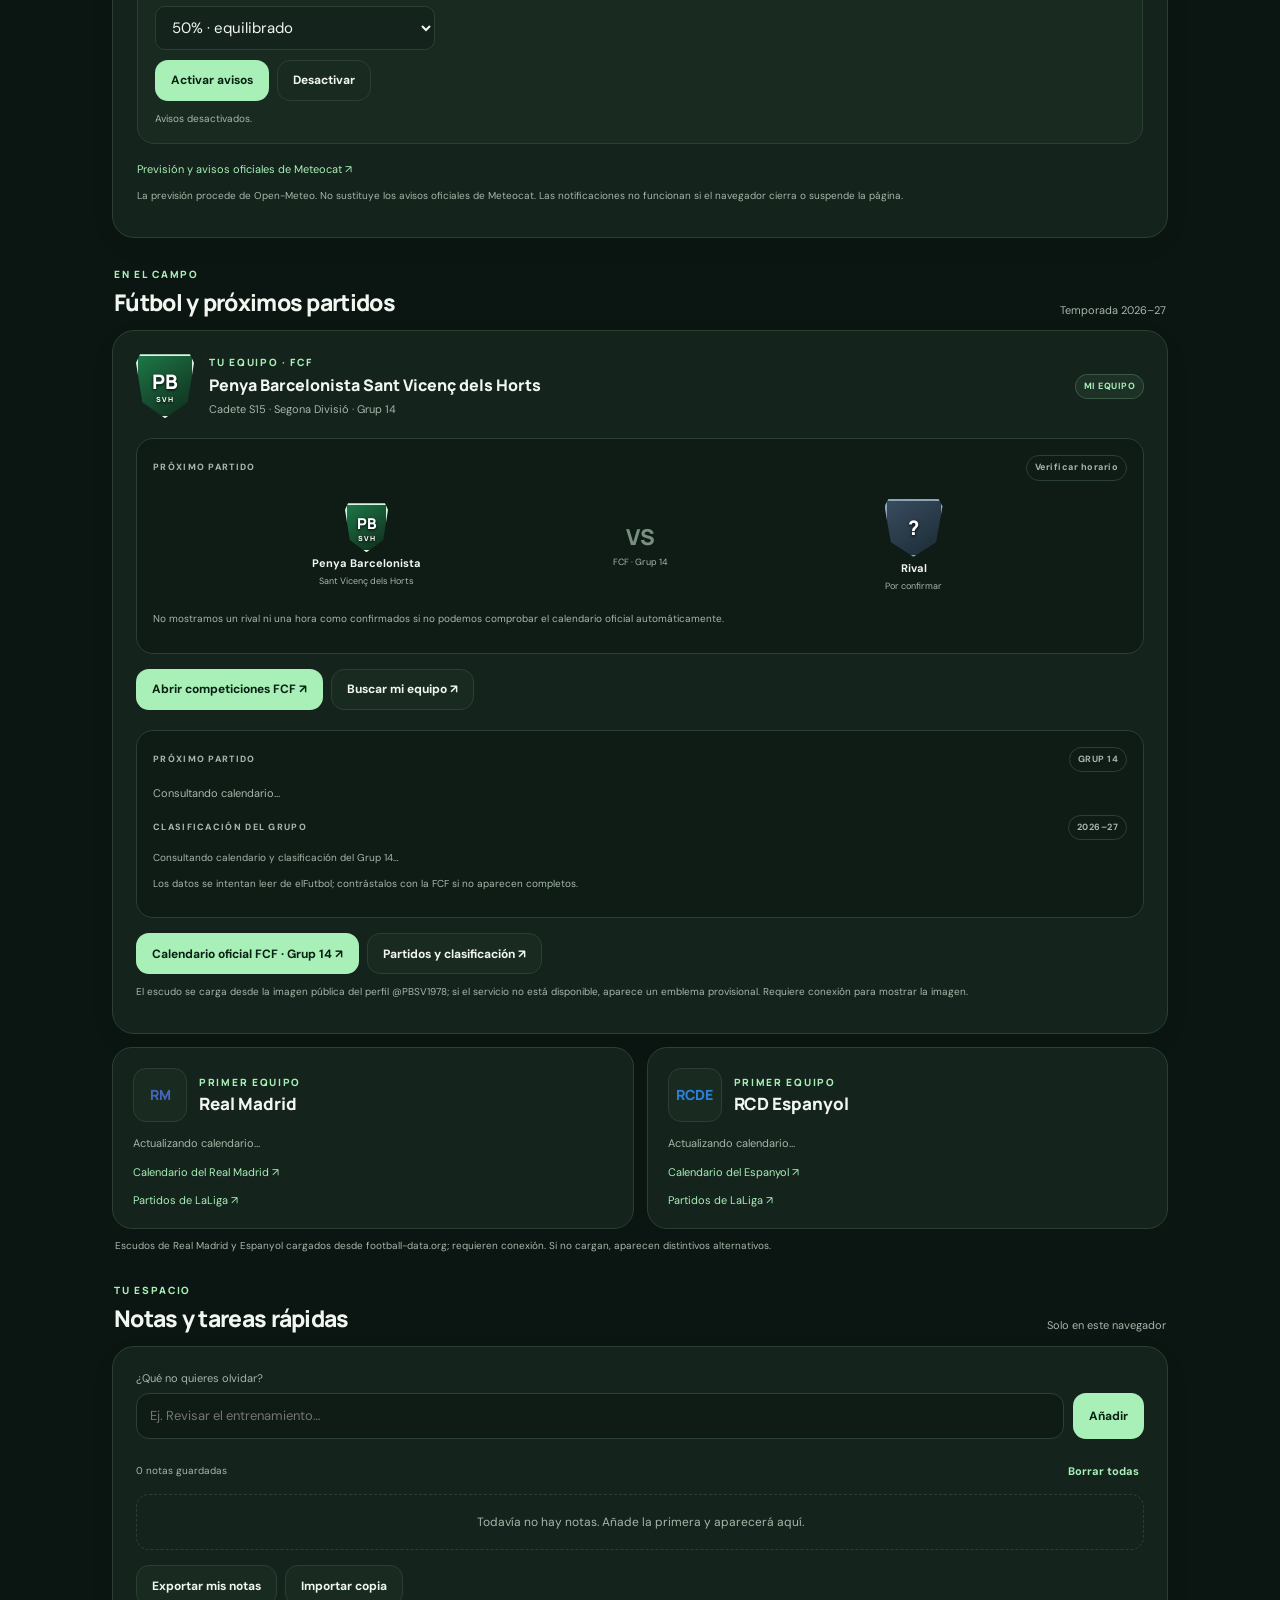
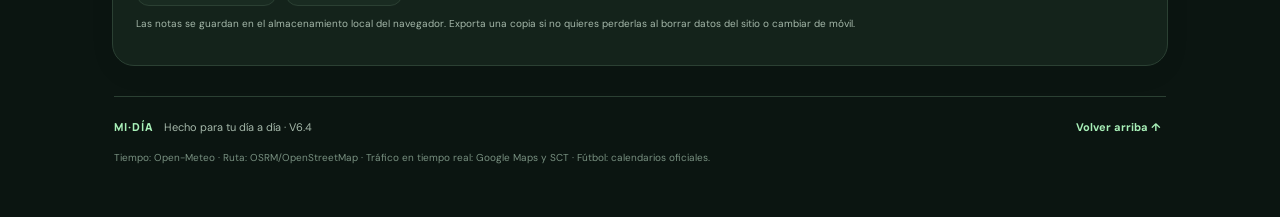
==== commit 777274ab: "Add files via upload" ====
--- a/index.html
+++ b/index.html
@@ -8,7 +8,7 @@
   <meta name="color-scheme" content="dark light">
   <link rel="manifest" href="./manifest.webmanifest">
   <link rel="icon" href="./icon.svg" type="image/svg+xml">
-  <link rel="stylesheet" href="./styles.css?v=6.3.0">
+  <link rel="stylesheet" href="./styles.css?v=6.4.0">
   <title>Mi Día · Panel personal</title>
 </head>
 <body>
@@ -143,9 +143,9 @@
       </section>
     </main>
 
-    <footer class="app-footer"><span class="footer-mark">MI·DÍA</span><span>Hecho para tu día a día · V6.3</span><button id="back-to-top" class="text-button" type="button">Volver arriba ↑</button><p>Tiempo: Open-Meteo · Ruta: OSRM/OpenStreetMap · Tráfico en tiempo real: Google Maps y SCT · Fútbol: calendarios oficiales.</p></footer>
+    <footer class="app-footer"><span class="footer-mark">MI·DÍA</span><span>Hecho para tu día a día · V6.4</span><button id="back-to-top" class="text-button" type="button">Volver arriba ↑</button><p>Tiempo: Open-Meteo · Ruta: OSRM/OpenStreetMap · Tráfico en tiempo real: Google Maps y SCT · Fútbol: calendarios oficiales.</p></footer>
   </div>
   <div id="toast" class="toast" role="status" aria-live="polite"></div>
-  <script src="./app.js?v=6.3.0" defer></script>
+  <script src="./app.js?v=6.4.0" defer></script>
 </body>
 </html>
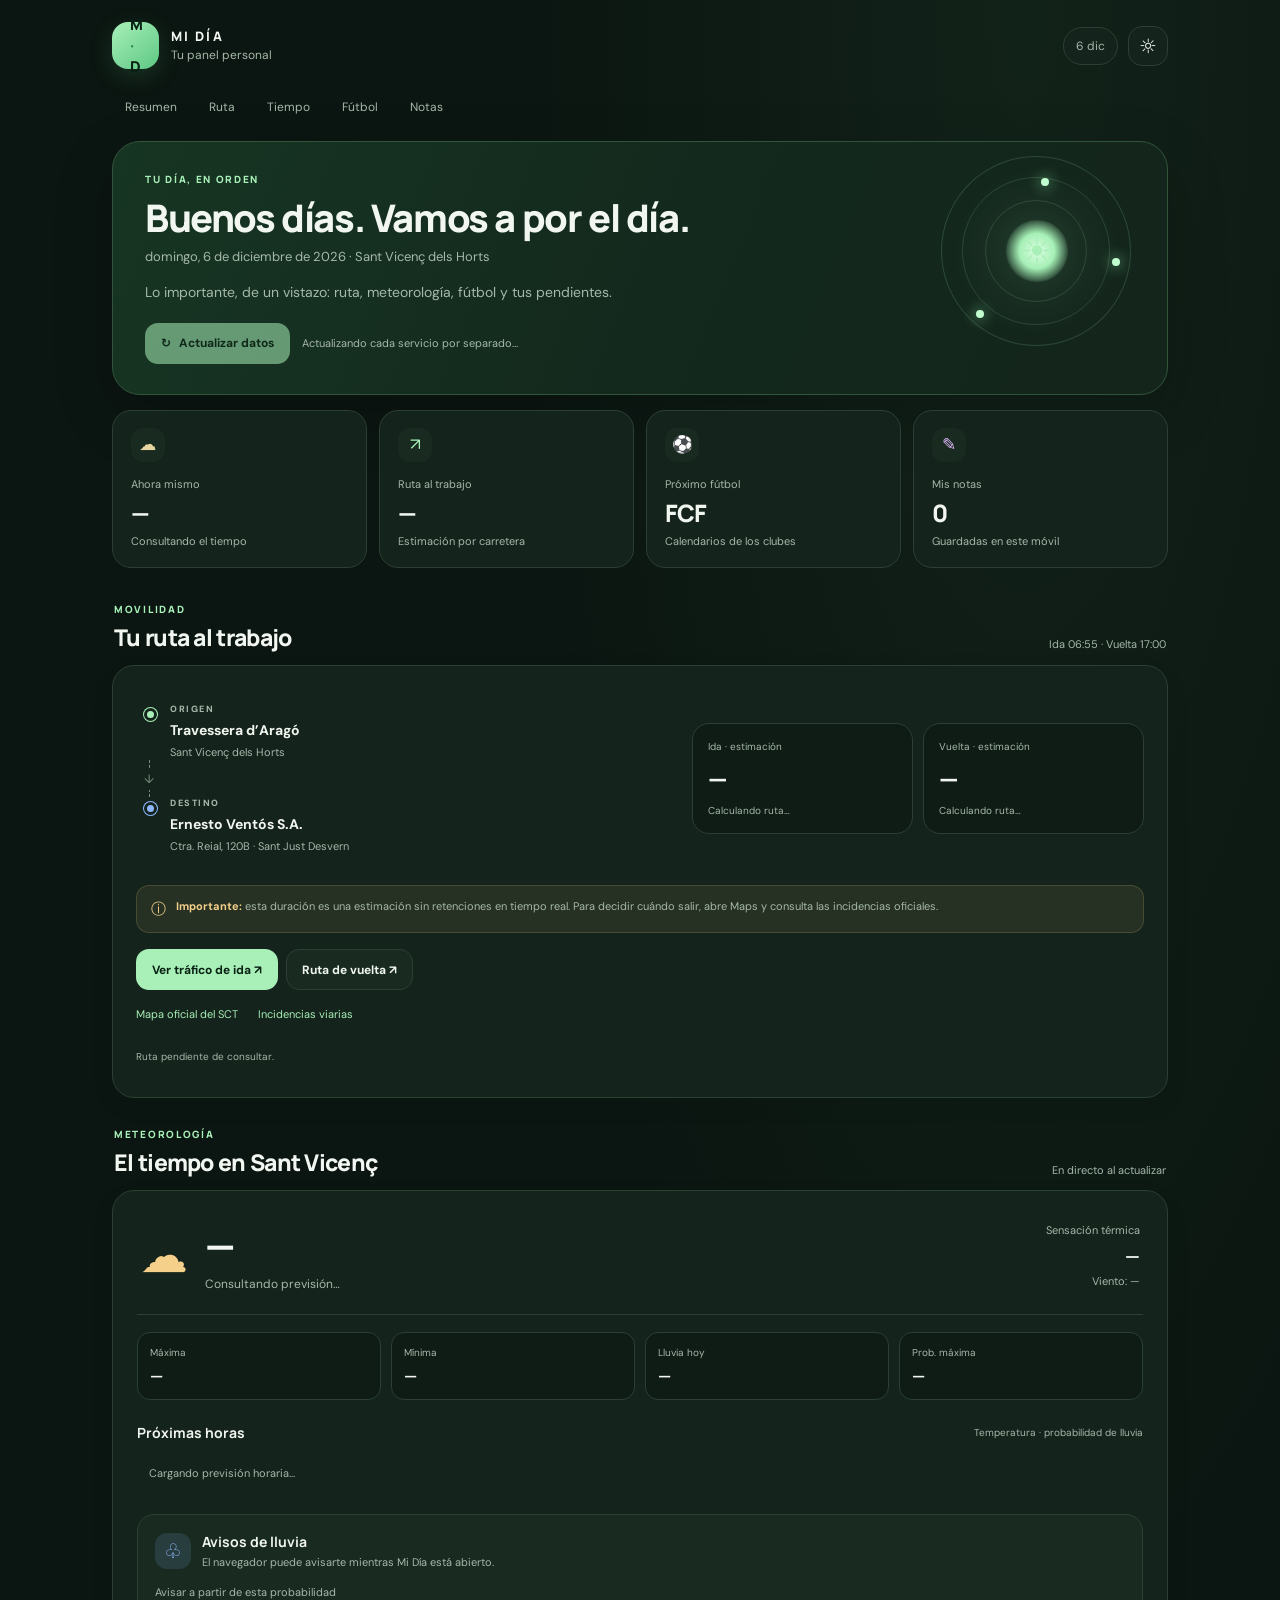
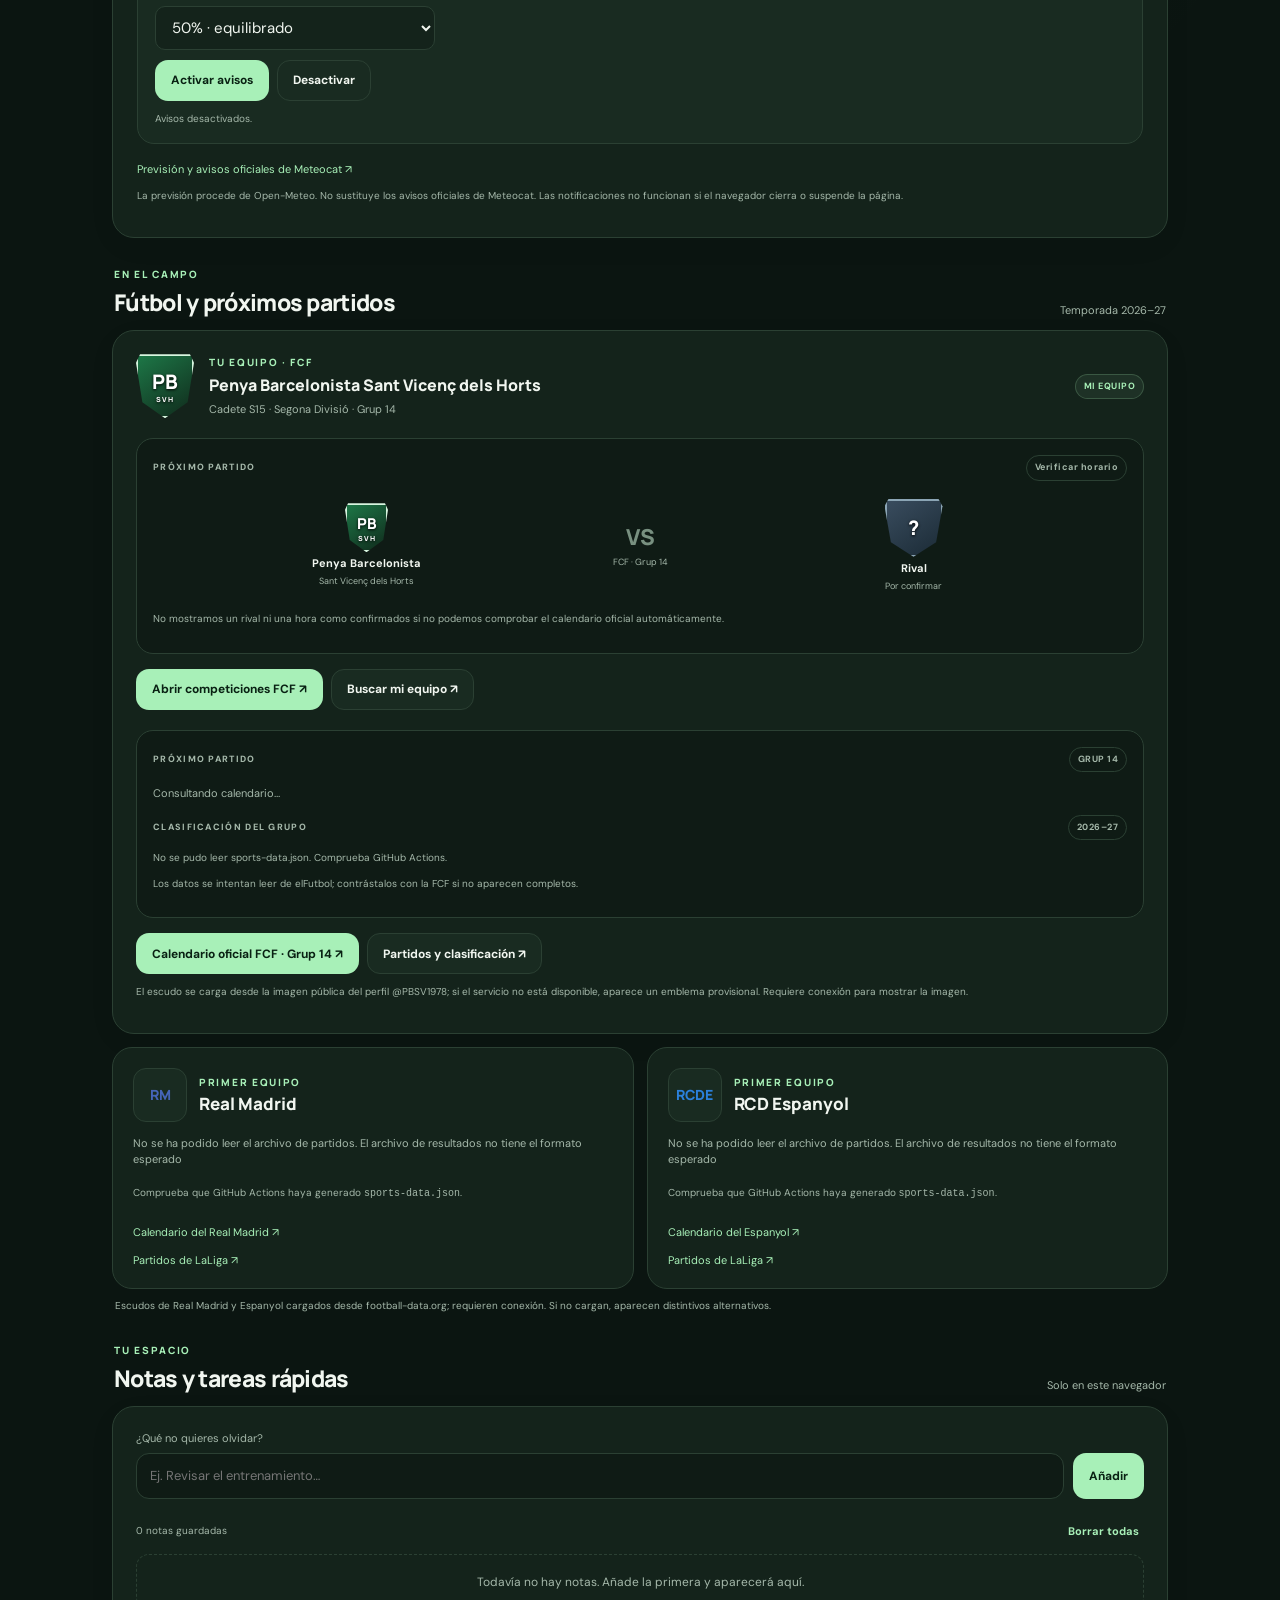
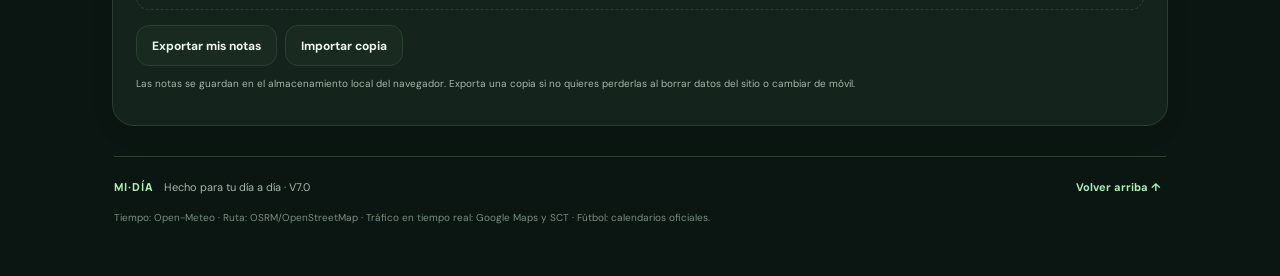
==== commit 6e6e4764: "Add files via upload" ====
--- a/index.html
+++ b/index.html
@@ -8,7 +8,7 @@
   <meta name="color-scheme" content="dark light">
   <link rel="manifest" href="./manifest.webmanifest">
   <link rel="icon" href="./icon.svg" type="image/svg+xml">
-  <link rel="stylesheet" href="./styles.css?v=6.4.0">
+  <link rel="stylesheet" href="./styles.css?v=7.0.0">
   <title>Mi Día · Panel personal</title>
 </head>
 <body>
@@ -143,9 +143,9 @@
       </section>
     </main>
 
-    <footer class="app-footer"><span class="footer-mark">MI·DÍA</span><span>Hecho para tu día a día · V6.4</span><button id="back-to-top" class="text-button" type="button">Volver arriba ↑</button><p>Tiempo: Open-Meteo · Ruta: OSRM/OpenStreetMap · Tráfico en tiempo real: Google Maps y SCT · Fútbol: calendarios oficiales.</p></footer>
+    <footer class="app-footer"><span class="footer-mark">MI·DÍA</span><span>Hecho para tu día a día · V7.0</span><button id="back-to-top" class="text-button" type="button">Volver arriba ↑</button><p>Tiempo: Open-Meteo · Ruta: OSRM/OpenStreetMap · Tráfico en tiempo real: Google Maps y SCT · Fútbol: calendarios oficiales.</p></footer>
   </div>
   <div id="toast" class="toast" role="status" aria-live="polite"></div>
-  <script src="./app.js?v=6.4.0" defer></script>
+  <script src="./app.js?v=7.0.0" defer></script>
 </body>
 </html>
